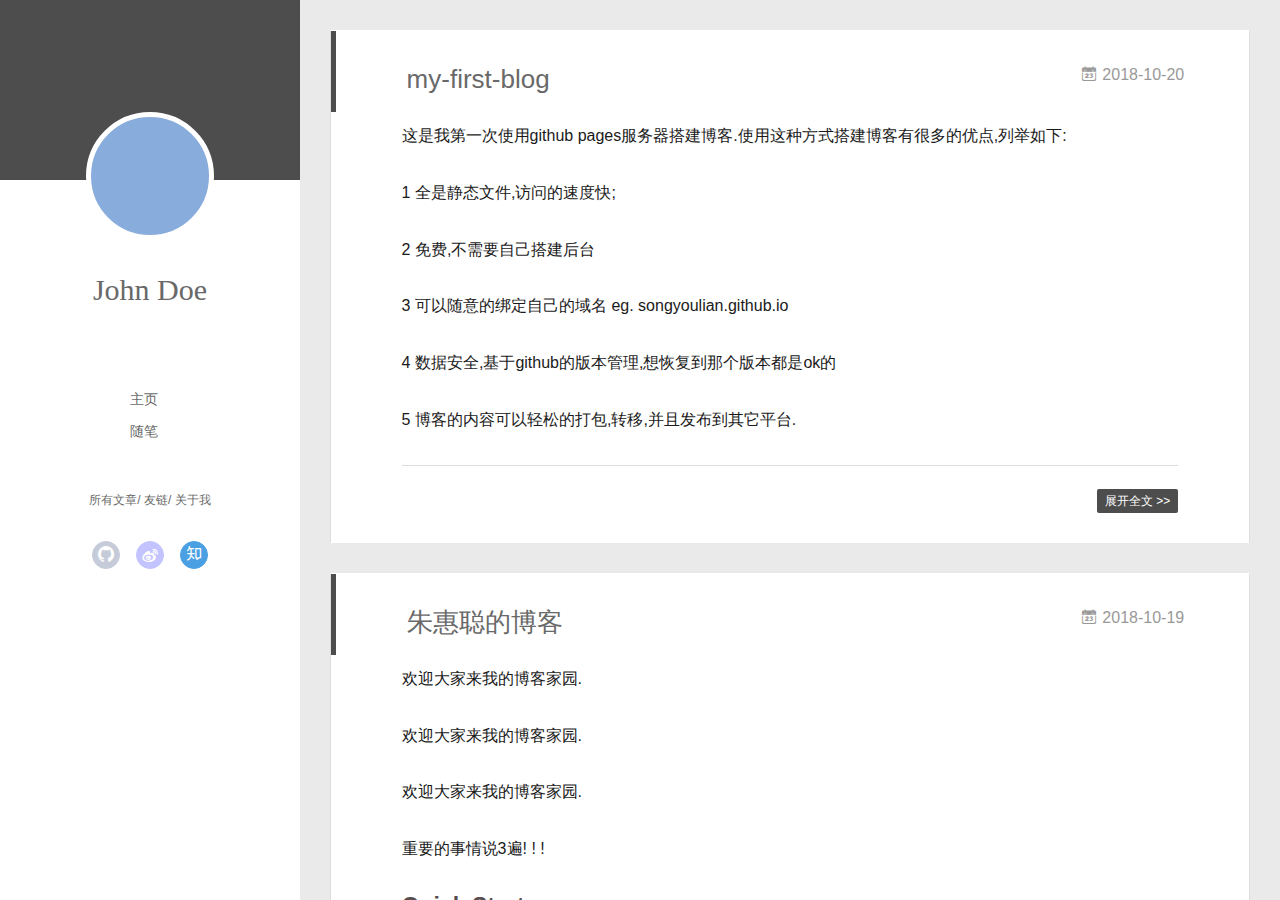
==== index.html @ 23d7aff6 "Site updated: 2018-10-20 14:45:21" ====
<!DOCTYPE html>
<html>
<head><meta name="generator" content="Hexo 3.8.0">
  <meta charset="utf-8">
  
  <meta name="renderer" content="webkit">
  <meta http-equiv="X-UA-Compatible" content="IE=edge">
  <link rel="dns-prefetch" href="http://yoursite.com">
  <title>Hexo</title>
  <meta name="viewport" content="width=device-width, initial-scale=1, maximum-scale=1">
  <meta property="og:type" content="website">
<meta property="og:title" content="Hexo">
<meta property="og:url" content="http://yoursite.com/index.html">
<meta property="og:site_name" content="Hexo">
<meta property="og:locale" content="default">
<meta name="twitter:card" content="summary">
<meta name="twitter:title" content="Hexo">
  
    <link rel="alternative" href="/atom.xml" title="Hexo" type="application/atom+xml">
  
  
    <link rel="icon" href="/favicon.png">
  
  <link rel="stylesheet" type="text/css" href="/./main.0cf68a.css">
  <style type="text/css">
  
    #container.show {
      background: linear-gradient(200deg,#a0cfe4,#e8c37e);
    }
  </style>
  

  

</head>
</html>
<body>
  <div id="container" q-class="show:isCtnShow">
    <canvas id="anm-canvas" class="anm-canvas"></canvas>
    <div class="left-col" q-class="show:isShow">
      
<div class="overlay" style="background: #4d4d4d"></div>
<div class="intrude-less">
	<header id="header" class="inner">
		<a href="/" class="profilepic">
			<img src="" class="js-avatar">
		</a>
		<hgroup>
		  <h1 class="header-author"><a href="/">John Doe</a></h1>
		</hgroup>
		

		<nav class="header-menu">
			<ul>
			
				<li><a href="/">主页</a></li>
	        
				<li><a href="/tags/随笔/">随笔</a></li>
	        
			</ul>
		</nav>
		<nav class="header-smart-menu">
    		
    			
    			<a q-on="click: openSlider(e, 'innerArchive')" href="javascript:void(0)">所有文章</a>
    			
            
    			
    			<a q-on="click: openSlider(e, 'friends')" href="javascript:void(0)">友链</a>
    			
            
    			
    			<a q-on="click: openSlider(e, 'aboutme')" href="javascript:void(0)">关于我</a>
    			
            
		</nav>
		<nav class="header-nav">
			<div class="social">
				
					<a class="github" target="_blank" href="https://github.com/songyoulian" title="github"><i class="icon-github"></i></a>
		        
					<a class="weibo" target="_blank" href="https://weibo.com/" title="weibo"><i class="icon-weibo"></i></a>
		        
					<a class="zhihu" target="_blank" href="https://www.zhihu.com/" title="zhihu"><i class="icon-zhihu"></i></a>
		        
			</div>
		</nav>
	</header>		
</div>

    </div>
    <div class="mid-col" q-class="show:isShow,hide:isShow|isFalse">
      
<nav id="mobile-nav">
  	<div class="overlay js-overlay" style="background: #4d4d4d"></div>
	<div class="btnctn js-mobile-btnctn">
  		<div class="slider-trigger list" q-on="click: openSlider(e)"><i class="icon icon-sort"></i></div>
	</div>
	<div class="intrude-less">
		<header id="header" class="inner">
			<div class="profilepic">
				<img src="" class="js-avatar">
			</div>
			<hgroup>
			  <h1 class="header-author js-header-author">John Doe</h1>
			</hgroup>
			
			
			
				
			
				
			
			
			
			<nav class="header-nav">
				<div class="social">
					
						<a class="github" target="_blank" href="https://github.com/songyoulian" title="github"><i class="icon-github"></i></a>
			        
						<a class="weibo" target="_blank" href="https://weibo.com/" title="weibo"><i class="icon-weibo"></i></a>
			        
						<a class="zhihu" target="_blank" href="https://www.zhihu.com/" title="zhihu"><i class="icon-zhihu"></i></a>
			        
				</div>
			</nav>

			<nav class="header-menu js-header-menu">
				<ul style="width: 50%">
				
				
					<li style="width: 50%"><a href="/">主页</a></li>
		        
					<li style="width: 50%"><a href="/tags/随笔/">随笔</a></li>
		        
				</ul>
			</nav>
		</header>				
	</div>
	<div class="mobile-mask" style="display:none" q-show="isShow"></div>
</nav>

      <div id="wrapper" class="body-wrap">
        <div class="menu-l">
          <div class="canvas-wrap">
            <canvas data-colors="#eaeaea" data-sectionHeight="100" data-contentId="js-content" id="myCanvas1" class="anm-canvas"></canvas>
          </div>
          <div id="js-content" class="content-ll">
            
  
    <article id="post-my-first-blog" class="article article-type-post  article-index" itemscope="" itemprop="blogPost">
  <div class="article-inner">
    
      <header class="article-header">
        
  
    <h1 itemprop="name">
      <a class="article-title" href="/2018/10/20/my-first-blog/">my-first-blog</a>
    </h1>
  

        
        <a href="/2018/10/20/my-first-blog/" class="archive-article-date">
  	<time datetime="2018-10-20T02:22:52.000Z" itemprop="datePublished"><i class="icon-calendar icon"></i>2018-10-20</time>
</a>
        
      </header>
    
    <div class="article-entry" itemprop="articleBody">
      
        <p>这是我第一次使用github pages服务器搭建博客.使用这种方式搭建博客有很多的优点,列举如下:</p>
<p>1 全是静态文件,访问的速度快;    </p>
<p> 2 免费,不需要自己搭建后台     </p>
<p>3 可以随意的绑定自己的域名 eg. songyoulian.github.io     </p>
<p>4 数据安全,基于github的版本管理,想恢复到那个版本都是ok的    </p>
<p>5 博客的内容可以轻松的打包,转移,并且发布到其它平台. </p>

      

      
    </div>
    <div class="article-info article-info-index">
      
      
      

      
        <p class="article-more-link">
          <a class="article-more-a" href="/2018/10/20/my-first-blog/">展开全文 >></a>
        </p>
      

      
      <div class="clearfix"></div>
    </div>
  </div>
</article>

<aside class="wrap-side-operation">
    <div class="mod-side-operation">
        
        <div class="jump-container" id="js-jump-container" style="display:none;">
            <a href="javascript:void(0)" class="mod-side-operation__jump-to-top">
                <i class="icon-font icon-back"></i>
            </a>
            <div id="js-jump-plan-container" class="jump-plan-container" style="top: -11px;">
                <i class="icon-font icon-plane jump-plane"></i>
            </div>
        </div>
        
        
    </div>
</aside>




  
    <article id="post-hello-world" class="article article-type-post  article-index" itemscope="" itemprop="blogPost">
  <div class="article-inner">
    
      <header class="article-header">
        
  
    <h1 itemprop="name">
      <a class="article-title" href="/2018/10/19/hello-world/">朱惠聪的博客</a>
    </h1>
  

        
        <a href="/2018/10/19/hello-world/" class="archive-article-date">
  	<time datetime="2018-10-19T08:00:57.107Z" itemprop="datePublished"><i class="icon-calendar icon"></i>2018-10-19</time>
</a>
        
      </header>
    
    <div class="article-entry" itemprop="articleBody">
      
        <p>欢迎大家来我的博客家园.</p>
<p>欢迎大家来我的博客家园.</p>
<p>欢迎大家来我的博客家园.</p>
<p>重要的事情说3遍!  !  !</p>
<h2 id="Quick-Start"><a href="#Quick-Start" class="headerlink" title="Quick Start"></a>Quick Start</h2><h3 id="Create-a-new-post"><a href="#Create-a-new-post" class="headerlink" title="Create a new post"></a>Create a new post</h3><figure class="highlight bash"><table><tr><td class="gutter"><pre><span class="line">1</span><br></pre></td><td class="code"><pre><span class="line">$ hexo new <span class="string">"My New Post"</span></span><br></pre></td></tr></table></figure>
<p>More info: <a href="https://hexo.io/docs/writing.html" target="_blank" rel="noopener">Writing</a></p>
<h3 id="Run-server"><a href="#Run-server" class="headerlink" title="Run server"></a>Run server</h3><figure class="highlight bash"><table><tr><td class="gutter"><pre><span class="line">1</span><br></pre></td><td class="code"><pre><span class="line">$ hexo server</span><br></pre></td></tr></table></figure>
<p>More info: <a href="https://hexo.io/docs/server.html" target="_blank" rel="noopener">Server</a></p>
<h3 id="Generate-static-files"><a href="#Generate-static-files" class="headerlink" title="Generate static files"></a>Generate static files</h3><figure class="highlight bash"><table><tr><td class="gutter"><pre><span class="line">1</span><br></pre></td><td class="code"><pre><span class="line">$ hexo generate</span><br></pre></td></tr></table></figure>
<p>More info: <a href="https://hexo.io/docs/generating.html" target="_blank" rel="noopener">Generating</a></p>
<h3 id="Deploy-to-remote-sites"><a href="#Deploy-to-remote-sites" class="headerlink" title="Deploy to remote sites"></a>Deploy to remote sites</h3><figure class="highlight bash"><table><tr><td class="gutter"><pre><span class="line">1</span><br></pre></td><td class="code"><pre><span class="line">$ hexo deploy</span><br></pre></td></tr></table></figure>
<p>More info: <a href="https://hexo.io/docs/deployment.html" target="_blank" rel="noopener">Deployment</a></p>

      

      
    </div>
    <div class="article-info article-info-index">
      
      
      

      
        <p class="article-more-link">
          <a class="article-more-a" href="/2018/10/19/hello-world/">展开全文 >></a>
        </p>
      

      
      <div class="clearfix"></div>
    </div>
  </div>
</article>

<aside class="wrap-side-operation">
    <div class="mod-side-operation">
        
        <div class="jump-container" id="js-jump-container" style="display:none;">
            <a href="javascript:void(0)" class="mod-side-operation__jump-to-top">
                <i class="icon-font icon-back"></i>
            </a>
            <div id="js-jump-plan-container" class="jump-plan-container" style="top: -11px;">
                <i class="icon-font icon-plane jump-plane"></i>
            </div>
        </div>
        
        
    </div>
</aside>




  
  


          </div>
        </div>
      </div>
      <footer id="footer">
  <div class="outer">
    <div id="footer-info">
    	<div class="footer-left">
    		&copy; 2018 John Doe
    	</div>
      	<div class="footer-right">
      		<a href="http://hexo.io/" target="_blank">Hexo</a>  Theme <a href="https://github.com/litten/hexo-theme-yilia" target="_blank">Yilia</a> by Litten
      	</div>
    </div>
  </div>
</footer>
    </div>
    <script>
	var yiliaConfig = {
		mathjax: false,
		isHome: true,
		isPost: false,
		isArchive: false,
		isTag: false,
		isCategory: false,
		open_in_new: false,
		toc_hide_index: true,
		root: "/",
		innerArchive: true,
		showTags: false
	}
</script>

<script>!function(t){function n(e){if(r[e])return r[e].exports;var i=r[e]={exports:{},id:e,loaded:!1};return t[e].call(i.exports,i,i.exports,n),i.loaded=!0,i.exports}var r={};n.m=t,n.c=r,n.p="./",n(0)}([function(t,n,r){r(195),t.exports=r(191)},function(t,n,r){var e=r(3),i=r(52),o=r(27),u=r(28),c=r(53),f="prototype",a=function(t,n,r){var s,l,h,v,p=t&a.F,d=t&a.G,y=t&a.S,g=t&a.P,b=t&a.B,m=d?e:y?e[n]||(e[n]={}):(e[n]||{})[f],x=d?i:i[n]||(i[n]={}),w=x[f]||(x[f]={});d&&(r=n);for(s in r)l=!p&&m&&void 0!==m[s],h=(l?m:r)[s],v=b&&l?c(h,e):g&&"function"==typeof h?c(Function.call,h):h,m&&u(m,s,h,t&a.U),x[s]!=h&&o(x,s,v),g&&w[s]!=h&&(w[s]=h)};e.core=i,a.F=1,a.G=2,a.S=4,a.P=8,a.B=16,a.W=32,a.U=64,a.R=128,t.exports=a},function(t,n,r){var e=r(6);t.exports=function(t){if(!e(t))throw TypeError(t+" is not an object!");return t}},function(t,n){var r=t.exports="undefined"!=typeof window&&window.Math==Math?window:"undefined"!=typeof self&&self.Math==Math?self:Function("return this")();"number"==typeof __g&&(__g=r)},function(t,n){t.exports=function(t){try{return!!t()}catch(t){return!0}}},function(t,n){var r=t.exports="undefined"!=typeof window&&window.Math==Math?window:"undefined"!=typeof self&&self.Math==Math?self:Function("return this")();"number"==typeof __g&&(__g=r)},function(t,n){t.exports=function(t){return"object"==typeof t?null!==t:"function"==typeof t}},function(t,n,r){var e=r(126)("wks"),i=r(76),o=r(3).Symbol,u="function"==typeof o;(t.exports=function(t){return e[t]||(e[t]=u&&o[t]||(u?o:i)("Symbol."+t))}).store=e},function(t,n){var r={}.hasOwnProperty;t.exports=function(t,n){return r.call(t,n)}},function(t,n,r){var e=r(94),i=r(33);t.exports=function(t){return e(i(t))}},function(t,n,r){t.exports=!r(4)(function(){return 7!=Object.defineProperty({},"a",{get:function(){return 7}}).a})},function(t,n,r){var e=r(2),i=r(167),o=r(50),u=Object.defineProperty;n.f=r(10)?Object.defineProperty:function(t,n,r){if(e(t),n=o(n,!0),e(r),i)try{return u(t,n,r)}catch(t){}if("get"in r||"set"in r)throw TypeError("Accessors not supported!");return"value"in r&&(t[n]=r.value),t}},function(t,n,r){t.exports=!r(18)(function(){return 7!=Object.defineProperty({},"a",{get:function(){return 7}}).a})},function(t,n,r){var e=r(14),i=r(22);t.exports=r(12)?function(t,n,r){return e.f(t,n,i(1,r))}:function(t,n,r){return t[n]=r,t}},function(t,n,r){var e=r(20),i=r(58),o=r(42),u=Object.defineProperty;n.f=r(12)?Object.defineProperty:function(t,n,r){if(e(t),n=o(n,!0),e(r),i)try{return u(t,n,r)}catch(t){}if("get"in r||"set"in r)throw TypeError("Accessors not supported!");return"value"in r&&(t[n]=r.value),t}},function(t,n,r){var e=r(40)("wks"),i=r(23),o=r(5).Symbol,u="function"==typeof o;(t.exports=function(t){return e[t]||(e[t]=u&&o[t]||(u?o:i)("Symbol."+t))}).store=e},function(t,n,r){var e=r(67),i=Math.min;t.exports=function(t){return t>0?i(e(t),9007199254740991):0}},function(t,n,r){var e=r(46);t.exports=function(t){return Object(e(t))}},function(t,n){t.exports=function(t){try{return!!t()}catch(t){return!0}}},function(t,n,r){var e=r(63),i=r(34);t.exports=Object.keys||function(t){return e(t,i)}},function(t,n,r){var e=r(21);t.exports=function(t){if(!e(t))throw TypeError(t+" is not an object!");return t}},function(t,n){t.exports=function(t){return"object"==typeof t?null!==t:"function"==typeof t}},function(t,n){t.exports=function(t,n){return{enumerable:!(1&t),configurable:!(2&t),writable:!(4&t),value:n}}},function(t,n){var r=0,e=Math.random();t.exports=function(t){return"Symbol(".concat(void 0===t?"":t,")_",(++r+e).toString(36))}},function(t,n){var r={}.hasOwnProperty;t.exports=function(t,n){return r.call(t,n)}},function(t,n){var r=t.exports={version:"2.4.0"};"number"==typeof __e&&(__e=r)},function(t,n){t.exports=function(t){if("function"!=typeof t)throw TypeError(t+" is not a function!");return t}},function(t,n,r){var e=r(11),i=r(66);t.exports=r(10)?function(t,n,r){return e.f(t,n,i(1,r))}:function(t,n,r){return t[n]=r,t}},function(t,n,r){var e=r(3),i=r(27),o=r(24),u=r(76)("src"),c="toString",f=Function[c],a=(""+f).split(c);r(52).inspectSource=function(t){return f.call(t)},(t.exports=function(t,n,r,c){var f="function"==typeof r;f&&(o(r,"name")||i(r,"name",n)),t[n]!==r&&(f&&(o(r,u)||i(r,u,t[n]?""+t[n]:a.join(String(n)))),t===e?t[n]=r:c?t[n]?t[n]=r:i(t,n,r):(delete t[n],i(t,n,r)))})(Function.prototype,c,function(){return"function"==typeof this&&this[u]||f.call(this)})},function(t,n,r){var e=r(1),i=r(4),o=r(46),u=function(t,n,r,e){var i=String(o(t)),u="<"+n;return""!==r&&(u+=" "+r+'="'+String(e).replace(/"/g,"&quot;")+'"'),u+">"+i+"</"+n+">"};t.exports=function(t,n){var r={};r[t]=n(u),e(e.P+e.F*i(function(){var n=""[t]('"');return n!==n.toLowerCase()||n.split('"').length>3}),"String",r)}},function(t,n,r){var e=r(115),i=r(46);t.exports=function(t){return e(i(t))}},function(t,n,r){var e=r(116),i=r(66),o=r(30),u=r(50),c=r(24),f=r(167),a=Object.getOwnPropertyDescriptor;n.f=r(10)?a:function(t,n){if(t=o(t),n=u(n,!0),f)try{return a(t,n)}catch(t){}if(c(t,n))return i(!e.f.call(t,n),t[n])}},function(t,n,r){var e=r(24),i=r(17),o=r(145)("IE_PROTO"),u=Object.prototype;t.exports=Object.getPrototypeOf||function(t){return t=i(t),e(t,o)?t[o]:"function"==typeof t.constructor&&t instanceof t.constructor?t.constructor.prototype:t instanceof Object?u:null}},function(t,n){t.exports=function(t){if(void 0==t)throw TypeError("Can't call method on  "+t);return t}},function(t,n){t.exports="constructor,hasOwnProperty,isPrototypeOf,propertyIsEnumerable,toLocaleString,toString,valueOf".split(",")},function(t,n){t.exports={}},function(t,n){t.exports=!0},function(t,n){n.f={}.propertyIsEnumerable},function(t,n,r){var e=r(14).f,i=r(8),o=r(15)("toStringTag");t.exports=function(t,n,r){t&&!i(t=r?t:t.prototype,o)&&e(t,o,{configurable:!0,value:n})}},function(t,n,r){var e=r(40)("keys"),i=r(23);t.exports=function(t){return e[t]||(e[t]=i(t))}},function(t,n,r){var e=r(5),i="__core-js_shared__",o=e[i]||(e[i]={});t.exports=function(t){return o[t]||(o[t]={})}},function(t,n){var r=Math.ceil,e=Math.floor;t.exports=function(t){return isNaN(t=+t)?0:(t>0?e:r)(t)}},function(t,n,r){var e=r(21);t.exports=function(t,n){if(!e(t))return t;var r,i;if(n&&"function"==typeof(r=t.toString)&&!e(i=r.call(t)))return i;if("function"==typeof(r=t.valueOf)&&!e(i=r.call(t)))return i;if(!n&&"function"==typeof(r=t.toString)&&!e(i=r.call(t)))return i;throw TypeError("Can't convert object to primitive value")}},function(t,n,r){var e=r(5),i=r(25),o=r(36),u=r(44),c=r(14).f;t.exports=function(t){var n=i.Symbol||(i.Symbol=o?{}:e.Symbol||{});"_"==t.charAt(0)||t in n||c(n,t,{value:u.f(t)})}},function(t,n,r){n.f=r(15)},function(t,n){var r={}.toString;t.exports=function(t){return r.call(t).slice(8,-1)}},function(t,n){t.exports=function(t){if(void 0==t)throw TypeError("Can't call method on  "+t);return t}},function(t,n,r){var e=r(4);t.exports=function(t,n){return!!t&&e(function(){n?t.call(null,function(){},1):t.call(null)})}},function(t,n,r){var e=r(53),i=r(115),o=r(17),u=r(16),c=r(203);t.exports=function(t,n){var r=1==t,f=2==t,a=3==t,s=4==t,l=6==t,h=5==t||l,v=n||c;return function(n,c,p){for(var d,y,g=o(n),b=i(g),m=e(c,p,3),x=u(b.length),w=0,S=r?v(n,x):f?v(n,0):void 0;x>w;w++)if((h||w in b)&&(d=b[w],y=m(d,w,g),t))if(r)S[w]=y;else if(y)switch(t){case 3:return!0;case 5:return d;case 6:return w;case 2:S.push(d)}else if(s)return!1;return l?-1:a||s?s:S}}},function(t,n,r){var e=r(1),i=r(52),o=r(4);t.exports=function(t,n){var r=(i.Object||{})[t]||Object[t],u={};u[t]=n(r),e(e.S+e.F*o(function(){r(1)}),"Object",u)}},function(t,n,r){var e=r(6);t.exports=function(t,n){if(!e(t))return t;var r,i;if(n&&"function"==typeof(r=t.toString)&&!e(i=r.call(t)))return i;if("function"==typeof(r=t.valueOf)&&!e(i=r.call(t)))return i;if(!n&&"function"==typeof(r=t.toString)&&!e(i=r.call(t)))return i;throw TypeError("Can't convert object to primitive value")}},function(t,n,r){var e=r(5),i=r(25),o=r(91),u=r(13),c="prototype",f=function(t,n,r){var a,s,l,h=t&f.F,v=t&f.G,p=t&f.S,d=t&f.P,y=t&f.B,g=t&f.W,b=v?i:i[n]||(i[n]={}),m=b[c],x=v?e:p?e[n]:(e[n]||{})[c];v&&(r=n);for(a in r)(s=!h&&x&&void 0!==x[a])&&a in b||(l=s?x[a]:r[a],b[a]=v&&"function"!=typeof x[a]?r[a]:y&&s?o(l,e):g&&x[a]==l?function(t){var n=function(n,r,e){if(this instanceof t){switch(arguments.length){case 0:return new t;case 1:return new t(n);case 2:return new t(n,r)}return new t(n,r,e)}return t.apply(this,arguments)};return n[c]=t[c],n}(l):d&&"function"==typeof l?o(Function.call,l):l,d&&((b.virtual||(b.virtual={}))[a]=l,t&f.R&&m&&!m[a]&&u(m,a,l)))};f.F=1,f.G=2,f.S=4,f.P=8,f.B=16,f.W=32,f.U=64,f.R=128,t.exports=f},function(t,n){var r=t.exports={version:"2.4.0"};"number"==typeof __e&&(__e=r)},function(t,n,r){var e=r(26);t.exports=function(t,n,r){if(e(t),void 0===n)return t;switch(r){case 1:return function(r){return t.call(n,r)};case 2:return function(r,e){return t.call(n,r,e)};case 3:return function(r,e,i){return t.call(n,r,e,i)}}return function(){return t.apply(n,arguments)}}},function(t,n,r){var e=r(183),i=r(1),o=r(126)("metadata"),u=o.store||(o.store=new(r(186))),c=function(t,n,r){var i=u.get(t);if(!i){if(!r)return;u.set(t,i=new e)}var o=i.get(n);if(!o){if(!r)return;i.set(n,o=new e)}return o},f=function(t,n,r){var e=c(n,r,!1);return void 0!==e&&e.has(t)},a=function(t,n,r){var e=c(n,r,!1);return void 0===e?void 0:e.get(t)},s=function(t,n,r,e){c(r,e,!0).set(t,n)},l=function(t,n){var r=c(t,n,!1),e=[];return r&&r.forEach(function(t,n){e.push(n)}),e},h=function(t){return void 0===t||"symbol"==typeof t?t:String(t)},v=function(t){i(i.S,"Reflect",t)};t.exports={store:u,map:c,has:f,get:a,set:s,keys:l,key:h,exp:v}},function(t,n,r){"use strict";if(r(10)){var e=r(69),i=r(3),o=r(4),u=r(1),c=r(127),f=r(152),a=r(53),s=r(68),l=r(66),h=r(27),v=r(73),p=r(67),d=r(16),y=r(75),g=r(50),b=r(24),m=r(180),x=r(114),w=r(6),S=r(17),_=r(137),O=r(70),E=r(32),P=r(71).f,j=r(154),F=r(76),M=r(7),A=r(48),N=r(117),T=r(146),I=r(155),k=r(80),L=r(123),R=r(74),C=r(130),D=r(160),U=r(11),W=r(31),G=U.f,B=W.f,V=i.RangeError,z=i.TypeError,q=i.Uint8Array,K="ArrayBuffer",J="Shared"+K,Y="BYTES_PER_ELEMENT",H="prototype",$=Array[H],X=f.ArrayBuffer,Q=f.DataView,Z=A(0),tt=A(2),nt=A(3),rt=A(4),et=A(5),it=A(6),ot=N(!0),ut=N(!1),ct=I.values,ft=I.keys,at=I.entries,st=$.lastIndexOf,lt=$.reduce,ht=$.reduceRight,vt=$.join,pt=$.sort,dt=$.slice,yt=$.toString,gt=$.toLocaleString,bt=M("iterator"),mt=M("toStringTag"),xt=F("typed_constructor"),wt=F("def_constructor"),St=c.CONSTR,_t=c.TYPED,Ot=c.VIEW,Et="Wrong length!",Pt=A(1,function(t,n){return Tt(T(t,t[wt]),n)}),jt=o(function(){return 1===new q(new Uint16Array([1]).buffer)[0]}),Ft=!!q&&!!q[H].set&&o(function(){new q(1).set({})}),Mt=function(t,n){if(void 0===t)throw z(Et);var r=+t,e=d(t);if(n&&!m(r,e))throw V(Et);return e},At=function(t,n){var r=p(t);if(r<0||r%n)throw V("Wrong offset!");return r},Nt=function(t){if(w(t)&&_t in t)return t;throw z(t+" is not a typed array!")},Tt=function(t,n){if(!(w(t)&&xt in t))throw z("It is not a typed array constructor!");return new t(n)},It=function(t,n){return kt(T(t,t[wt]),n)},kt=function(t,n){for(var r=0,e=n.length,i=Tt(t,e);e>r;)i[r]=n[r++];return i},Lt=function(t,n,r){G(t,n,{get:function(){return this._d[r]}})},Rt=function(t){var n,r,e,i,o,u,c=S(t),f=arguments.length,s=f>1?arguments[1]:void 0,l=void 0!==s,h=j(c);if(void 0!=h&&!_(h)){for(u=h.call(c),e=[],n=0;!(o=u.next()).done;n++)e.push(o.value);c=e}for(l&&f>2&&(s=a(s,arguments[2],2)),n=0,r=d(c.length),i=Tt(this,r);r>n;n++)i[n]=l?s(c[n],n):c[n];return i},Ct=function(){for(var t=0,n=arguments.length,r=Tt(this,n);n>t;)r[t]=arguments[t++];return r},Dt=!!q&&o(function(){gt.call(new q(1))}),Ut=function(){return gt.apply(Dt?dt.call(Nt(this)):Nt(this),arguments)},Wt={copyWithin:function(t,n){return D.call(Nt(this),t,n,arguments.length>2?arguments[2]:void 0)},every:function(t){return rt(Nt(this),t,arguments.length>1?arguments[1]:void 0)},fill:function(t){return C.apply(Nt(this),arguments)},filter:function(t){return It(this,tt(Nt(this),t,arguments.length>1?arguments[1]:void 0))},find:function(t){return et(Nt(this),t,arguments.length>1?arguments[1]:void 0)},findIndex:function(t){return it(Nt(this),t,arguments.length>1?arguments[1]:void 0)},forEach:function(t){Z(Nt(this),t,arguments.length>1?arguments[1]:void 0)},indexOf:function(t){return ut(Nt(this),t,arguments.length>1?arguments[1]:void 0)},includes:function(t){return ot(Nt(this),t,arguments.length>1?arguments[1]:void 0)},join:function(t){return vt.apply(Nt(this),arguments)},lastIndexOf:function(t){return st.apply(Nt(this),arguments)},map:function(t){return Pt(Nt(this),t,arguments.length>1?arguments[1]:void 0)},reduce:function(t){return lt.apply(Nt(this),arguments)},reduceRight:function(t){return ht.apply(Nt(this),arguments)},reverse:function(){for(var t,n=this,r=Nt(n).length,e=Math.floor(r/2),i=0;i<e;)t=n[i],n[i++]=n[--r],n[r]=t;return n},some:function(t){return nt(Nt(this),t,arguments.length>1?arguments[1]:void 0)},sort:function(t){return pt.call(Nt(this),t)},subarray:function(t,n){var r=Nt(this),e=r.length,i=y(t,e);return new(T(r,r[wt]))(r.buffer,r.byteOffset+i*r.BYTES_PER_ELEMENT,d((void 0===n?e:y(n,e))-i))}},Gt=function(t,n){return It(this,dt.call(Nt(this),t,n))},Bt=function(t){Nt(this);var n=At(arguments[1],1),r=this.length,e=S(t),i=d(e.length),o=0;if(i+n>r)throw V(Et);for(;o<i;)this[n+o]=e[o++]},Vt={entries:function(){return at.call(Nt(this))},keys:function(){return ft.call(Nt(this))},values:function(){return ct.call(Nt(this))}},zt=function(t,n){return w(t)&&t[_t]&&"symbol"!=typeof n&&n in t&&String(+n)==String(n)},qt=function(t,n){return zt(t,n=g(n,!0))?l(2,t[n]):B(t,n)},Kt=function(t,n,r){return!(zt(t,n=g(n,!0))&&w(r)&&b(r,"value"))||b(r,"get")||b(r,"set")||r.configurable||b(r,"writable")&&!r.writable||b(r,"enumerable")&&!r.enumerable?G(t,n,r):(t[n]=r.value,t)};St||(W.f=qt,U.f=Kt),u(u.S+u.F*!St,"Object",{getOwnPropertyDescriptor:qt,defineProperty:Kt}),o(function(){yt.call({})})&&(yt=gt=function(){return vt.call(this)});var Jt=v({},Wt);v(Jt,Vt),h(Jt,bt,Vt.values),v(Jt,{slice:Gt,set:Bt,constructor:function(){},toString:yt,toLocaleString:Ut}),Lt(Jt,"buffer","b"),Lt(Jt,"byteOffset","o"),Lt(Jt,"byteLength","l"),Lt(Jt,"length","e"),G(Jt,mt,{get:function(){return this[_t]}}),t.exports=function(t,n,r,f){f=!!f;var a=t+(f?"Clamped":"")+"Array",l="Uint8Array"!=a,v="get"+t,p="set"+t,y=i[a],g=y||{},b=y&&E(y),m=!y||!c.ABV,S={},_=y&&y[H],j=function(t,r){var e=t._d;return e.v[v](r*n+e.o,jt)},F=function(t,r,e){var i=t._d;f&&(e=(e=Math.round(e))<0?0:e>255?255:255&e),i.v[p](r*n+i.o,e,jt)},M=function(t,n){G(t,n,{get:function(){return j(this,n)},set:function(t){return F(this,n,t)},enumerable:!0})};m?(y=r(function(t,r,e,i){s(t,y,a,"_d");var o,u,c,f,l=0,v=0;if(w(r)){if(!(r instanceof X||(f=x(r))==K||f==J))return _t in r?kt(y,r):Rt.call(y,r);o=r,v=At(e,n);var p=r.byteLength;if(void 0===i){if(p%n)throw V(Et);if((u=p-v)<0)throw V(Et)}else if((u=d(i)*n)+v>p)throw V(Et);c=u/n}else c=Mt(r,!0),u=c*n,o=new X(u);for(h(t,"_d",{b:o,o:v,l:u,e:c,v:new Q(o)});l<c;)M(t,l++)}),_=y[H]=O(Jt),h(_,"constructor",y)):L(function(t){new y(null),new y(t)},!0)||(y=r(function(t,r,e,i){s(t,y,a);var o;return w(r)?r instanceof X||(o=x(r))==K||o==J?void 0!==i?new g(r,At(e,n),i):void 0!==e?new g(r,At(e,n)):new g(r):_t in r?kt(y,r):Rt.call(y,r):new g(Mt(r,l))}),Z(b!==Function.prototype?P(g).concat(P(b)):P(g),function(t){t in y||h(y,t,g[t])}),y[H]=_,e||(_.constructor=y));var A=_[bt],N=!!A&&("values"==A.name||void 0==A.name),T=Vt.values;h(y,xt,!0),h(_,_t,a),h(_,Ot,!0),h(_,wt,y),(f?new y(1)[mt]==a:mt in _)||G(_,mt,{get:function(){return a}}),S[a]=y,u(u.G+u.W+u.F*(y!=g),S),u(u.S,a,{BYTES_PER_ELEMENT:n,from:Rt,of:Ct}),Y in _||h(_,Y,n),u(u.P,a,Wt),R(a),u(u.P+u.F*Ft,a,{set:Bt}),u(u.P+u.F*!N,a,Vt),u(u.P+u.F*(_.toString!=yt),a,{toString:yt}),u(u.P+u.F*o(function(){new y(1).slice()}),a,{slice:Gt}),u(u.P+u.F*(o(function(){return[1,2].toLocaleString()!=new y([1,2]).toLocaleString()})||!o(function(){_.toLocaleString.call([1,2])})),a,{toLocaleString:Ut}),k[a]=N?A:T,e||N||h(_,bt,T)}}else t.exports=function(){}},function(t,n){var r={}.toString;t.exports=function(t){return r.call(t).slice(8,-1)}},function(t,n,r){var e=r(21),i=r(5).document,o=e(i)&&e(i.createElement);t.exports=function(t){return o?i.createElement(t):{}}},function(t,n,r){t.exports=!r(12)&&!r(18)(function(){return 7!=Object.defineProperty(r(57)("div"),"a",{get:function(){return 7}}).a})},function(t,n,r){"use strict";var e=r(36),i=r(51),o=r(64),u=r(13),c=r(8),f=r(35),a=r(96),s=r(38),l=r(103),h=r(15)("iterator"),v=!([].keys&&"next"in[].keys()),p="keys",d="values",y=function(){return this};t.exports=function(t,n,r,g,b,m,x){a(r,n,g);var w,S,_,O=function(t){if(!v&&t in F)return F[t];switch(t){case p:case d:return function(){return new r(this,t)}}return function(){return new r(this,t)}},E=n+" Iterator",P=b==d,j=!1,F=t.prototype,M=F[h]||F["@@iterator"]||b&&F[b],A=M||O(b),N=b?P?O("entries"):A:void 0,T="Array"==n?F.entries||M:M;if(T&&(_=l(T.call(new t)))!==Object.prototype&&(s(_,E,!0),e||c(_,h)||u(_,h,y)),P&&M&&M.name!==d&&(j=!0,A=function(){return M.call(this)}),e&&!x||!v&&!j&&F[h]||u(F,h,A),f[n]=A,f[E]=y,b)if(w={values:P?A:O(d),keys:m?A:O(p),entries:N},x)for(S in w)S in F||o(F,S,w[S]);else i(i.P+i.F*(v||j),n,w);return w}},function(t,n,r){var e=r(20),i=r(100),o=r(34),u=r(39)("IE_PROTO"),c=function(){},f="prototype",a=function(){var t,n=r(57)("iframe"),e=o.length;for(n.style.display="none",r(93).appendChild(n),n.src="javascript:",t=n.contentWindow.document,t.open(),t.write("<script>document.F=Object<\/script>"),t.close(),a=t.F;e--;)delete a[f][o[e]];return a()};t.exports=Object.create||function(t,n){var r;return null!==t?(c[f]=e(t),r=new c,c[f]=null,r[u]=t):r=a(),void 0===n?r:i(r,n)}},function(t,n,r){var e=r(63),i=r(34).concat("length","prototype");n.f=Object.getOwnPropertyNames||function(t){return e(t,i)}},function(t,n){n.f=Object.getOwnPropertySymbols},function(t,n,r){var e=r(8),i=r(9),o=r(90)(!1),u=r(39)("IE_PROTO");t.exports=function(t,n){var r,c=i(t),f=0,a=[];for(r in c)r!=u&&e(c,r)&&a.push(r);for(;n.length>f;)e(c,r=n[f++])&&(~o(a,r)||a.push(r));return a}},function(t,n,r){t.exports=r(13)},function(t,n,r){var e=r(76)("meta"),i=r(6),o=r(24),u=r(11).f,c=0,f=Object.isExtensible||function(){return!0},a=!r(4)(function(){return f(Object.preventExtensions({}))}),s=function(t){u(t,e,{value:{i:"O"+ ++c,w:{}}})},l=function(t,n){if(!i(t))return"symbol"==typeof t?t:("string"==typeof t?"S":"P")+t;if(!o(t,e)){if(!f(t))return"F";if(!n)return"E";s(t)}return t[e].i},h=function(t,n){if(!o(t,e)){if(!f(t))return!0;if(!n)return!1;s(t)}return t[e].w},v=function(t){return a&&p.NEED&&f(t)&&!o(t,e)&&s(t),t},p=t.exports={KEY:e,NEED:!1,fastKey:l,getWeak:h,onFreeze:v}},function(t,n){t.exports=function(t,n){return{enumerable:!(1&t),configurable:!(2&t),writable:!(4&t),value:n}}},function(t,n){var r=Math.ceil,e=Math.floor;t.exports=function(t){return isNaN(t=+t)?0:(t>0?e:r)(t)}},function(t,n){t.exports=function(t,n,r,e){if(!(t instanceof n)||void 0!==e&&e in t)throw TypeError(r+": incorrect invocation!");return t}},function(t,n){t.exports=!1},function(t,n,r){var e=r(2),i=r(173),o=r(133),u=r(145)("IE_PROTO"),c=function(){},f="prototype",a=function(){var t,n=r(132)("iframe"),e=o.length;for(n.style.display="none",r(135).appendChild(n),n.src="javascript:",t=n.contentWindow.document,t.open(),t.write("<script>document.F=Object<\/script>"),t.close(),a=t.F;e--;)delete a[f][o[e]];return a()};t.exports=Object.create||function(t,n){var r;return null!==t?(c[f]=e(t),r=new c,c[f]=null,r[u]=t):r=a(),void 0===n?r:i(r,n)}},function(t,n,r){var e=r(175),i=r(133).concat("length","prototype");n.f=Object.getOwnPropertyNames||function(t){return e(t,i)}},function(t,n,r){var e=r(175),i=r(133);t.exports=Object.keys||function(t){return e(t,i)}},function(t,n,r){var e=r(28);t.exports=function(t,n,r){for(var i in n)e(t,i,n[i],r);return t}},function(t,n,r){"use strict";var e=r(3),i=r(11),o=r(10),u=r(7)("species");t.exports=function(t){var n=e[t];o&&n&&!n[u]&&i.f(n,u,{configurable:!0,get:function(){return this}})}},function(t,n,r){var e=r(67),i=Math.max,o=Math.min;t.exports=function(t,n){return t=e(t),t<0?i(t+n,0):o(t,n)}},function(t,n){var r=0,e=Math.random();t.exports=function(t){return"Symbol(".concat(void 0===t?"":t,")_",(++r+e).toString(36))}},function(t,n,r){var e=r(33);t.exports=function(t){return Object(e(t))}},function(t,n,r){var e=r(7)("unscopables"),i=Array.prototype;void 0==i[e]&&r(27)(i,e,{}),t.exports=function(t){i[e][t]=!0}},function(t,n,r){var e=r(53),i=r(169),o=r(137),u=r(2),c=r(16),f=r(154),a={},s={},n=t.exports=function(t,n,r,l,h){var v,p,d,y,g=h?function(){return t}:f(t),b=e(r,l,n?2:1),m=0;if("function"!=typeof g)throw TypeError(t+" is not iterable!");if(o(g)){for(v=c(t.length);v>m;m++)if((y=n?b(u(p=t[m])[0],p[1]):b(t[m]))===a||y===s)return y}else for(d=g.call(t);!(p=d.next()).done;)if((y=i(d,b,p.value,n))===a||y===s)return y};n.BREAK=a,n.RETURN=s},function(t,n){t.exports={}},function(t,n,r){var e=r(11).f,i=r(24),o=r(7)("toStringTag");t.exports=function(t,n,r){t&&!i(t=r?t:t.prototype,o)&&e(t,o,{configurable:!0,value:n})}},function(t,n,r){var e=r(1),i=r(46),o=r(4),u=r(150),c="["+u+"]",f="​",a=RegExp("^"+c+c+"*"),s=RegExp(c+c+"*$"),l=function(t,n,r){var i={},c=o(function(){return!!u[t]()||f[t]()!=f}),a=i[t]=c?n(h):u[t];r&&(i[r]=a),e(e.P+e.F*c,"String",i)},h=l.trim=function(t,n){return t=String(i(t)),1&n&&(t=t.replace(a,"")),2&n&&(t=t.replace(s,"")),t};t.exports=l},function(t,n,r){t.exports={default:r(86),__esModule:!0}},function(t,n,r){t.exports={default:r(87),__esModule:!0}},function(t,n,r){"use strict";function e(t){return t&&t.__esModule?t:{default:t}}n.__esModule=!0;var i=r(84),o=e(i),u=r(83),c=e(u),f="function"==typeof c.default&&"symbol"==typeof o.default?function(t){return typeof t}:function(t){return t&&"function"==typeof c.default&&t.constructor===c.default&&t!==c.default.prototype?"symbol":typeof t};n.default="function"==typeof c.default&&"symbol"===f(o.default)?function(t){return void 0===t?"undefined":f(t)}:function(t){return t&&"function"==typeof c.default&&t.constructor===c.default&&t!==c.default.prototype?"symbol":void 0===t?"undefined":f(t)}},function(t,n,r){r(110),r(108),r(111),r(112),t.exports=r(25).Symbol},function(t,n,r){r(109),r(113),t.exports=r(44).f("iterator")},function(t,n){t.exports=function(t){if("function"!=typeof t)throw TypeError(t+" is not a function!");return t}},function(t,n){t.exports=function(){}},function(t,n,r){var e=r(9),i=r(106),o=r(105);t.exports=function(t){return function(n,r,u){var c,f=e(n),a=i(f.length),s=o(u,a);if(t&&r!=r){for(;a>s;)if((c=f[s++])!=c)return!0}else for(;a>s;s++)if((t||s in f)&&f[s]===r)return t||s||0;return!t&&-1}}},function(t,n,r){var e=r(88);t.exports=function(t,n,r){if(e(t),void 0===n)return t;switch(r){case 1:return function(r){return t.call(n,r)};case 2:return function(r,e){return t.call(n,r,e)};case 3:return function(r,e,i){return t.call(n,r,e,i)}}return function(){return t.apply(n,arguments)}}},function(t,n,r){var e=r(19),i=r(62),o=r(37);t.exports=function(t){var n=e(t),r=i.f;if(r)for(var u,c=r(t),f=o.f,a=0;c.length>a;)f.call(t,u=c[a++])&&n.push(u);return n}},function(t,n,r){t.exports=r(5).document&&document.documentElement},function(t,n,r){var e=r(56);t.exports=Object("z").propertyIsEnumerable(0)?Object:function(t){return"String"==e(t)?t.split(""):Object(t)}},function(t,n,r){var e=r(56);t.exports=Array.isArray||function(t){return"Array"==e(t)}},function(t,n,r){"use strict";var e=r(60),i=r(22),o=r(38),u={};r(13)(u,r(15)("iterator"),function(){return this}),t.exports=function(t,n,r){t.prototype=e(u,{next:i(1,r)}),o(t,n+" Iterator")}},function(t,n){t.exports=function(t,n){return{value:n,done:!!t}}},function(t,n,r){var e=r(19),i=r(9);t.exports=function(t,n){for(var r,o=i(t),u=e(o),c=u.length,f=0;c>f;)if(o[r=u[f++]]===n)return r}},function(t,n,r){var e=r(23)("meta"),i=r(21),o=r(8),u=r(14).f,c=0,f=Object.isExtensible||function(){return!0},a=!r(18)(function(){return f(Object.preventExtensions({}))}),s=function(t){u(t,e,{value:{i:"O"+ ++c,w:{}}})},l=function(t,n){if(!i(t))return"symbol"==typeof t?t:("string"==typeof t?"S":"P")+t;if(!o(t,e)){if(!f(t))return"F";if(!n)return"E";s(t)}return t[e].i},h=function(t,n){if(!o(t,e)){if(!f(t))return!0;if(!n)return!1;s(t)}return t[e].w},v=function(t){return a&&p.NEED&&f(t)&&!o(t,e)&&s(t),t},p=t.exports={KEY:e,NEED:!1,fastKey:l,getWeak:h,onFreeze:v}},function(t,n,r){var e=r(14),i=r(20),o=r(19);t.exports=r(12)?Object.defineProperties:function(t,n){i(t);for(var r,u=o(n),c=u.length,f=0;c>f;)e.f(t,r=u[f++],n[r]);return t}},function(t,n,r){var e=r(37),i=r(22),o=r(9),u=r(42),c=r(8),f=r(58),a=Object.getOwnPropertyDescriptor;n.f=r(12)?a:function(t,n){if(t=o(t),n=u(n,!0),f)try{return a(t,n)}catch(t){}if(c(t,n))return i(!e.f.call(t,n),t[n])}},function(t,n,r){var e=r(9),i=r(61).f,o={}.toString,u="object"==typeof window&&window&&Object.getOwnPropertyNames?Object.getOwnPropertyNames(window):[],c=function(t){try{return i(t)}catch(t){return u.slice()}};t.exports.f=function(t){return u&&"[object Window]"==o.call(t)?c(t):i(e(t))}},function(t,n,r){var e=r(8),i=r(77),o=r(39)("IE_PROTO"),u=Object.prototype;t.exports=Object.getPrototypeOf||function(t){return t=i(t),e(t,o)?t[o]:"function"==typeof t.constructor&&t instanceof t.constructor?t.constructor.prototype:t instanceof Object?u:null}},function(t,n,r){var e=r(41),i=r(33);t.exports=function(t){return function(n,r){var o,u,c=String(i(n)),f=e(r),a=c.length;return f<0||f>=a?t?"":void 0:(o=c.charCodeAt(f),o<55296||o>56319||f+1===a||(u=c.charCodeAt(f+1))<56320||u>57343?t?c.charAt(f):o:t?c.slice(f,f+2):u-56320+(o-55296<<10)+65536)}}},function(t,n,r){var e=r(41),i=Math.max,o=Math.min;t.exports=function(t,n){return t=e(t),t<0?i(t+n,0):o(t,n)}},function(t,n,r){var e=r(41),i=Math.min;t.exports=function(t){return t>0?i(e(t),9007199254740991):0}},function(t,n,r){"use strict";var e=r(89),i=r(97),o=r(35),u=r(9);t.exports=r(59)(Array,"Array",function(t,n){this._t=u(t),this._i=0,this._k=n},function(){var t=this._t,n=this._k,r=this._i++;return!t||r>=t.length?(this._t=void 0,i(1)):"keys"==n?i(0,r):"values"==n?i(0,t[r]):i(0,[r,t[r]])},"values"),o.Arguments=o.Array,e("keys"),e("values"),e("entries")},function(t,n){},function(t,n,r){"use strict";var e=r(104)(!0);r(59)(String,"String",function(t){this._t=String(t),this._i=0},function(){var t,n=this._t,r=this._i;return r>=n.length?{value:void 0,done:!0}:(t=e(n,r),this._i+=t.length,{value:t,done:!1})})},function(t,n,r){"use strict";var e=r(5),i=r(8),o=r(12),u=r(51),c=r(64),f=r(99).KEY,a=r(18),s=r(40),l=r(38),h=r(23),v=r(15),p=r(44),d=r(43),y=r(98),g=r(92),b=r(95),m=r(20),x=r(9),w=r(42),S=r(22),_=r(60),O=r(102),E=r(101),P=r(14),j=r(19),F=E.f,M=P.f,A=O.f,N=e.Symbol,T=e.JSON,I=T&&T.stringify,k="prototype",L=v("_hidden"),R=v("toPrimitive"),C={}.propertyIsEnumerable,D=s("symbol-registry"),U=s("symbols"),W=s("op-symbols"),G=Object[k],B="function"==typeof N,V=e.QObject,z=!V||!V[k]||!V[k].findChild,q=o&&a(function(){return 7!=_(M({},"a",{get:function(){return M(this,"a",{value:7}).a}})).a})?function(t,n,r){var e=F(G,n);e&&delete G[n],M(t,n,r),e&&t!==G&&M(G,n,e)}:M,K=function(t){var n=U[t]=_(N[k]);return n._k=t,n},J=B&&"symbol"==typeof N.iterator?function(t){return"symbol"==typeof t}:function(t){return t instanceof N},Y=function(t,n,r){return t===G&&Y(W,n,r),m(t),n=w(n,!0),m(r),i(U,n)?(r.enumerable?(i(t,L)&&t[L][n]&&(t[L][n]=!1),r=_(r,{enumerable:S(0,!1)})):(i(t,L)||M(t,L,S(1,{})),t[L][n]=!0),q(t,n,r)):M(t,n,r)},H=function(t,n){m(t);for(var r,e=g(n=x(n)),i=0,o=e.length;o>i;)Y(t,r=e[i++],n[r]);return t},$=function(t,n){return void 0===n?_(t):H(_(t),n)},X=function(t){var n=C.call(this,t=w(t,!0));return!(this===G&&i(U,t)&&!i(W,t))&&(!(n||!i(this,t)||!i(U,t)||i(this,L)&&this[L][t])||n)},Q=function(t,n){if(t=x(t),n=w(n,!0),t!==G||!i(U,n)||i(W,n)){var r=F(t,n);return!r||!i(U,n)||i(t,L)&&t[L][n]||(r.enumerable=!0),r}},Z=function(t){for(var n,r=A(x(t)),e=[],o=0;r.length>o;)i(U,n=r[o++])||n==L||n==f||e.push(n);return e},tt=function(t){for(var n,r=t===G,e=A(r?W:x(t)),o=[],u=0;e.length>u;)!i(U,n=e[u++])||r&&!i(G,n)||o.push(U[n]);return o};B||(N=function(){if(this instanceof N)throw TypeError("Symbol is not a constructor!");var t=h(arguments.length>0?arguments[0]:void 0),n=function(r){this===G&&n.call(W,r),i(this,L)&&i(this[L],t)&&(this[L][t]=!1),q(this,t,S(1,r))};return o&&z&&q(G,t,{configurable:!0,set:n}),K(t)},c(N[k],"toString",function(){return this._k}),E.f=Q,P.f=Y,r(61).f=O.f=Z,r(37).f=X,r(62).f=tt,o&&!r(36)&&c(G,"propertyIsEnumerable",X,!0),p.f=function(t){return K(v(t))}),u(u.G+u.W+u.F*!B,{Symbol:N});for(var nt="hasInstance,isConcatSpreadable,iterator,match,replace,search,species,split,toPrimitive,toStringTag,unscopables".split(","),rt=0;nt.length>rt;)v(nt[rt++]);for(var nt=j(v.store),rt=0;nt.length>rt;)d(nt[rt++]);u(u.S+u.F*!B,"Symbol",{for:function(t){return i(D,t+="")?D[t]:D[t]=N(t)},keyFor:function(t){if(J(t))return y(D,t);throw TypeError(t+" is not a symbol!")},useSetter:function(){z=!0},useSimple:function(){z=!1}}),u(u.S+u.F*!B,"Object",{create:$,defineProperty:Y,defineProperties:H,getOwnPropertyDescriptor:Q,getOwnPropertyNames:Z,getOwnPropertySymbols:tt}),T&&u(u.S+u.F*(!B||a(function(){var t=N();return"[null]"!=I([t])||"{}"!=I({a:t})||"{}"!=I(Object(t))})),"JSON",{stringify:function(t){if(void 0!==t&&!J(t)){for(var n,r,e=[t],i=1;arguments.length>i;)e.push(arguments[i++]);return n=e[1],"function"==typeof n&&(r=n),!r&&b(n)||(n=function(t,n){if(r&&(n=r.call(this,t,n)),!J(n))return n}),e[1]=n,I.apply(T,e)}}}),N[k][R]||r(13)(N[k],R,N[k].valueOf),l(N,"Symbol"),l(Math,"Math",!0),l(e.JSON,"JSON",!0)},function(t,n,r){r(43)("asyncIterator")},function(t,n,r){r(43)("observable")},function(t,n,r){r(107);for(var e=r(5),i=r(13),o=r(35),u=r(15)("toStringTag"),c=["NodeList","DOMTokenList","MediaList","StyleSheetList","CSSRuleList"],f=0;f<5;f++){var a=c[f],s=e[a],l=s&&s.prototype;l&&!l[u]&&i(l,u,a),o[a]=o.Array}},function(t,n,r){var e=r(45),i=r(7)("toStringTag"),o="Arguments"==e(function(){return arguments}()),u=function(t,n){try{return t[n]}catch(t){}};t.exports=function(t){var n,r,c;return void 0===t?"Undefined":null===t?"Null":"string"==typeof(r=u(n=Object(t),i))?r:o?e(n):"Object"==(c=e(n))&&"function"==typeof n.callee?"Arguments":c}},function(t,n,r){var e=r(45);t.exports=Object("z").propertyIsEnumerable(0)?Object:function(t){return"String"==e(t)?t.split(""):Object(t)}},function(t,n){n.f={}.propertyIsEnumerable},function(t,n,r){var e=r(30),i=r(16),o=r(75);t.exports=function(t){return function(n,r,u){var c,f=e(n),a=i(f.length),s=o(u,a);if(t&&r!=r){for(;a>s;)if((c=f[s++])!=c)return!0}else for(;a>s;s++)if((t||s in f)&&f[s]===r)return t||s||0;return!t&&-1}}},function(t,n,r){"use strict";var e=r(3),i=r(1),o=r(28),u=r(73),c=r(65),f=r(79),a=r(68),s=r(6),l=r(4),h=r(123),v=r(81),p=r(136);t.exports=function(t,n,r,d,y,g){var b=e[t],m=b,x=y?"set":"add",w=m&&m.prototype,S={},_=function(t){var n=w[t];o(w,t,"delete"==t?function(t){return!(g&&!s(t))&&n.call(this,0===t?0:t)}:"has"==t?function(t){return!(g&&!s(t))&&n.call(this,0===t?0:t)}:"get"==t?function(t){return g&&!s(t)?void 0:n.call(this,0===t?0:t)}:"add"==t?function(t){return n.call(this,0===t?0:t),this}:function(t,r){return n.call(this,0===t?0:t,r),this})};if("function"==typeof m&&(g||w.forEach&&!l(function(){(new m).entries().next()}))){var O=new m,E=O[x](g?{}:-0,1)!=O,P=l(function(){O.has(1)}),j=h(function(t){new m(t)}),F=!g&&l(function(){for(var t=new m,n=5;n--;)t[x](n,n);return!t.has(-0)});j||(m=n(function(n,r){a(n,m,t);var e=p(new b,n,m);return void 0!=r&&f(r,y,e[x],e),e}),m.prototype=w,w.constructor=m),(P||F)&&(_("delete"),_("has"),y&&_("get")),(F||E)&&_(x),g&&w.clear&&delete w.clear}else m=d.getConstructor(n,t,y,x),u(m.prototype,r),c.NEED=!0;return v(m,t),S[t]=m,i(i.G+i.W+i.F*(m!=b),S),g||d.setStrong(m,t,y),m}},function(t,n,r){"use strict";var e=r(27),i=r(28),o=r(4),u=r(46),c=r(7);t.exports=function(t,n,r){var f=c(t),a=r(u,f,""[t]),s=a[0],l=a[1];o(function(){var n={};return n[f]=function(){return 7},7!=""[t](n)})&&(i(String.prototype,t,s),e(RegExp.prototype,f,2==n?function(t,n){return l.call(t,this,n)}:function(t){return l.call(t,this)}))}
},function(t,n,r){"use strict";var e=r(2);t.exports=function(){var t=e(this),n="";return t.global&&(n+="g"),t.ignoreCase&&(n+="i"),t.multiline&&(n+="m"),t.unicode&&(n+="u"),t.sticky&&(n+="y"),n}},function(t,n){t.exports=function(t,n,r){var e=void 0===r;switch(n.length){case 0:return e?t():t.call(r);case 1:return e?t(n[0]):t.call(r,n[0]);case 2:return e?t(n[0],n[1]):t.call(r,n[0],n[1]);case 3:return e?t(n[0],n[1],n[2]):t.call(r,n[0],n[1],n[2]);case 4:return e?t(n[0],n[1],n[2],n[3]):t.call(r,n[0],n[1],n[2],n[3])}return t.apply(r,n)}},function(t,n,r){var e=r(6),i=r(45),o=r(7)("match");t.exports=function(t){var n;return e(t)&&(void 0!==(n=t[o])?!!n:"RegExp"==i(t))}},function(t,n,r){var e=r(7)("iterator"),i=!1;try{var o=[7][e]();o.return=function(){i=!0},Array.from(o,function(){throw 2})}catch(t){}t.exports=function(t,n){if(!n&&!i)return!1;var r=!1;try{var o=[7],u=o[e]();u.next=function(){return{done:r=!0}},o[e]=function(){return u},t(o)}catch(t){}return r}},function(t,n,r){t.exports=r(69)||!r(4)(function(){var t=Math.random();__defineSetter__.call(null,t,function(){}),delete r(3)[t]})},function(t,n){n.f=Object.getOwnPropertySymbols},function(t,n,r){var e=r(3),i="__core-js_shared__",o=e[i]||(e[i]={});t.exports=function(t){return o[t]||(o[t]={})}},function(t,n,r){for(var e,i=r(3),o=r(27),u=r(76),c=u("typed_array"),f=u("view"),a=!(!i.ArrayBuffer||!i.DataView),s=a,l=0,h="Int8Array,Uint8Array,Uint8ClampedArray,Int16Array,Uint16Array,Int32Array,Uint32Array,Float32Array,Float64Array".split(",");l<9;)(e=i[h[l++]])?(o(e.prototype,c,!0),o(e.prototype,f,!0)):s=!1;t.exports={ABV:a,CONSTR:s,TYPED:c,VIEW:f}},function(t,n){"use strict";var r={versions:function(){var t=window.navigator.userAgent;return{trident:t.indexOf("Trident")>-1,presto:t.indexOf("Presto")>-1,webKit:t.indexOf("AppleWebKit")>-1,gecko:t.indexOf("Gecko")>-1&&-1==t.indexOf("KHTML"),mobile:!!t.match(/AppleWebKit.*Mobile.*/),ios:!!t.match(/\(i[^;]+;( U;)? CPU.+Mac OS X/),android:t.indexOf("Android")>-1||t.indexOf("Linux")>-1,iPhone:t.indexOf("iPhone")>-1||t.indexOf("Mac")>-1,iPad:t.indexOf("iPad")>-1,webApp:-1==t.indexOf("Safari"),weixin:-1==t.indexOf("MicroMessenger")}}()};t.exports=r},function(t,n,r){"use strict";var e=r(85),i=function(t){return t&&t.__esModule?t:{default:t}}(e),o=function(){function t(t,n,e){return n||e?String.fromCharCode(n||e):r[t]||t}function n(t){return e[t]}var r={"&quot;":'"',"&lt;":"<","&gt;":">","&amp;":"&","&nbsp;":" "},e={};for(var u in r)e[r[u]]=u;return r["&apos;"]="'",e["'"]="&#39;",{encode:function(t){return t?(""+t).replace(/['<> "&]/g,n).replace(/\r?\n/g,"<br/>").replace(/\s/g,"&nbsp;"):""},decode:function(n){return n?(""+n).replace(/<br\s*\/?>/gi,"\n").replace(/&quot;|&lt;|&gt;|&amp;|&nbsp;|&apos;|&#(\d+);|&#(\d+)/g,t).replace(/\u00a0/g," "):""},encodeBase16:function(t){if(!t)return t;t+="";for(var n=[],r=0,e=t.length;e>r;r++)n.push(t.charCodeAt(r).toString(16).toUpperCase());return n.join("")},encodeBase16forJSON:function(t){if(!t)return t;t=t.replace(/[\u4E00-\u9FBF]/gi,function(t){return escape(t).replace("%u","\\u")});for(var n=[],r=0,e=t.length;e>r;r++)n.push(t.charCodeAt(r).toString(16).toUpperCase());return n.join("")},decodeBase16:function(t){if(!t)return t;t+="";for(var n=[],r=0,e=t.length;e>r;r+=2)n.push(String.fromCharCode("0x"+t.slice(r,r+2)));return n.join("")},encodeObject:function(t){if(t instanceof Array)for(var n=0,r=t.length;r>n;n++)t[n]=o.encodeObject(t[n]);else if("object"==(void 0===t?"undefined":(0,i.default)(t)))for(var e in t)t[e]=o.encodeObject(t[e]);else if("string"==typeof t)return o.encode(t);return t},loadScript:function(t){var n=document.createElement("script");document.getElementsByTagName("body")[0].appendChild(n),n.setAttribute("src",t)},addLoadEvent:function(t){var n=window.onload;"function"!=typeof window.onload?window.onload=t:window.onload=function(){n(),t()}}}}();t.exports=o},function(t,n,r){"use strict";var e=r(17),i=r(75),o=r(16);t.exports=function(t){for(var n=e(this),r=o(n.length),u=arguments.length,c=i(u>1?arguments[1]:void 0,r),f=u>2?arguments[2]:void 0,a=void 0===f?r:i(f,r);a>c;)n[c++]=t;return n}},function(t,n,r){"use strict";var e=r(11),i=r(66);t.exports=function(t,n,r){n in t?e.f(t,n,i(0,r)):t[n]=r}},function(t,n,r){var e=r(6),i=r(3).document,o=e(i)&&e(i.createElement);t.exports=function(t){return o?i.createElement(t):{}}},function(t,n){t.exports="constructor,hasOwnProperty,isPrototypeOf,propertyIsEnumerable,toLocaleString,toString,valueOf".split(",")},function(t,n,r){var e=r(7)("match");t.exports=function(t){var n=/./;try{"/./"[t](n)}catch(r){try{return n[e]=!1,!"/./"[t](n)}catch(t){}}return!0}},function(t,n,r){t.exports=r(3).document&&document.documentElement},function(t,n,r){var e=r(6),i=r(144).set;t.exports=function(t,n,r){var o,u=n.constructor;return u!==r&&"function"==typeof u&&(o=u.prototype)!==r.prototype&&e(o)&&i&&i(t,o),t}},function(t,n,r){var e=r(80),i=r(7)("iterator"),o=Array.prototype;t.exports=function(t){return void 0!==t&&(e.Array===t||o[i]===t)}},function(t,n,r){var e=r(45);t.exports=Array.isArray||function(t){return"Array"==e(t)}},function(t,n,r){"use strict";var e=r(70),i=r(66),o=r(81),u={};r(27)(u,r(7)("iterator"),function(){return this}),t.exports=function(t,n,r){t.prototype=e(u,{next:i(1,r)}),o(t,n+" Iterator")}},function(t,n,r){"use strict";var e=r(69),i=r(1),o=r(28),u=r(27),c=r(24),f=r(80),a=r(139),s=r(81),l=r(32),h=r(7)("iterator"),v=!([].keys&&"next"in[].keys()),p="keys",d="values",y=function(){return this};t.exports=function(t,n,r,g,b,m,x){a(r,n,g);var w,S,_,O=function(t){if(!v&&t in F)return F[t];switch(t){case p:case d:return function(){return new r(this,t)}}return function(){return new r(this,t)}},E=n+" Iterator",P=b==d,j=!1,F=t.prototype,M=F[h]||F["@@iterator"]||b&&F[b],A=M||O(b),N=b?P?O("entries"):A:void 0,T="Array"==n?F.entries||M:M;if(T&&(_=l(T.call(new t)))!==Object.prototype&&(s(_,E,!0),e||c(_,h)||u(_,h,y)),P&&M&&M.name!==d&&(j=!0,A=function(){return M.call(this)}),e&&!x||!v&&!j&&F[h]||u(F,h,A),f[n]=A,f[E]=y,b)if(w={values:P?A:O(d),keys:m?A:O(p),entries:N},x)for(S in w)S in F||o(F,S,w[S]);else i(i.P+i.F*(v||j),n,w);return w}},function(t,n){var r=Math.expm1;t.exports=!r||r(10)>22025.465794806718||r(10)<22025.465794806718||-2e-17!=r(-2e-17)?function(t){return 0==(t=+t)?t:t>-1e-6&&t<1e-6?t+t*t/2:Math.exp(t)-1}:r},function(t,n){t.exports=Math.sign||function(t){return 0==(t=+t)||t!=t?t:t<0?-1:1}},function(t,n,r){var e=r(3),i=r(151).set,o=e.MutationObserver||e.WebKitMutationObserver,u=e.process,c=e.Promise,f="process"==r(45)(u);t.exports=function(){var t,n,r,a=function(){var e,i;for(f&&(e=u.domain)&&e.exit();t;){i=t.fn,t=t.next;try{i()}catch(e){throw t?r():n=void 0,e}}n=void 0,e&&e.enter()};if(f)r=function(){u.nextTick(a)};else if(o){var s=!0,l=document.createTextNode("");new o(a).observe(l,{characterData:!0}),r=function(){l.data=s=!s}}else if(c&&c.resolve){var h=c.resolve();r=function(){h.then(a)}}else r=function(){i.call(e,a)};return function(e){var i={fn:e,next:void 0};n&&(n.next=i),t||(t=i,r()),n=i}}},function(t,n,r){var e=r(6),i=r(2),o=function(t,n){if(i(t),!e(n)&&null!==n)throw TypeError(n+": can't set as prototype!")};t.exports={set:Object.setPrototypeOf||("__proto__"in{}?function(t,n,e){try{e=r(53)(Function.call,r(31).f(Object.prototype,"__proto__").set,2),e(t,[]),n=!(t instanceof Array)}catch(t){n=!0}return function(t,r){return o(t,r),n?t.__proto__=r:e(t,r),t}}({},!1):void 0),check:o}},function(t,n,r){var e=r(126)("keys"),i=r(76);t.exports=function(t){return e[t]||(e[t]=i(t))}},function(t,n,r){var e=r(2),i=r(26),o=r(7)("species");t.exports=function(t,n){var r,u=e(t).constructor;return void 0===u||void 0==(r=e(u)[o])?n:i(r)}},function(t,n,r){var e=r(67),i=r(46);t.exports=function(t){return function(n,r){var o,u,c=String(i(n)),f=e(r),a=c.length;return f<0||f>=a?t?"":void 0:(o=c.charCodeAt(f),o<55296||o>56319||f+1===a||(u=c.charCodeAt(f+1))<56320||u>57343?t?c.charAt(f):o:t?c.slice(f,f+2):u-56320+(o-55296<<10)+65536)}}},function(t,n,r){var e=r(122),i=r(46);t.exports=function(t,n,r){if(e(n))throw TypeError("String#"+r+" doesn't accept regex!");return String(i(t))}},function(t,n,r){"use strict";var e=r(67),i=r(46);t.exports=function(t){var n=String(i(this)),r="",o=e(t);if(o<0||o==1/0)throw RangeError("Count can't be negative");for(;o>0;(o>>>=1)&&(n+=n))1&o&&(r+=n);return r}},function(t,n){t.exports="\t\n\v\f\r   ᠎             　\u2028\u2029\ufeff"},function(t,n,r){var e,i,o,u=r(53),c=r(121),f=r(135),a=r(132),s=r(3),l=s.process,h=s.setImmediate,v=s.clearImmediate,p=s.MessageChannel,d=0,y={},g="onreadystatechange",b=function(){var t=+this;if(y.hasOwnProperty(t)){var n=y[t];delete y[t],n()}},m=function(t){b.call(t.data)};h&&v||(h=function(t){for(var n=[],r=1;arguments.length>r;)n.push(arguments[r++]);return y[++d]=function(){c("function"==typeof t?t:Function(t),n)},e(d),d},v=function(t){delete y[t]},"process"==r(45)(l)?e=function(t){l.nextTick(u(b,t,1))}:p?(i=new p,o=i.port2,i.port1.onmessage=m,e=u(o.postMessage,o,1)):s.addEventListener&&"function"==typeof postMessage&&!s.importScripts?(e=function(t){s.postMessage(t+"","*")},s.addEventListener("message",m,!1)):e=g in a("script")?function(t){f.appendChild(a("script"))[g]=function(){f.removeChild(this),b.call(t)}}:function(t){setTimeout(u(b,t,1),0)}),t.exports={set:h,clear:v}},function(t,n,r){"use strict";var e=r(3),i=r(10),o=r(69),u=r(127),c=r(27),f=r(73),a=r(4),s=r(68),l=r(67),h=r(16),v=r(71).f,p=r(11).f,d=r(130),y=r(81),g="ArrayBuffer",b="DataView",m="prototype",x="Wrong length!",w="Wrong index!",S=e[g],_=e[b],O=e.Math,E=e.RangeError,P=e.Infinity,j=S,F=O.abs,M=O.pow,A=O.floor,N=O.log,T=O.LN2,I="buffer",k="byteLength",L="byteOffset",R=i?"_b":I,C=i?"_l":k,D=i?"_o":L,U=function(t,n,r){var e,i,o,u=Array(r),c=8*r-n-1,f=(1<<c)-1,a=f>>1,s=23===n?M(2,-24)-M(2,-77):0,l=0,h=t<0||0===t&&1/t<0?1:0;for(t=F(t),t!=t||t===P?(i=t!=t?1:0,e=f):(e=A(N(t)/T),t*(o=M(2,-e))<1&&(e--,o*=2),t+=e+a>=1?s/o:s*M(2,1-a),t*o>=2&&(e++,o/=2),e+a>=f?(i=0,e=f):e+a>=1?(i=(t*o-1)*M(2,n),e+=a):(i=t*M(2,a-1)*M(2,n),e=0));n>=8;u[l++]=255&i,i/=256,n-=8);for(e=e<<n|i,c+=n;c>0;u[l++]=255&e,e/=256,c-=8);return u[--l]|=128*h,u},W=function(t,n,r){var e,i=8*r-n-1,o=(1<<i)-1,u=o>>1,c=i-7,f=r-1,a=t[f--],s=127&a;for(a>>=7;c>0;s=256*s+t[f],f--,c-=8);for(e=s&(1<<-c)-1,s>>=-c,c+=n;c>0;e=256*e+t[f],f--,c-=8);if(0===s)s=1-u;else{if(s===o)return e?NaN:a?-P:P;e+=M(2,n),s-=u}return(a?-1:1)*e*M(2,s-n)},G=function(t){return t[3]<<24|t[2]<<16|t[1]<<8|t[0]},B=function(t){return[255&t]},V=function(t){return[255&t,t>>8&255]},z=function(t){return[255&t,t>>8&255,t>>16&255,t>>24&255]},q=function(t){return U(t,52,8)},K=function(t){return U(t,23,4)},J=function(t,n,r){p(t[m],n,{get:function(){return this[r]}})},Y=function(t,n,r,e){var i=+r,o=l(i);if(i!=o||o<0||o+n>t[C])throw E(w);var u=t[R]._b,c=o+t[D],f=u.slice(c,c+n);return e?f:f.reverse()},H=function(t,n,r,e,i,o){var u=+r,c=l(u);if(u!=c||c<0||c+n>t[C])throw E(w);for(var f=t[R]._b,a=c+t[D],s=e(+i),h=0;h<n;h++)f[a+h]=s[o?h:n-h-1]},$=function(t,n){s(t,S,g);var r=+n,e=h(r);if(r!=e)throw E(x);return e};if(u.ABV){if(!a(function(){new S})||!a(function(){new S(.5)})){S=function(t){return new j($(this,t))};for(var X,Q=S[m]=j[m],Z=v(j),tt=0;Z.length>tt;)(X=Z[tt++])in S||c(S,X,j[X]);o||(Q.constructor=S)}var nt=new _(new S(2)),rt=_[m].setInt8;nt.setInt8(0,2147483648),nt.setInt8(1,2147483649),!nt.getInt8(0)&&nt.getInt8(1)||f(_[m],{setInt8:function(t,n){rt.call(this,t,n<<24>>24)},setUint8:function(t,n){rt.call(this,t,n<<24>>24)}},!0)}else S=function(t){var n=$(this,t);this._b=d.call(Array(n),0),this[C]=n},_=function(t,n,r){s(this,_,b),s(t,S,b);var e=t[C],i=l(n);if(i<0||i>e)throw E("Wrong offset!");if(r=void 0===r?e-i:h(r),i+r>e)throw E(x);this[R]=t,this[D]=i,this[C]=r},i&&(J(S,k,"_l"),J(_,I,"_b"),J(_,k,"_l"),J(_,L,"_o")),f(_[m],{getInt8:function(t){return Y(this,1,t)[0]<<24>>24},getUint8:function(t){return Y(this,1,t)[0]},getInt16:function(t){var n=Y(this,2,t,arguments[1]);return(n[1]<<8|n[0])<<16>>16},getUint16:function(t){var n=Y(this,2,t,arguments[1]);return n[1]<<8|n[0]},getInt32:function(t){return G(Y(this,4,t,arguments[1]))},getUint32:function(t){return G(Y(this,4,t,arguments[1]))>>>0},getFloat32:function(t){return W(Y(this,4,t,arguments[1]),23,4)},getFloat64:function(t){return W(Y(this,8,t,arguments[1]),52,8)},setInt8:function(t,n){H(this,1,t,B,n)},setUint8:function(t,n){H(this,1,t,B,n)},setInt16:function(t,n){H(this,2,t,V,n,arguments[2])},setUint16:function(t,n){H(this,2,t,V,n,arguments[2])},setInt32:function(t,n){H(this,4,t,z,n,arguments[2])},setUint32:function(t,n){H(this,4,t,z,n,arguments[2])},setFloat32:function(t,n){H(this,4,t,K,n,arguments[2])},setFloat64:function(t,n){H(this,8,t,q,n,arguments[2])}});y(S,g),y(_,b),c(_[m],u.VIEW,!0),n[g]=S,n[b]=_},function(t,n,r){var e=r(3),i=r(52),o=r(69),u=r(182),c=r(11).f;t.exports=function(t){var n=i.Symbol||(i.Symbol=o?{}:e.Symbol||{});"_"==t.charAt(0)||t in n||c(n,t,{value:u.f(t)})}},function(t,n,r){var e=r(114),i=r(7)("iterator"),o=r(80);t.exports=r(52).getIteratorMethod=function(t){if(void 0!=t)return t[i]||t["@@iterator"]||o[e(t)]}},function(t,n,r){"use strict";var e=r(78),i=r(170),o=r(80),u=r(30);t.exports=r(140)(Array,"Array",function(t,n){this._t=u(t),this._i=0,this._k=n},function(){var t=this._t,n=this._k,r=this._i++;return!t||r>=t.length?(this._t=void 0,i(1)):"keys"==n?i(0,r):"values"==n?i(0,t[r]):i(0,[r,t[r]])},"values"),o.Arguments=o.Array,e("keys"),e("values"),e("entries")},function(t,n){function r(t,n){t.classList?t.classList.add(n):t.className+=" "+n}t.exports=r},function(t,n){function r(t,n){if(t.classList)t.classList.remove(n);else{var r=new RegExp("(^|\\b)"+n.split(" ").join("|")+"(\\b|$)","gi");t.className=t.className.replace(r," ")}}t.exports=r},function(t,n){function r(){throw new Error("setTimeout has not been defined")}function e(){throw new Error("clearTimeout has not been defined")}function i(t){if(s===setTimeout)return setTimeout(t,0);if((s===r||!s)&&setTimeout)return s=setTimeout,setTimeout(t,0);try{return s(t,0)}catch(n){try{return s.call(null,t,0)}catch(n){return s.call(this,t,0)}}}function o(t){if(l===clearTimeout)return clearTimeout(t);if((l===e||!l)&&clearTimeout)return l=clearTimeout,clearTimeout(t);try{return l(t)}catch(n){try{return l.call(null,t)}catch(n){return l.call(this,t)}}}function u(){d&&v&&(d=!1,v.length?p=v.concat(p):y=-1,p.length&&c())}function c(){if(!d){var t=i(u);d=!0;for(var n=p.length;n;){for(v=p,p=[];++y<n;)v&&v[y].run();y=-1,n=p.length}v=null,d=!1,o(t)}}function f(t,n){this.fun=t,this.array=n}function a(){}var s,l,h=t.exports={};!function(){try{s="function"==typeof setTimeout?setTimeout:r}catch(t){s=r}try{l="function"==typeof clearTimeout?clearTimeout:e}catch(t){l=e}}();var v,p=[],d=!1,y=-1;h.nextTick=function(t){var n=new Array(arguments.length-1);if(arguments.length>1)for(var r=1;r<arguments.length;r++)n[r-1]=arguments[r];p.push(new f(t,n)),1!==p.length||d||i(c)},f.prototype.run=function(){this.fun.apply(null,this.array)},h.title="browser",h.browser=!0,h.env={},h.argv=[],h.version="",h.versions={},h.on=a,h.addListener=a,h.once=a,h.off=a,h.removeListener=a,h.removeAllListeners=a,h.emit=a,h.prependListener=a,h.prependOnceListener=a,h.listeners=function(t){return[]},h.binding=function(t){throw new Error("process.binding is not supported")},h.cwd=function(){return"/"},h.chdir=function(t){throw new Error("process.chdir is not supported")},h.umask=function(){return 0}},function(t,n,r){var e=r(45);t.exports=function(t,n){if("number"!=typeof t&&"Number"!=e(t))throw TypeError(n);return+t}},function(t,n,r){"use strict";var e=r(17),i=r(75),o=r(16);t.exports=[].copyWithin||function(t,n){var r=e(this),u=o(r.length),c=i(t,u),f=i(n,u),a=arguments.length>2?arguments[2]:void 0,s=Math.min((void 0===a?u:i(a,u))-f,u-c),l=1;for(f<c&&c<f+s&&(l=-1,f+=s-1,c+=s-1);s-- >0;)f in r?r[c]=r[f]:delete r[c],c+=l,f+=l;return r}},function(t,n,r){var e=r(79);t.exports=function(t,n){var r=[];return e(t,!1,r.push,r,n),r}},function(t,n,r){var e=r(26),i=r(17),o=r(115),u=r(16);t.exports=function(t,n,r,c,f){e(n);var a=i(t),s=o(a),l=u(a.length),h=f?l-1:0,v=f?-1:1;if(r<2)for(;;){if(h in s){c=s[h],h+=v;break}if(h+=v,f?h<0:l<=h)throw TypeError("Reduce of empty array with no initial value")}for(;f?h>=0:l>h;h+=v)h in s&&(c=n(c,s[h],h,a));return c}},function(t,n,r){"use strict";var e=r(26),i=r(6),o=r(121),u=[].slice,c={},f=function(t,n,r){if(!(n in c)){for(var e=[],i=0;i<n;i++)e[i]="a["+i+"]";c[n]=Function("F,a","return new F("+e.join(",")+")")}return c[n](t,r)};t.exports=Function.bind||function(t){var n=e(this),r=u.call(arguments,1),c=function(){var e=r.concat(u.call(arguments));return this instanceof c?f(n,e.length,e):o(n,e,t)};return i(n.prototype)&&(c.prototype=n.prototype),c}},function(t,n,r){"use strict";var e=r(11).f,i=r(70),o=r(73),u=r(53),c=r(68),f=r(46),a=r(79),s=r(140),l=r(170),h=r(74),v=r(10),p=r(65).fastKey,d=v?"_s":"size",y=function(t,n){var r,e=p(n);if("F"!==e)return t._i[e];for(r=t._f;r;r=r.n)if(r.k==n)return r};t.exports={getConstructor:function(t,n,r,s){var l=t(function(t,e){c(t,l,n,"_i"),t._i=i(null),t._f=void 0,t._l=void 0,t[d]=0,void 0!=e&&a(e,r,t[s],t)});return o(l.prototype,{clear:function(){for(var t=this,n=t._i,r=t._f;r;r=r.n)r.r=!0,r.p&&(r.p=r.p.n=void 0),delete n[r.i];t._f=t._l=void 0,t[d]=0},delete:function(t){var n=this,r=y(n,t);if(r){var e=r.n,i=r.p;delete n._i[r.i],r.r=!0,i&&(i.n=e),e&&(e.p=i),n._f==r&&(n._f=e),n._l==r&&(n._l=i),n[d]--}return!!r},forEach:function(t){c(this,l,"forEach");for(var n,r=u(t,arguments.length>1?arguments[1]:void 0,3);n=n?n.n:this._f;)for(r(n.v,n.k,this);n&&n.r;)n=n.p},has:function(t){return!!y(this,t)}}),v&&e(l.prototype,"size",{get:function(){return f(this[d])}}),l},def:function(t,n,r){var e,i,o=y(t,n);return o?o.v=r:(t._l=o={i:i=p(n,!0),k:n,v:r,p:e=t._l,n:void 0,r:!1},t._f||(t._f=o),e&&(e.n=o),t[d]++,"F"!==i&&(t._i[i]=o)),t},getEntry:y,setStrong:function(t,n,r){s(t,n,function(t,n){this._t=t,this._k=n,this._l=void 0},function(){for(var t=this,n=t._k,r=t._l;r&&r.r;)r=r.p;return t._t&&(t._l=r=r?r.n:t._t._f)?"keys"==n?l(0,r.k):"values"==n?l(0,r.v):l(0,[r.k,r.v]):(t._t=void 0,l(1))},r?"entries":"values",!r,!0),h(n)}}},function(t,n,r){var e=r(114),i=r(161);t.exports=function(t){return function(){if(e(this)!=t)throw TypeError(t+"#toJSON isn't generic");return i(this)}}},function(t,n,r){"use strict";var e=r(73),i=r(65).getWeak,o=r(2),u=r(6),c=r(68),f=r(79),a=r(48),s=r(24),l=a(5),h=a(6),v=0,p=function(t){return t._l||(t._l=new d)},d=function(){this.a=[]},y=function(t,n){return l(t.a,function(t){return t[0]===n})};d.prototype={get:function(t){var n=y(this,t);if(n)return n[1]},has:function(t){return!!y(this,t)},set:function(t,n){var r=y(this,t);r?r[1]=n:this.a.push([t,n])},delete:function(t){var n=h(this.a,function(n){return n[0]===t});return~n&&this.a.splice(n,1),!!~n}},t.exports={getConstructor:function(t,n,r,o){var a=t(function(t,e){c(t,a,n,"_i"),t._i=v++,t._l=void 0,void 0!=e&&f(e,r,t[o],t)});return e(a.prototype,{delete:function(t){if(!u(t))return!1;var n=i(t);return!0===n?p(this).delete(t):n&&s(n,this._i)&&delete n[this._i]},has:function(t){if(!u(t))return!1;var n=i(t);return!0===n?p(this).has(t):n&&s(n,this._i)}}),a},def:function(t,n,r){var e=i(o(n),!0);return!0===e?p(t).set(n,r):e[t._i]=r,t},ufstore:p}},function(t,n,r){t.exports=!r(10)&&!r(4)(function(){return 7!=Object.defineProperty(r(132)("div"),"a",{get:function(){return 7}}).a})},function(t,n,r){var e=r(6),i=Math.floor;t.exports=function(t){return!e(t)&&isFinite(t)&&i(t)===t}},function(t,n,r){var e=r(2);t.exports=function(t,n,r,i){try{return i?n(e(r)[0],r[1]):n(r)}catch(n){var o=t.return;throw void 0!==o&&e(o.call(t)),n}}},function(t,n){t.exports=function(t,n){return{value:n,done:!!t}}},function(t,n){t.exports=Math.log1p||function(t){return(t=+t)>-1e-8&&t<1e-8?t-t*t/2:Math.log(1+t)}},function(t,n,r){"use strict";var e=r(72),i=r(125),o=r(116),u=r(17),c=r(115),f=Object.assign;t.exports=!f||r(4)(function(){var t={},n={},r=Symbol(),e="abcdefghijklmnopqrst";return t[r]=7,e.split("").forEach(function(t){n[t]=t}),7!=f({},t)[r]||Object.keys(f({},n)).join("")!=e})?function(t,n){for(var r=u(t),f=arguments.length,a=1,s=i.f,l=o.f;f>a;)for(var h,v=c(arguments[a++]),p=s?e(v).concat(s(v)):e(v),d=p.length,y=0;d>y;)l.call(v,h=p[y++])&&(r[h]=v[h]);return r}:f},function(t,n,r){var e=r(11),i=r(2),o=r(72);t.exports=r(10)?Object.defineProperties:function(t,n){i(t);for(var r,u=o(n),c=u.length,f=0;c>f;)e.f(t,r=u[f++],n[r]);return t}},function(t,n,r){var e=r(30),i=r(71).f,o={}.toString,u="object"==typeof window&&window&&Object.getOwnPropertyNames?Object.getOwnPropertyNames(window):[],c=function(t){try{return i(t)}catch(t){return u.slice()}};t.exports.f=function(t){return u&&"[object Window]"==o.call(t)?c(t):i(e(t))}},function(t,n,r){var e=r(24),i=r(30),o=r(117)(!1),u=r(145)("IE_PROTO");t.exports=function(t,n){var r,c=i(t),f=0,a=[];for(r in c)r!=u&&e(c,r)&&a.push(r);for(;n.length>f;)e(c,r=n[f++])&&(~o(a,r)||a.push(r));return a}},function(t,n,r){var e=r(72),i=r(30),o=r(116).f;t.exports=function(t){return function(n){for(var r,u=i(n),c=e(u),f=c.length,a=0,s=[];f>a;)o.call(u,r=c[a++])&&s.push(t?[r,u[r]]:u[r]);return s}}},function(t,n,r){var e=r(71),i=r(125),o=r(2),u=r(3).Reflect;t.exports=u&&u.ownKeys||function(t){var n=e.f(o(t)),r=i.f;return r?n.concat(r(t)):n}},function(t,n,r){var e=r(3).parseFloat,i=r(82).trim;t.exports=1/e(r(150)+"-0")!=-1/0?function(t){var n=i(String(t),3),r=e(n);return 0===r&&"-"==n.charAt(0)?-0:r}:e},function(t,n,r){var e=r(3).parseInt,i=r(82).trim,o=r(150),u=/^[\-+]?0[xX]/;t.exports=8!==e(o+"08")||22!==e(o+"0x16")?function(t,n){var r=i(String(t),3);return e(r,n>>>0||(u.test(r)?16:10))}:e},function(t,n){t.exports=Object.is||function(t,n){return t===n?0!==t||1/t==1/n:t!=t&&n!=n}},function(t,n,r){var e=r(16),i=r(149),o=r(46);t.exports=function(t,n,r,u){var c=String(o(t)),f=c.length,a=void 0===r?" ":String(r),s=e(n);if(s<=f||""==a)return c;var l=s-f,h=i.call(a,Math.ceil(l/a.length));return h.length>l&&(h=h.slice(0,l)),u?h+c:c+h}},function(t,n,r){n.f=r(7)},function(t,n,r){"use strict";var e=r(164);t.exports=r(118)("Map",function(t){return function(){return t(this,arguments.length>0?arguments[0]:void 0)}},{get:function(t){var n=e.getEntry(this,t);return n&&n.v},set:function(t,n){return e.def(this,0===t?0:t,n)}},e,!0)},function(t,n,r){r(10)&&"g"!=/./g.flags&&r(11).f(RegExp.prototype,"flags",{configurable:!0,get:r(120)})},function(t,n,r){"use strict";var e=r(164);t.exports=r(118)("Set",function(t){return function(){return t(this,arguments.length>0?arguments[0]:void 0)}},{add:function(t){return e.def(this,t=0===t?0:t,t)}},e)},function(t,n,r){"use strict";var e,i=r(48)(0),o=r(28),u=r(65),c=r(172),f=r(166),a=r(6),s=u.getWeak,l=Object.isExtensible,h=f.ufstore,v={},p=function(t){return function(){return t(this,arguments.length>0?arguments[0]:void 0)}},d={get:function(t){if(a(t)){var n=s(t);return!0===n?h(this).get(t):n?n[this._i]:void 0}},set:function(t,n){return f.def(this,t,n)}},y=t.exports=r(118)("WeakMap",p,d,f,!0,!0);7!=(new y).set((Object.freeze||Object)(v),7).get(v)&&(e=f.getConstructor(p),c(e.prototype,d),u.NEED=!0,i(["delete","has","get","set"],function(t){var n=y.prototype,r=n[t];o(n,t,function(n,i){if(a(n)&&!l(n)){this._f||(this._f=new e);var o=this._f[t](n,i);return"set"==t?this:o}return r.call(this,n,i)})}))},,,,function(t,n){"use strict";function r(){var t=document.querySelector("#page-nav");if(t&&!document.querySelector("#page-nav .extend.prev")&&(t.innerHTML='<a class="extend prev disabled" rel="prev">&laquo; Prev</a>'+t.innerHTML),t&&!document.querySelector("#page-nav .extend.next")&&(t.innerHTML=t.innerHTML+'<a class="extend next disabled" rel="next">Next &raquo;</a>'),yiliaConfig&&yiliaConfig.open_in_new){document.querySelectorAll(".article-entry a:not(.article-more-a)").forEach(function(t){var n=t.getAttribute("target");n&&""!==n||t.setAttribute("target","_blank")})}if(yiliaConfig&&yiliaConfig.toc_hide_index){document.querySelectorAll(".toc-number").forEach(function(t){t.style.display="none"})}var n=document.querySelector("#js-aboutme");n&&0!==n.length&&(n.innerHTML=n.innerText)}t.exports={init:r}},function(t,n,r){"use strict";function e(t){return t&&t.__esModule?t:{default:t}}function i(t,n){var r=/\/|index.html/g;return t.replace(r,"")===n.replace(r,"")}function o(){for(var t=document.querySelectorAll(".js-header-menu li a"),n=window.location.pathname,r=0,e=t.length;r<e;r++){var o=t[r];i(n,o.getAttribute("href"))&&(0,h.default)(o,"active")}}function u(t){for(var n=t.offsetLeft,r=t.offsetParent;null!==r;)n+=r.offsetLeft,r=r.offsetParent;return n}function c(t){for(var n=t.offsetTop,r=t.offsetParent;null!==r;)n+=r.offsetTop,r=r.offsetParent;return n}function f(t,n,r,e,i){var o=u(t),f=c(t)-n;if(f-r<=i){var a=t.$newDom;a||(a=t.cloneNode(!0),(0,d.default)(t,a),t.$newDom=a,a.style.position="fixed",a.style.top=(r||f)+"px",a.style.left=o+"px",a.style.zIndex=e||2,a.style.width="100%",a.style.color="#fff"),a.style.visibility="visible",t.style.visibility="hidden"}else{t.style.visibility="visible";var s=t.$newDom;s&&(s.style.visibility="hidden")}}function a(){var t=document.querySelector(".js-overlay"),n=document.querySelector(".js-header-menu");f(t,document.body.scrollTop,-63,2,0),f(n,document.body.scrollTop,1,3,0)}function s(){document.querySelector("#container").addEventListener("scroll",function(t){a()}),window.addEventListener("scroll",function(t){a()}),a()}var l=r(156),h=e(l),v=r(157),p=(e(v),r(382)),d=e(p),y=r(128),g=e(y),b=r(190),m=e(b),x=r(129);(function(){g.default.versions.mobile&&window.screen.width<800&&(o(),s())})(),(0,x.addLoadEvent)(function(){m.default.init()}),t.exports={}},,,,function(t,n,r){(function(t){"use strict";function n(t,n,r){t[n]||Object[e](t,n,{writable:!0,configurable:!0,value:r})}if(r(381),r(391),r(198),t._babelPolyfill)throw new Error("only one instance of babel-polyfill is allowed");t._babelPolyfill=!0;var e="defineProperty";n(String.prototype,"padLeft","".padStart),n(String.prototype,"padRight","".padEnd),"pop,reverse,shift,keys,values,entries,indexOf,every,some,forEach,map,filter,find,findIndex,includes,join,slice,concat,push,splice,unshift,sort,lastIndexOf,reduce,reduceRight,copyWithin,fill".split(",").forEach(function(t){[][t]&&n(Array,t,Function.call.bind([][t]))})}).call(n,function(){return this}())},,,function(t,n,r){r(210),t.exports=r(52).RegExp.escape},,,,function(t,n,r){var e=r(6),i=r(138),o=r(7)("species");t.exports=function(t){var n;return i(t)&&(n=t.constructor,"function"!=typeof n||n!==Array&&!i(n.prototype)||(n=void 0),e(n)&&null===(n=n[o])&&(n=void 0)),void 0===n?Array:n}},function(t,n,r){var e=r(202);t.exports=function(t,n){return new(e(t))(n)}},function(t,n,r){"use strict";var e=r(2),i=r(50),o="number";t.exports=function(t){if("string"!==t&&t!==o&&"default"!==t)throw TypeError("Incorrect hint");return i(e(this),t!=o)}},function(t,n,r){var e=r(72),i=r(125),o=r(116);t.exports=function(t){var n=e(t),r=i.f;if(r)for(var u,c=r(t),f=o.f,a=0;c.length>a;)f.call(t,u=c[a++])&&n.push(u);return n}},function(t,n,r){var e=r(72),i=r(30);t.exports=function(t,n){for(var r,o=i(t),u=e(o),c=u.length,f=0;c>f;)if(o[r=u[f++]]===n)return r}},function(t,n,r){"use strict";var e=r(208),i=r(121),o=r(26);t.exports=function(){for(var t=o(this),n=arguments.length,r=Array(n),u=0,c=e._,f=!1;n>u;)(r[u]=arguments[u++])===c&&(f=!0);return function(){var e,o=this,u=arguments.length,a=0,s=0;if(!f&&!u)return i(t,r,o);if(e=r.slice(),f)for(;n>a;a++)e[a]===c&&(e[a]=arguments[s++]);for(;u>s;)e.push(arguments[s++]);return i(t,e,o)}}},function(t,n,r){t.exports=r(3)},function(t,n){t.exports=function(t,n){var r=n===Object(n)?function(t){return n[t]}:n;return function(n){return String(n).replace(t,r)}}},function(t,n,r){var e=r(1),i=r(209)(/[\\^$*+?.()|[\]{}]/g,"\\$&");e(e.S,"RegExp",{escape:function(t){return i(t)}})},function(t,n,r){var e=r(1);e(e.P,"Array",{copyWithin:r(160)}),r(78)("copyWithin")},function(t,n,r){"use strict";var e=r(1),i=r(48)(4);e(e.P+e.F*!r(47)([].every,!0),"Array",{every:function(t){return i(this,t,arguments[1])}})},function(t,n,r){var e=r(1);e(e.P,"Array",{fill:r(130)}),r(78)("fill")},function(t,n,r){"use strict";var e=r(1),i=r(48)(2);e(e.P+e.F*!r(47)([].filter,!0),"Array",{filter:function(t){return i(this,t,arguments[1])}})},function(t,n,r){"use strict";var e=r(1),i=r(48)(6),o="findIndex",u=!0;o in[]&&Array(1)[o](function(){u=!1}),e(e.P+e.F*u,"Array",{findIndex:function(t){return i(this,t,arguments.length>1?arguments[1]:void 0)}}),r(78)(o)},function(t,n,r){"use strict";var e=r(1),i=r(48)(5),o="find",u=!0;o in[]&&Array(1)[o](function(){u=!1}),e(e.P+e.F*u,"Array",{find:function(t){return i(this,t,arguments.length>1?arguments[1]:void 0)}}),r(78)(o)},function(t,n,r){"use strict";var e=r(1),i=r(48)(0),o=r(47)([].forEach,!0);e(e.P+e.F*!o,"Array",{forEach:function(t){return i(this,t,arguments[1])}})},function(t,n,r){"use strict";var e=r(53),i=r(1),o=r(17),u=r(169),c=r(137),f=r(16),a=r(131),s=r(154);i(i.S+i.F*!r(123)(function(t){Array.from(t)}),"Array",{from:function(t){var n,r,i,l,h=o(t),v="function"==typeof this?this:Array,p=arguments.length,d=p>1?arguments[1]:void 0,y=void 0!==d,g=0,b=s(h);if(y&&(d=e(d,p>2?arguments[2]:void 0,2)),void 0==b||v==Array&&c(b))for(n=f(h.length),r=new v(n);n>g;g++)a(r,g,y?d(h[g],g):h[g]);else for(l=b.call(h),r=new v;!(i=l.next()).done;g++)a(r,g,y?u(l,d,[i.value,g],!0):i.value);return r.length=g,r}})},function(t,n,r){"use strict";var e=r(1),i=r(117)(!1),o=[].indexOf,u=!!o&&1/[1].indexOf(1,-0)<0;e(e.P+e.F*(u||!r(47)(o)),"Array",{indexOf:function(t){return u?o.apply(this,arguments)||0:i(this,t,arguments[1])}})},function(t,n,r){var e=r(1);e(e.S,"Array",{isArray:r(138)})},function(t,n,r){"use strict";var e=r(1),i=r(30),o=[].join;e(e.P+e.F*(r(115)!=Object||!r(47)(o)),"Array",{join:function(t){return o.call(i(this),void 0===t?",":t)}})},function(t,n,r){"use strict";var e=r(1),i=r(30),o=r(67),u=r(16),c=[].lastIndexOf,f=!!c&&1/[1].lastIndexOf(1,-0)<0;e(e.P+e.F*(f||!r(47)(c)),"Array",{lastIndexOf:function(t){if(f)return c.apply(this,arguments)||0;var n=i(this),r=u(n.length),e=r-1;for(arguments.length>1&&(e=Math.min(e,o(arguments[1]))),e<0&&(e=r+e);e>=0;e--)if(e in n&&n[e]===t)return e||0;return-1}})},function(t,n,r){"use strict";var e=r(1),i=r(48)(1);e(e.P+e.F*!r(47)([].map,!0),"Array",{map:function(t){return i(this,t,arguments[1])}})},function(t,n,r){"use strict";var e=r(1),i=r(131);e(e.S+e.F*r(4)(function(){function t(){}return!(Array.of.call(t)instanceof t)}),"Array",{of:function(){for(var t=0,n=arguments.length,r=new("function"==typeof this?this:Array)(n);n>t;)i(r,t,arguments[t++]);return r.length=n,r}})},function(t,n,r){"use strict";var e=r(1),i=r(162);e(e.P+e.F*!r(47)([].reduceRight,!0),"Array",{reduceRight:function(t){return i(this,t,arguments.length,arguments[1],!0)}})},function(t,n,r){"use strict";var e=r(1),i=r(162);e(e.P+e.F*!r(47)([].reduce,!0),"Array",{reduce:function(t){return i(this,t,arguments.length,arguments[1],!1)}})},function(t,n,r){"use strict";var e=r(1),i=r(135),o=r(45),u=r(75),c=r(16),f=[].slice;e(e.P+e.F*r(4)(function(){i&&f.call(i)}),"Array",{slice:function(t,n){var r=c(this.length),e=o(this);if(n=void 0===n?r:n,"Array"==e)return f.call(this,t,n);for(var i=u(t,r),a=u(n,r),s=c(a-i),l=Array(s),h=0;h<s;h++)l[h]="String"==e?this.charAt(i+h):this[i+h];return l}})},function(t,n,r){"use strict";var e=r(1),i=r(48)(3);e(e.P+e.F*!r(47)([].some,!0),"Array",{some:function(t){return i(this,t,arguments[1])}})},function(t,n,r){"use strict";var e=r(1),i=r(26),o=r(17),u=r(4),c=[].sort,f=[1,2,3];e(e.P+e.F*(u(function(){f.sort(void 0)})||!u(function(){f.sort(null)})||!r(47)(c)),"Array",{sort:function(t){return void 0===t?c.call(o(this)):c.call(o(this),i(t))}})},function(t,n,r){r(74)("Array")},function(t,n,r){var e=r(1);e(e.S,"Date",{now:function(){return(new Date).getTime()}})},function(t,n,r){"use strict";var e=r(1),i=r(4),o=Date.prototype.getTime,u=function(t){return t>9?t:"0"+t};e(e.P+e.F*(i(function(){return"0385-07-25T07:06:39.999Z"!=new Date(-5e13-1).toISOString()})||!i(function(){new Date(NaN).toISOString()})),"Date",{toISOString:function(){
if(!isFinite(o.call(this)))throw RangeError("Invalid time value");var t=this,n=t.getUTCFullYear(),r=t.getUTCMilliseconds(),e=n<0?"-":n>9999?"+":"";return e+("00000"+Math.abs(n)).slice(e?-6:-4)+"-"+u(t.getUTCMonth()+1)+"-"+u(t.getUTCDate())+"T"+u(t.getUTCHours())+":"+u(t.getUTCMinutes())+":"+u(t.getUTCSeconds())+"."+(r>99?r:"0"+u(r))+"Z"}})},function(t,n,r){"use strict";var e=r(1),i=r(17),o=r(50);e(e.P+e.F*r(4)(function(){return null!==new Date(NaN).toJSON()||1!==Date.prototype.toJSON.call({toISOString:function(){return 1}})}),"Date",{toJSON:function(t){var n=i(this),r=o(n);return"number"!=typeof r||isFinite(r)?n.toISOString():null}})},function(t,n,r){var e=r(7)("toPrimitive"),i=Date.prototype;e in i||r(27)(i,e,r(204))},function(t,n,r){var e=Date.prototype,i="Invalid Date",o="toString",u=e[o],c=e.getTime;new Date(NaN)+""!=i&&r(28)(e,o,function(){var t=c.call(this);return t===t?u.call(this):i})},function(t,n,r){var e=r(1);e(e.P,"Function",{bind:r(163)})},function(t,n,r){"use strict";var e=r(6),i=r(32),o=r(7)("hasInstance"),u=Function.prototype;o in u||r(11).f(u,o,{value:function(t){if("function"!=typeof this||!e(t))return!1;if(!e(this.prototype))return t instanceof this;for(;t=i(t);)if(this.prototype===t)return!0;return!1}})},function(t,n,r){var e=r(11).f,i=r(66),o=r(24),u=Function.prototype,c="name",f=Object.isExtensible||function(){return!0};c in u||r(10)&&e(u,c,{configurable:!0,get:function(){try{var t=this,n=(""+t).match(/^\s*function ([^ (]*)/)[1];return o(t,c)||!f(t)||e(t,c,i(5,n)),n}catch(t){return""}}})},function(t,n,r){var e=r(1),i=r(171),o=Math.sqrt,u=Math.acosh;e(e.S+e.F*!(u&&710==Math.floor(u(Number.MAX_VALUE))&&u(1/0)==1/0),"Math",{acosh:function(t){return(t=+t)<1?NaN:t>94906265.62425156?Math.log(t)+Math.LN2:i(t-1+o(t-1)*o(t+1))}})},function(t,n,r){function e(t){return isFinite(t=+t)&&0!=t?t<0?-e(-t):Math.log(t+Math.sqrt(t*t+1)):t}var i=r(1),o=Math.asinh;i(i.S+i.F*!(o&&1/o(0)>0),"Math",{asinh:e})},function(t,n,r){var e=r(1),i=Math.atanh;e(e.S+e.F*!(i&&1/i(-0)<0),"Math",{atanh:function(t){return 0==(t=+t)?t:Math.log((1+t)/(1-t))/2}})},function(t,n,r){var e=r(1),i=r(142);e(e.S,"Math",{cbrt:function(t){return i(t=+t)*Math.pow(Math.abs(t),1/3)}})},function(t,n,r){var e=r(1);e(e.S,"Math",{clz32:function(t){return(t>>>=0)?31-Math.floor(Math.log(t+.5)*Math.LOG2E):32}})},function(t,n,r){var e=r(1),i=Math.exp;e(e.S,"Math",{cosh:function(t){return(i(t=+t)+i(-t))/2}})},function(t,n,r){var e=r(1),i=r(141);e(e.S+e.F*(i!=Math.expm1),"Math",{expm1:i})},function(t,n,r){var e=r(1),i=r(142),o=Math.pow,u=o(2,-52),c=o(2,-23),f=o(2,127)*(2-c),a=o(2,-126),s=function(t){return t+1/u-1/u};e(e.S,"Math",{fround:function(t){var n,r,e=Math.abs(t),o=i(t);return e<a?o*s(e/a/c)*a*c:(n=(1+c/u)*e,r=n-(n-e),r>f||r!=r?o*(1/0):o*r)}})},function(t,n,r){var e=r(1),i=Math.abs;e(e.S,"Math",{hypot:function(t,n){for(var r,e,o=0,u=0,c=arguments.length,f=0;u<c;)r=i(arguments[u++]),f<r?(e=f/r,o=o*e*e+1,f=r):r>0?(e=r/f,o+=e*e):o+=r;return f===1/0?1/0:f*Math.sqrt(o)}})},function(t,n,r){var e=r(1),i=Math.imul;e(e.S+e.F*r(4)(function(){return-5!=i(4294967295,5)||2!=i.length}),"Math",{imul:function(t,n){var r=65535,e=+t,i=+n,o=r&e,u=r&i;return 0|o*u+((r&e>>>16)*u+o*(r&i>>>16)<<16>>>0)}})},function(t,n,r){var e=r(1);e(e.S,"Math",{log10:function(t){return Math.log(t)/Math.LN10}})},function(t,n,r){var e=r(1);e(e.S,"Math",{log1p:r(171)})},function(t,n,r){var e=r(1);e(e.S,"Math",{log2:function(t){return Math.log(t)/Math.LN2}})},function(t,n,r){var e=r(1);e(e.S,"Math",{sign:r(142)})},function(t,n,r){var e=r(1),i=r(141),o=Math.exp;e(e.S+e.F*r(4)(function(){return-2e-17!=!Math.sinh(-2e-17)}),"Math",{sinh:function(t){return Math.abs(t=+t)<1?(i(t)-i(-t))/2:(o(t-1)-o(-t-1))*(Math.E/2)}})},function(t,n,r){var e=r(1),i=r(141),o=Math.exp;e(e.S,"Math",{tanh:function(t){var n=i(t=+t),r=i(-t);return n==1/0?1:r==1/0?-1:(n-r)/(o(t)+o(-t))}})},function(t,n,r){var e=r(1);e(e.S,"Math",{trunc:function(t){return(t>0?Math.floor:Math.ceil)(t)}})},function(t,n,r){"use strict";var e=r(3),i=r(24),o=r(45),u=r(136),c=r(50),f=r(4),a=r(71).f,s=r(31).f,l=r(11).f,h=r(82).trim,v="Number",p=e[v],d=p,y=p.prototype,g=o(r(70)(y))==v,b="trim"in String.prototype,m=function(t){var n=c(t,!1);if("string"==typeof n&&n.length>2){n=b?n.trim():h(n,3);var r,e,i,o=n.charCodeAt(0);if(43===o||45===o){if(88===(r=n.charCodeAt(2))||120===r)return NaN}else if(48===o){switch(n.charCodeAt(1)){case 66:case 98:e=2,i=49;break;case 79:case 111:e=8,i=55;break;default:return+n}for(var u,f=n.slice(2),a=0,s=f.length;a<s;a++)if((u=f.charCodeAt(a))<48||u>i)return NaN;return parseInt(f,e)}}return+n};if(!p(" 0o1")||!p("0b1")||p("+0x1")){p=function(t){var n=arguments.length<1?0:t,r=this;return r instanceof p&&(g?f(function(){y.valueOf.call(r)}):o(r)!=v)?u(new d(m(n)),r,p):m(n)};for(var x,w=r(10)?a(d):"MAX_VALUE,MIN_VALUE,NaN,NEGATIVE_INFINITY,POSITIVE_INFINITY,EPSILON,isFinite,isInteger,isNaN,isSafeInteger,MAX_SAFE_INTEGER,MIN_SAFE_INTEGER,parseFloat,parseInt,isInteger".split(","),S=0;w.length>S;S++)i(d,x=w[S])&&!i(p,x)&&l(p,x,s(d,x));p.prototype=y,y.constructor=p,r(28)(e,v,p)}},function(t,n,r){var e=r(1);e(e.S,"Number",{EPSILON:Math.pow(2,-52)})},function(t,n,r){var e=r(1),i=r(3).isFinite;e(e.S,"Number",{isFinite:function(t){return"number"==typeof t&&i(t)}})},function(t,n,r){var e=r(1);e(e.S,"Number",{isInteger:r(168)})},function(t,n,r){var e=r(1);e(e.S,"Number",{isNaN:function(t){return t!=t}})},function(t,n,r){var e=r(1),i=r(168),o=Math.abs;e(e.S,"Number",{isSafeInteger:function(t){return i(t)&&o(t)<=9007199254740991}})},function(t,n,r){var e=r(1);e(e.S,"Number",{MAX_SAFE_INTEGER:9007199254740991})},function(t,n,r){var e=r(1);e(e.S,"Number",{MIN_SAFE_INTEGER:-9007199254740991})},function(t,n,r){var e=r(1),i=r(178);e(e.S+e.F*(Number.parseFloat!=i),"Number",{parseFloat:i})},function(t,n,r){var e=r(1),i=r(179);e(e.S+e.F*(Number.parseInt!=i),"Number",{parseInt:i})},function(t,n,r){"use strict";var e=r(1),i=r(67),o=r(159),u=r(149),c=1..toFixed,f=Math.floor,a=[0,0,0,0,0,0],s="Number.toFixed: incorrect invocation!",l="0",h=function(t,n){for(var r=-1,e=n;++r<6;)e+=t*a[r],a[r]=e%1e7,e=f(e/1e7)},v=function(t){for(var n=6,r=0;--n>=0;)r+=a[n],a[n]=f(r/t),r=r%t*1e7},p=function(){for(var t=6,n="";--t>=0;)if(""!==n||0===t||0!==a[t]){var r=String(a[t]);n=""===n?r:n+u.call(l,7-r.length)+r}return n},d=function(t,n,r){return 0===n?r:n%2==1?d(t,n-1,r*t):d(t*t,n/2,r)},y=function(t){for(var n=0,r=t;r>=4096;)n+=12,r/=4096;for(;r>=2;)n+=1,r/=2;return n};e(e.P+e.F*(!!c&&("0.000"!==8e-5.toFixed(3)||"1"!==.9.toFixed(0)||"1.25"!==1.255.toFixed(2)||"1000000000000000128"!==(0xde0b6b3a7640080).toFixed(0))||!r(4)(function(){c.call({})})),"Number",{toFixed:function(t){var n,r,e,c,f=o(this,s),a=i(t),g="",b=l;if(a<0||a>20)throw RangeError(s);if(f!=f)return"NaN";if(f<=-1e21||f>=1e21)return String(f);if(f<0&&(g="-",f=-f),f>1e-21)if(n=y(f*d(2,69,1))-69,r=n<0?f*d(2,-n,1):f/d(2,n,1),r*=4503599627370496,(n=52-n)>0){for(h(0,r),e=a;e>=7;)h(1e7,0),e-=7;for(h(d(10,e,1),0),e=n-1;e>=23;)v(1<<23),e-=23;v(1<<e),h(1,1),v(2),b=p()}else h(0,r),h(1<<-n,0),b=p()+u.call(l,a);return a>0?(c=b.length,b=g+(c<=a?"0."+u.call(l,a-c)+b:b.slice(0,c-a)+"."+b.slice(c-a))):b=g+b,b}})},function(t,n,r){"use strict";var e=r(1),i=r(4),o=r(159),u=1..toPrecision;e(e.P+e.F*(i(function(){return"1"!==u.call(1,void 0)})||!i(function(){u.call({})})),"Number",{toPrecision:function(t){var n=o(this,"Number#toPrecision: incorrect invocation!");return void 0===t?u.call(n):u.call(n,t)}})},function(t,n,r){var e=r(1);e(e.S+e.F,"Object",{assign:r(172)})},function(t,n,r){var e=r(1);e(e.S,"Object",{create:r(70)})},function(t,n,r){var e=r(1);e(e.S+e.F*!r(10),"Object",{defineProperties:r(173)})},function(t,n,r){var e=r(1);e(e.S+e.F*!r(10),"Object",{defineProperty:r(11).f})},function(t,n,r){var e=r(6),i=r(65).onFreeze;r(49)("freeze",function(t){return function(n){return t&&e(n)?t(i(n)):n}})},function(t,n,r){var e=r(30),i=r(31).f;r(49)("getOwnPropertyDescriptor",function(){return function(t,n){return i(e(t),n)}})},function(t,n,r){r(49)("getOwnPropertyNames",function(){return r(174).f})},function(t,n,r){var e=r(17),i=r(32);r(49)("getPrototypeOf",function(){return function(t){return i(e(t))}})},function(t,n,r){var e=r(6);r(49)("isExtensible",function(t){return function(n){return!!e(n)&&(!t||t(n))}})},function(t,n,r){var e=r(6);r(49)("isFrozen",function(t){return function(n){return!e(n)||!!t&&t(n)}})},function(t,n,r){var e=r(6);r(49)("isSealed",function(t){return function(n){return!e(n)||!!t&&t(n)}})},function(t,n,r){var e=r(1);e(e.S,"Object",{is:r(180)})},function(t,n,r){var e=r(17),i=r(72);r(49)("keys",function(){return function(t){return i(e(t))}})},function(t,n,r){var e=r(6),i=r(65).onFreeze;r(49)("preventExtensions",function(t){return function(n){return t&&e(n)?t(i(n)):n}})},function(t,n,r){var e=r(6),i=r(65).onFreeze;r(49)("seal",function(t){return function(n){return t&&e(n)?t(i(n)):n}})},function(t,n,r){var e=r(1);e(e.S,"Object",{setPrototypeOf:r(144).set})},function(t,n,r){"use strict";var e=r(114),i={};i[r(7)("toStringTag")]="z",i+""!="[object z]"&&r(28)(Object.prototype,"toString",function(){return"[object "+e(this)+"]"},!0)},function(t,n,r){var e=r(1),i=r(178);e(e.G+e.F*(parseFloat!=i),{parseFloat:i})},function(t,n,r){var e=r(1),i=r(179);e(e.G+e.F*(parseInt!=i),{parseInt:i})},function(t,n,r){"use strict";var e,i,o,u=r(69),c=r(3),f=r(53),a=r(114),s=r(1),l=r(6),h=r(26),v=r(68),p=r(79),d=r(146),y=r(151).set,g=r(143)(),b="Promise",m=c.TypeError,x=c.process,w=c[b],x=c.process,S="process"==a(x),_=function(){},O=!!function(){try{var t=w.resolve(1),n=(t.constructor={})[r(7)("species")]=function(t){t(_,_)};return(S||"function"==typeof PromiseRejectionEvent)&&t.then(_)instanceof n}catch(t){}}(),E=function(t,n){return t===n||t===w&&n===o},P=function(t){var n;return!(!l(t)||"function"!=typeof(n=t.then))&&n},j=function(t){return E(w,t)?new F(t):new i(t)},F=i=function(t){var n,r;this.promise=new t(function(t,e){if(void 0!==n||void 0!==r)throw m("Bad Promise constructor");n=t,r=e}),this.resolve=h(n),this.reject=h(r)},M=function(t){try{t()}catch(t){return{error:t}}},A=function(t,n){if(!t._n){t._n=!0;var r=t._c;g(function(){for(var e=t._v,i=1==t._s,o=0;r.length>o;)!function(n){var r,o,u=i?n.ok:n.fail,c=n.resolve,f=n.reject,a=n.domain;try{u?(i||(2==t._h&&I(t),t._h=1),!0===u?r=e:(a&&a.enter(),r=u(e),a&&a.exit()),r===n.promise?f(m("Promise-chain cycle")):(o=P(r))?o.call(r,c,f):c(r)):f(e)}catch(t){f(t)}}(r[o++]);t._c=[],t._n=!1,n&&!t._h&&N(t)})}},N=function(t){y.call(c,function(){var n,r,e,i=t._v;if(T(t)&&(n=M(function(){S?x.emit("unhandledRejection",i,t):(r=c.onunhandledrejection)?r({promise:t,reason:i}):(e=c.console)&&e.error&&e.error("Unhandled promise rejection",i)}),t._h=S||T(t)?2:1),t._a=void 0,n)throw n.error})},T=function(t){if(1==t._h)return!1;for(var n,r=t._a||t._c,e=0;r.length>e;)if(n=r[e++],n.fail||!T(n.promise))return!1;return!0},I=function(t){y.call(c,function(){var n;S?x.emit("rejectionHandled",t):(n=c.onrejectionhandled)&&n({promise:t,reason:t._v})})},k=function(t){var n=this;n._d||(n._d=!0,n=n._w||n,n._v=t,n._s=2,n._a||(n._a=n._c.slice()),A(n,!0))},L=function(t){var n,r=this;if(!r._d){r._d=!0,r=r._w||r;try{if(r===t)throw m("Promise can't be resolved itself");(n=P(t))?g(function(){var e={_w:r,_d:!1};try{n.call(t,f(L,e,1),f(k,e,1))}catch(t){k.call(e,t)}}):(r._v=t,r._s=1,A(r,!1))}catch(t){k.call({_w:r,_d:!1},t)}}};O||(w=function(t){v(this,w,b,"_h"),h(t),e.call(this);try{t(f(L,this,1),f(k,this,1))}catch(t){k.call(this,t)}},e=function(t){this._c=[],this._a=void 0,this._s=0,this._d=!1,this._v=void 0,this._h=0,this._n=!1},e.prototype=r(73)(w.prototype,{then:function(t,n){var r=j(d(this,w));return r.ok="function"!=typeof t||t,r.fail="function"==typeof n&&n,r.domain=S?x.domain:void 0,this._c.push(r),this._a&&this._a.push(r),this._s&&A(this,!1),r.promise},catch:function(t){return this.then(void 0,t)}}),F=function(){var t=new e;this.promise=t,this.resolve=f(L,t,1),this.reject=f(k,t,1)}),s(s.G+s.W+s.F*!O,{Promise:w}),r(81)(w,b),r(74)(b),o=r(52)[b],s(s.S+s.F*!O,b,{reject:function(t){var n=j(this);return(0,n.reject)(t),n.promise}}),s(s.S+s.F*(u||!O),b,{resolve:function(t){if(t instanceof w&&E(t.constructor,this))return t;var n=j(this);return(0,n.resolve)(t),n.promise}}),s(s.S+s.F*!(O&&r(123)(function(t){w.all(t).catch(_)})),b,{all:function(t){var n=this,r=j(n),e=r.resolve,i=r.reject,o=M(function(){var r=[],o=0,u=1;p(t,!1,function(t){var c=o++,f=!1;r.push(void 0),u++,n.resolve(t).then(function(t){f||(f=!0,r[c]=t,--u||e(r))},i)}),--u||e(r)});return o&&i(o.error),r.promise},race:function(t){var n=this,r=j(n),e=r.reject,i=M(function(){p(t,!1,function(t){n.resolve(t).then(r.resolve,e)})});return i&&e(i.error),r.promise}})},function(t,n,r){var e=r(1),i=r(26),o=r(2),u=(r(3).Reflect||{}).apply,c=Function.apply;e(e.S+e.F*!r(4)(function(){u(function(){})}),"Reflect",{apply:function(t,n,r){var e=i(t),f=o(r);return u?u(e,n,f):c.call(e,n,f)}})},function(t,n,r){var e=r(1),i=r(70),o=r(26),u=r(2),c=r(6),f=r(4),a=r(163),s=(r(3).Reflect||{}).construct,l=f(function(){function t(){}return!(s(function(){},[],t)instanceof t)}),h=!f(function(){s(function(){})});e(e.S+e.F*(l||h),"Reflect",{construct:function(t,n){o(t),u(n);var r=arguments.length<3?t:o(arguments[2]);if(h&&!l)return s(t,n,r);if(t==r){switch(n.length){case 0:return new t;case 1:return new t(n[0]);case 2:return new t(n[0],n[1]);case 3:return new t(n[0],n[1],n[2]);case 4:return new t(n[0],n[1],n[2],n[3])}var e=[null];return e.push.apply(e,n),new(a.apply(t,e))}var f=r.prototype,v=i(c(f)?f:Object.prototype),p=Function.apply.call(t,v,n);return c(p)?p:v}})},function(t,n,r){var e=r(11),i=r(1),o=r(2),u=r(50);i(i.S+i.F*r(4)(function(){Reflect.defineProperty(e.f({},1,{value:1}),1,{value:2})}),"Reflect",{defineProperty:function(t,n,r){o(t),n=u(n,!0),o(r);try{return e.f(t,n,r),!0}catch(t){return!1}}})},function(t,n,r){var e=r(1),i=r(31).f,o=r(2);e(e.S,"Reflect",{deleteProperty:function(t,n){var r=i(o(t),n);return!(r&&!r.configurable)&&delete t[n]}})},function(t,n,r){"use strict";var e=r(1),i=r(2),o=function(t){this._t=i(t),this._i=0;var n,r=this._k=[];for(n in t)r.push(n)};r(139)(o,"Object",function(){var t,n=this,r=n._k;do{if(n._i>=r.length)return{value:void 0,done:!0}}while(!((t=r[n._i++])in n._t));return{value:t,done:!1}}),e(e.S,"Reflect",{enumerate:function(t){return new o(t)}})},function(t,n,r){var e=r(31),i=r(1),o=r(2);i(i.S,"Reflect",{getOwnPropertyDescriptor:function(t,n){return e.f(o(t),n)}})},function(t,n,r){var e=r(1),i=r(32),o=r(2);e(e.S,"Reflect",{getPrototypeOf:function(t){return i(o(t))}})},function(t,n,r){function e(t,n){var r,c,s=arguments.length<3?t:arguments[2];return a(t)===s?t[n]:(r=i.f(t,n))?u(r,"value")?r.value:void 0!==r.get?r.get.call(s):void 0:f(c=o(t))?e(c,n,s):void 0}var i=r(31),o=r(32),u=r(24),c=r(1),f=r(6),a=r(2);c(c.S,"Reflect",{get:e})},function(t,n,r){var e=r(1);e(e.S,"Reflect",{has:function(t,n){return n in t}})},function(t,n,r){var e=r(1),i=r(2),o=Object.isExtensible;e(e.S,"Reflect",{isExtensible:function(t){return i(t),!o||o(t)}})},function(t,n,r){var e=r(1);e(e.S,"Reflect",{ownKeys:r(177)})},function(t,n,r){var e=r(1),i=r(2),o=Object.preventExtensions;e(e.S,"Reflect",{preventExtensions:function(t){i(t);try{return o&&o(t),!0}catch(t){return!1}}})},function(t,n,r){var e=r(1),i=r(144);i&&e(e.S,"Reflect",{setPrototypeOf:function(t,n){i.check(t,n);try{return i.set(t,n),!0}catch(t){return!1}}})},function(t,n,r){function e(t,n,r){var f,h,v=arguments.length<4?t:arguments[3],p=o.f(s(t),n);if(!p){if(l(h=u(t)))return e(h,n,r,v);p=a(0)}return c(p,"value")?!(!1===p.writable||!l(v)||(f=o.f(v,n)||a(0),f.value=r,i.f(v,n,f),0)):void 0!==p.set&&(p.set.call(v,r),!0)}var i=r(11),o=r(31),u=r(32),c=r(24),f=r(1),a=r(66),s=r(2),l=r(6);f(f.S,"Reflect",{set:e})},function(t,n,r){var e=r(3),i=r(136),o=r(11).f,u=r(71).f,c=r(122),f=r(120),a=e.RegExp,s=a,l=a.prototype,h=/a/g,v=/a/g,p=new a(h)!==h;if(r(10)&&(!p||r(4)(function(){return v[r(7)("match")]=!1,a(h)!=h||a(v)==v||"/a/i"!=a(h,"i")}))){a=function(t,n){var r=this instanceof a,e=c(t),o=void 0===n;return!r&&e&&t.constructor===a&&o?t:i(p?new s(e&&!o?t.source:t,n):s((e=t instanceof a)?t.source:t,e&&o?f.call(t):n),r?this:l,a)};for(var d=u(s),y=0;d.length>y;)!function(t){t in a||o(a,t,{configurable:!0,get:function(){return s[t]},set:function(n){s[t]=n}})}(d[y++]);l.constructor=a,a.prototype=l,r(28)(e,"RegExp",a)}r(74)("RegExp")},function(t,n,r){r(119)("match",1,function(t,n,r){return[function(r){"use strict";var e=t(this),i=void 0==r?void 0:r[n];return void 0!==i?i.call(r,e):new RegExp(r)[n](String(e))},r]})},function(t,n,r){r(119)("replace",2,function(t,n,r){return[function(e,i){"use strict";var o=t(this),u=void 0==e?void 0:e[n];return void 0!==u?u.call(e,o,i):r.call(String(o),e,i)},r]})},function(t,n,r){r(119)("search",1,function(t,n,r){return[function(r){"use strict";var e=t(this),i=void 0==r?void 0:r[n];return void 0!==i?i.call(r,e):new RegExp(r)[n](String(e))},r]})},function(t,n,r){r(119)("split",2,function(t,n,e){"use strict";var i=r(122),o=e,u=[].push,c="split",f="length",a="lastIndex";if("c"=="abbc"[c](/(b)*/)[1]||4!="test"[c](/(?:)/,-1)[f]||2!="ab"[c](/(?:ab)*/)[f]||4!="."[c](/(.?)(.?)/)[f]||"."[c](/()()/)[f]>1||""[c](/.?/)[f]){var s=void 0===/()??/.exec("")[1];e=function(t,n){var r=String(this);if(void 0===t&&0===n)return[];if(!i(t))return o.call(r,t,n);var e,c,l,h,v,p=[],d=(t.ignoreCase?"i":"")+(t.multiline?"m":"")+(t.unicode?"u":"")+(t.sticky?"y":""),y=0,g=void 0===n?4294967295:n>>>0,b=new RegExp(t.source,d+"g");for(s||(e=new RegExp("^"+b.source+"$(?!\\s)",d));(c=b.exec(r))&&!((l=c.index+c[0][f])>y&&(p.push(r.slice(y,c.index)),!s&&c[f]>1&&c[0].replace(e,function(){for(v=1;v<arguments[f]-2;v++)void 0===arguments[v]&&(c[v]=void 0)}),c[f]>1&&c.index<r[f]&&u.apply(p,c.slice(1)),h=c[0][f],y=l,p[f]>=g));)b[a]===c.index&&b[a]++;return y===r[f]?!h&&b.test("")||p.push(""):p.push(r.slice(y)),p[f]>g?p.slice(0,g):p}}else"0"[c](void 0,0)[f]&&(e=function(t,n){return void 0===t&&0===n?[]:o.call(this,t,n)});return[function(r,i){var o=t(this),u=void 0==r?void 0:r[n];return void 0!==u?u.call(r,o,i):e.call(String(o),r,i)},e]})},function(t,n,r){"use strict";r(184);var e=r(2),i=r(120),o=r(10),u="toString",c=/./[u],f=function(t){r(28)(RegExp.prototype,u,t,!0)};r(4)(function(){return"/a/b"!=c.call({source:"a",flags:"b"})})?f(function(){var t=e(this);return"/".concat(t.source,"/","flags"in t?t.flags:!o&&t instanceof RegExp?i.call(t):void 0)}):c.name!=u&&f(function(){return c.call(this)})},function(t,n,r){"use strict";r(29)("anchor",function(t){return function(n){return t(this,"a","name",n)}})},function(t,n,r){"use strict";r(29)("big",function(t){return function(){return t(this,"big","","")}})},function(t,n,r){"use strict";r(29)("blink",function(t){return function(){return t(this,"blink","","")}})},function(t,n,r){"use strict";r(29)("bold",function(t){return function(){return t(this,"b","","")}})},function(t,n,r){"use strict";var e=r(1),i=r(147)(!1);e(e.P,"String",{codePointAt:function(t){return i(this,t)}})},function(t,n,r){"use strict";var e=r(1),i=r(16),o=r(148),u="endsWith",c=""[u];e(e.P+e.F*r(134)(u),"String",{endsWith:function(t){var n=o(this,t,u),r=arguments.length>1?arguments[1]:void 0,e=i(n.length),f=void 0===r?e:Math.min(i(r),e),a=String(t);return c?c.call(n,a,f):n.slice(f-a.length,f)===a}})},function(t,n,r){"use strict";r(29)("fixed",function(t){return function(){return t(this,"tt","","")}})},function(t,n,r){"use strict";r(29)("fontcolor",function(t){return function(n){return t(this,"font","color",n)}})},function(t,n,r){"use strict";r(29)("fontsize",function(t){return function(n){return t(this,"font","size",n)}})},function(t,n,r){var e=r(1),i=r(75),o=String.fromCharCode,u=String.fromCodePoint;e(e.S+e.F*(!!u&&1!=u.length),"String",{fromCodePoint:function(t){for(var n,r=[],e=arguments.length,u=0;e>u;){if(n=+arguments[u++],i(n,1114111)!==n)throw RangeError(n+" is not a valid code point");r.push(n<65536?o(n):o(55296+((n-=65536)>>10),n%1024+56320))}return r.join("")}})},function(t,n,r){"use strict";var e=r(1),i=r(148),o="includes";e(e.P+e.F*r(134)(o),"String",{includes:function(t){return!!~i(this,t,o).indexOf(t,arguments.length>1?arguments[1]:void 0)}})},function(t,n,r){"use strict";r(29)("italics",function(t){return function(){return t(this,"i","","")}})},function(t,n,r){"use strict";var e=r(147)(!0);r(140)(String,"String",function(t){this._t=String(t),this._i=0},function(){var t,n=this._t,r=this._i;return r>=n.length?{value:void 0,done:!0}:(t=e(n,r),this._i+=t.length,{value:t,done:!1})})},function(t,n,r){"use strict";r(29)("link",function(t){return function(n){return t(this,"a","href",n)}})},function(t,n,r){var e=r(1),i=r(30),o=r(16);e(e.S,"String",{raw:function(t){for(var n=i(t.raw),r=o(n.length),e=arguments.length,u=[],c=0;r>c;)u.push(String(n[c++])),c<e&&u.push(String(arguments[c]));return u.join("")}})},function(t,n,r){var e=r(1);e(e.P,"String",{repeat:r(149)})},function(t,n,r){"use strict";r(29)("small",function(t){return function(){return t(this,"small","","")}})},function(t,n,r){"use strict";var e=r(1),i=r(16),o=r(148),u="startsWith",c=""[u];e(e.P+e.F*r(134)(u),"String",{startsWith:function(t){var n=o(this,t,u),r=i(Math.min(arguments.length>1?arguments[1]:void 0,n.length)),e=String(t);return c?c.call(n,e,r):n.slice(r,r+e.length)===e}})},function(t,n,r){"use strict";r(29)("strike",function(t){return function(){return t(this,"strike","","")}})},function(t,n,r){"use strict";r(29)("sub",function(t){return function(){return t(this,"sub","","")}})},function(t,n,r){"use strict";r(29)("sup",function(t){return function(){return t(this,"sup","","")}})},function(t,n,r){"use strict";r(82)("trim",function(t){return function(){return t(this,3)}})},function(t,n,r){"use strict";var e=r(3),i=r(24),o=r(10),u=r(1),c=r(28),f=r(65).KEY,a=r(4),s=r(126),l=r(81),h=r(76),v=r(7),p=r(182),d=r(153),y=r(206),g=r(205),b=r(138),m=r(2),x=r(30),w=r(50),S=r(66),_=r(70),O=r(174),E=r(31),P=r(11),j=r(72),F=E.f,M=P.f,A=O.f,N=e.Symbol,T=e.JSON,I=T&&T.stringify,k="prototype",L=v("_hidden"),R=v("toPrimitive"),C={}.propertyIsEnumerable,D=s("symbol-registry"),U=s("symbols"),W=s("op-symbols"),G=Object[k],B="function"==typeof N,V=e.QObject,z=!V||!V[k]||!V[k].findChild,q=o&&a(function(){return 7!=_(M({},"a",{get:function(){return M(this,"a",{value:7}).a}})).a})?function(t,n,r){var e=F(G,n);e&&delete G[n],M(t,n,r),e&&t!==G&&M(G,n,e)}:M,K=function(t){var n=U[t]=_(N[k]);return n._k=t,n},J=B&&"symbol"==typeof N.iterator?function(t){return"symbol"==typeof t}:function(t){return t instanceof N},Y=function(t,n,r){return t===G&&Y(W,n,r),m(t),n=w(n,!0),m(r),i(U,n)?(r.enumerable?(i(t,L)&&t[L][n]&&(t[L][n]=!1),r=_(r,{enumerable:S(0,!1)})):(i(t,L)||M(t,L,S(1,{})),t[L][n]=!0),q(t,n,r)):M(t,n,r)},H=function(t,n){m(t);for(var r,e=g(n=x(n)),i=0,o=e.length;o>i;)Y(t,r=e[i++],n[r]);return t},$=function(t,n){return void 0===n?_(t):H(_(t),n)},X=function(t){var n=C.call(this,t=w(t,!0));return!(this===G&&i(U,t)&&!i(W,t))&&(!(n||!i(this,t)||!i(U,t)||i(this,L)&&this[L][t])||n)},Q=function(t,n){if(t=x(t),n=w(n,!0),t!==G||!i(U,n)||i(W,n)){var r=F(t,n);return!r||!i(U,n)||i(t,L)&&t[L][n]||(r.enumerable=!0),r}},Z=function(t){for(var n,r=A(x(t)),e=[],o=0;r.length>o;)i(U,n=r[o++])||n==L||n==f||e.push(n);return e},tt=function(t){for(var n,r=t===G,e=A(r?W:x(t)),o=[],u=0;e.length>u;)!i(U,n=e[u++])||r&&!i(G,n)||o.push(U[n]);return o};B||(N=function(){if(this instanceof N)throw TypeError("Symbol is not a constructor!");var t=h(arguments.length>0?arguments[0]:void 0),n=function(r){this===G&&n.call(W,r),i(this,L)&&i(this[L],t)&&(this[L][t]=!1),q(this,t,S(1,r))};return o&&z&&q(G,t,{configurable:!0,set:n}),K(t)},c(N[k],"toString",function(){return this._k}),E.f=Q,P.f=Y,r(71).f=O.f=Z,r(116).f=X,r(125).f=tt,o&&!r(69)&&c(G,"propertyIsEnumerable",X,!0),p.f=function(t){return K(v(t))}),u(u.G+u.W+u.F*!B,{Symbol:N});for(var nt="hasInstance,isConcatSpreadable,iterator,match,replace,search,species,split,toPrimitive,toStringTag,unscopables".split(","),rt=0;nt.length>rt;)v(nt[rt++]);for(var nt=j(v.store),rt=0;nt.length>rt;)d(nt[rt++]);u(u.S+u.F*!B,"Symbol",{for:function(t){return i(D,t+="")?D[t]:D[t]=N(t)},keyFor:function(t){if(J(t))return y(D,t);throw TypeError(t+" is not a symbol!")},useSetter:function(){z=!0},useSimple:function(){z=!1}}),u(u.S+u.F*!B,"Object",{create:$,defineProperty:Y,defineProperties:H,getOwnPropertyDescriptor:Q,getOwnPropertyNames:Z,getOwnPropertySymbols:tt}),T&&u(u.S+u.F*(!B||a(function(){var t=N();return"[null]"!=I([t])||"{}"!=I({a:t})||"{}"!=I(Object(t))})),"JSON",{stringify:function(t){if(void 0!==t&&!J(t)){for(var n,r,e=[t],i=1;arguments.length>i;)e.push(arguments[i++]);return n=e[1],"function"==typeof n&&(r=n),!r&&b(n)||(n=function(t,n){if(r&&(n=r.call(this,t,n)),!J(n))return n}),e[1]=n,I.apply(T,e)}}}),N[k][R]||r(27)(N[k],R,N[k].valueOf),l(N,"Symbol"),l(Math,"Math",!0),l(e.JSON,"JSON",!0)},function(t,n,r){"use strict";var e=r(1),i=r(127),o=r(152),u=r(2),c=r(75),f=r(16),a=r(6),s=r(3).ArrayBuffer,l=r(146),h=o.ArrayBuffer,v=o.DataView,p=i.ABV&&s.isView,d=h.prototype.slice,y=i.VIEW,g="ArrayBuffer";e(e.G+e.W+e.F*(s!==h),{ArrayBuffer:h}),e(e.S+e.F*!i.CONSTR,g,{isView:function(t){return p&&p(t)||a(t)&&y in t}}),e(e.P+e.U+e.F*r(4)(function(){return!new h(2).slice(1,void 0).byteLength}),g,{slice:function(t,n){if(void 0!==d&&void 0===n)return d.call(u(this),t);for(var r=u(this).byteLength,e=c(t,r),i=c(void 0===n?r:n,r),o=new(l(this,h))(f(i-e)),a=new v(this),s=new v(o),p=0;e<i;)s.setUint8(p++,a.getUint8(e++));return o}}),r(74)(g)},function(t,n,r){var e=r(1);e(e.G+e.W+e.F*!r(127).ABV,{DataView:r(152).DataView})},function(t,n,r){r(55)("Float32",4,function(t){return function(n,r,e){return t(this,n,r,e)}})},function(t,n,r){r(55)("Float64",8,function(t){return function(n,r,e){return t(this,n,r,e)}})},function(t,n,r){r(55)("Int16",2,function(t){return function(n,r,e){return t(this,n,r,e)}})},function(t,n,r){r(55)("Int32",4,function(t){return function(n,r,e){return t(this,n,r,e)}})},function(t,n,r){r(55)("Int8",1,function(t){return function(n,r,e){return t(this,n,r,e)}})},function(t,n,r){r(55)("Uint16",2,function(t){return function(n,r,e){return t(this,n,r,e)}})},function(t,n,r){r(55)("Uint32",4,function(t){return function(n,r,e){return t(this,n,r,e)}})},function(t,n,r){r(55)("Uint8",1,function(t){return function(n,r,e){return t(this,n,r,e)}})},function(t,n,r){r(55)("Uint8",1,function(t){return function(n,r,e){return t(this,n,r,e)}},!0)},function(t,n,r){"use strict";var e=r(166);r(118)("WeakSet",function(t){return function(){return t(this,arguments.length>0?arguments[0]:void 0)}},{add:function(t){return e.def(this,t,!0)}},e,!1,!0)},function(t,n,r){"use strict";var e=r(1),i=r(117)(!0);e(e.P,"Array",{includes:function(t){return i(this,t,arguments.length>1?arguments[1]:void 0)}}),r(78)("includes")},function(t,n,r){var e=r(1),i=r(143)(),o=r(3).process,u="process"==r(45)(o);e(e.G,{asap:function(t){var n=u&&o.domain;i(n?n.bind(t):t)}})},function(t,n,r){var e=r(1),i=r(45);e(e.S,"Error",{isError:function(t){return"Error"===i(t)}})},function(t,n,r){var e=r(1);e(e.P+e.R,"Map",{toJSON:r(165)("Map")})},function(t,n,r){var e=r(1);e(e.S,"Math",{iaddh:function(t,n,r,e){var i=t>>>0,o=n>>>0,u=r>>>0;return o+(e>>>0)+((i&u|(i|u)&~(i+u>>>0))>>>31)|0}})},function(t,n,r){var e=r(1);e(e.S,"Math",{imulh:function(t,n){var r=65535,e=+t,i=+n,o=e&r,u=i&r,c=e>>16,f=i>>16,a=(c*u>>>0)+(o*u>>>16);return c*f+(a>>16)+((o*f>>>0)+(a&r)>>16)}})},function(t,n,r){var e=r(1);e(e.S,"Math",{isubh:function(t,n,r,e){var i=t>>>0,o=n>>>0,u=r>>>0;return o-(e>>>0)-((~i&u|~(i^u)&i-u>>>0)>>>31)|0}})},function(t,n,r){var e=r(1);e(e.S,"Math",{umulh:function(t,n){var r=65535,e=+t,i=+n,o=e&r,u=i&r,c=e>>>16,f=i>>>16,a=(c*u>>>0)+(o*u>>>16);return c*f+(a>>>16)+((o*f>>>0)+(a&r)>>>16)}})},function(t,n,r){"use strict";var e=r(1),i=r(17),o=r(26),u=r(11);r(10)&&e(e.P+r(124),"Object",{__defineGetter__:function(t,n){u.f(i(this),t,{get:o(n),enumerable:!0,configurable:!0})}})},function(t,n,r){"use strict";var e=r(1),i=r(17),o=r(26),u=r(11);r(10)&&e(e.P+r(124),"Object",{__defineSetter__:function(t,n){u.f(i(this),t,{set:o(n),enumerable:!0,configurable:!0})}})},function(t,n,r){var e=r(1),i=r(176)(!0);e(e.S,"Object",{entries:function(t){return i(t)}})},function(t,n,r){var e=r(1),i=r(177),o=r(30),u=r(31),c=r(131);e(e.S,"Object",{getOwnPropertyDescriptors:function(t){for(var n,r=o(t),e=u.f,f=i(r),a={},s=0;f.length>s;)c(a,n=f[s++],e(r,n));return a}})},function(t,n,r){"use strict";var e=r(1),i=r(17),o=r(50),u=r(32),c=r(31).f;r(10)&&e(e.P+r(124),"Object",{__lookupGetter__:function(t){var n,r=i(this),e=o(t,!0);do{if(n=c(r,e))return n.get}while(r=u(r))}})},function(t,n,r){"use strict";var e=r(1),i=r(17),o=r(50),u=r(32),c=r(31).f;r(10)&&e(e.P+r(124),"Object",{__lookupSetter__:function(t){var n,r=i(this),e=o(t,!0);do{if(n=c(r,e))return n.set}while(r=u(r))}})},function(t,n,r){var e=r(1),i=r(176)(!1);e(e.S,"Object",{values:function(t){return i(t)}})},function(t,n,r){"use strict";var e=r(1),i=r(3),o=r(52),u=r(143)(),c=r(7)("observable"),f=r(26),a=r(2),s=r(68),l=r(73),h=r(27),v=r(79),p=v.RETURN,d=function(t){return null==t?void 0:f(t)},y=function(t){var n=t._c;n&&(t._c=void 0,n())},g=function(t){return void 0===t._o},b=function(t){g(t)||(t._o=void 0,y(t))},m=function(t,n){a(t),this._c=void 0,this._o=t,t=new x(this);try{var r=n(t),e=r;null!=r&&("function"==typeof r.unsubscribe?r=function(){e.unsubscribe()}:f(r),this._c=r)}catch(n){return void t.error(n)}g(this)&&y(this)};m.prototype=l({},{unsubscribe:function(){b(this)}});var x=function(t){this._s=t};x.prototype=l({},{next:function(t){var n=this._s;if(!g(n)){var r=n._o;try{var e=d(r.next);if(e)return e.call(r,t)}catch(t){try{b(n)}finally{throw t}}}},error:function(t){var n=this._s;if(g(n))throw t;var r=n._o;n._o=void 0;try{var e=d(r.error);if(!e)throw t;t=e.call(r,t)}catch(t){try{y(n)}finally{throw t}}return y(n),t},complete:function(t){var n=this._s;if(!g(n)){var r=n._o;n._o=void 0;try{var e=d(r.complete);t=e?e.call(r,t):void 0}catch(t){try{y(n)}finally{throw t}}return y(n),t}}});var w=function(t){s(this,w,"Observable","_f")._f=f(t)};l(w.prototype,{subscribe:function(t){return new m(t,this._f)},forEach:function(t){var n=this;return new(o.Promise||i.Promise)(function(r,e){f(t);var i=n.subscribe({next:function(n){try{return t(n)}catch(t){e(t),i.unsubscribe()}},error:e,complete:r})})}}),l(w,{from:function(t){var n="function"==typeof this?this:w,r=d(a(t)[c]);if(r){var e=a(r.call(t));return e.constructor===n?e:new n(function(t){return e.subscribe(t)})}return new n(function(n){var r=!1;return u(function(){if(!r){try{if(v(t,!1,function(t){if(n.next(t),r)return p})===p)return}catch(t){if(r)throw t;return void n.error(t)}n.complete()}}),function(){r=!0}})},of:function(){for(var t=0,n=arguments.length,r=Array(n);t<n;)r[t]=arguments[t++];return new("function"==typeof this?this:w)(function(t){var n=!1;return u(function(){if(!n){for(var e=0;e<r.length;++e)if(t.next(r[e]),n)return;t.complete()}}),function(){n=!0}})}}),h(w.prototype,c,function(){return this}),e(e.G,{Observable:w}),r(74)("Observable")},function(t,n,r){var e=r(54),i=r(2),o=e.key,u=e.set;e.exp({defineMetadata:function(t,n,r,e){u(t,n,i(r),o(e))}})},function(t,n,r){var e=r(54),i=r(2),o=e.key,u=e.map,c=e.store;e.exp({deleteMetadata:function(t,n){var r=arguments.length<3?void 0:o(arguments[2]),e=u(i(n),r,!1);if(void 0===e||!e.delete(t))return!1;if(e.size)return!0;var f=c.get(n);return f.delete(r),!!f.size||c.delete(n)}})},function(t,n,r){var e=r(185),i=r(161),o=r(54),u=r(2),c=r(32),f=o.keys,a=o.key,s=function(t,n){var r=f(t,n),o=c(t);if(null===o)return r;var u=s(o,n);return u.length?r.length?i(new e(r.concat(u))):u:r};o.exp({getMetadataKeys:function(t){return s(u(t),arguments.length<2?void 0:a(arguments[1]))}})},function(t,n,r){var e=r(54),i=r(2),o=r(32),u=e.has,c=e.get,f=e.key,a=function(t,n,r){if(u(t,n,r))return c(t,n,r);var e=o(n);return null!==e?a(t,e,r):void 0};e.exp({getMetadata:function(t,n){return a(t,i(n),arguments.length<3?void 0:f(arguments[2]))}})},function(t,n,r){var e=r(54),i=r(2),o=e.keys,u=e.key;e.exp({getOwnMetadataKeys:function(t){
return o(i(t),arguments.length<2?void 0:u(arguments[1]))}})},function(t,n,r){var e=r(54),i=r(2),o=e.get,u=e.key;e.exp({getOwnMetadata:function(t,n){return o(t,i(n),arguments.length<3?void 0:u(arguments[2]))}})},function(t,n,r){var e=r(54),i=r(2),o=r(32),u=e.has,c=e.key,f=function(t,n,r){if(u(t,n,r))return!0;var e=o(n);return null!==e&&f(t,e,r)};e.exp({hasMetadata:function(t,n){return f(t,i(n),arguments.length<3?void 0:c(arguments[2]))}})},function(t,n,r){var e=r(54),i=r(2),o=e.has,u=e.key;e.exp({hasOwnMetadata:function(t,n){return o(t,i(n),arguments.length<3?void 0:u(arguments[2]))}})},function(t,n,r){var e=r(54),i=r(2),o=r(26),u=e.key,c=e.set;e.exp({metadata:function(t,n){return function(r,e){c(t,n,(void 0!==e?i:o)(r),u(e))}}})},function(t,n,r){var e=r(1);e(e.P+e.R,"Set",{toJSON:r(165)("Set")})},function(t,n,r){"use strict";var e=r(1),i=r(147)(!0);e(e.P,"String",{at:function(t){return i(this,t)}})},function(t,n,r){"use strict";var e=r(1),i=r(46),o=r(16),u=r(122),c=r(120),f=RegExp.prototype,a=function(t,n){this._r=t,this._s=n};r(139)(a,"RegExp String",function(){var t=this._r.exec(this._s);return{value:t,done:null===t}}),e(e.P,"String",{matchAll:function(t){if(i(this),!u(t))throw TypeError(t+" is not a regexp!");var n=String(this),r="flags"in f?String(t.flags):c.call(t),e=new RegExp(t.source,~r.indexOf("g")?r:"g"+r);return e.lastIndex=o(t.lastIndex),new a(e,n)}})},function(t,n,r){"use strict";var e=r(1),i=r(181);e(e.P,"String",{padEnd:function(t){return i(this,t,arguments.length>1?arguments[1]:void 0,!1)}})},function(t,n,r){"use strict";var e=r(1),i=r(181);e(e.P,"String",{padStart:function(t){return i(this,t,arguments.length>1?arguments[1]:void 0,!0)}})},function(t,n,r){"use strict";r(82)("trimLeft",function(t){return function(){return t(this,1)}},"trimStart")},function(t,n,r){"use strict";r(82)("trimRight",function(t){return function(){return t(this,2)}},"trimEnd")},function(t,n,r){r(153)("asyncIterator")},function(t,n,r){r(153)("observable")},function(t,n,r){var e=r(1);e(e.S,"System",{global:r(3)})},function(t,n,r){for(var e=r(155),i=r(28),o=r(3),u=r(27),c=r(80),f=r(7),a=f("iterator"),s=f("toStringTag"),l=c.Array,h=["NodeList","DOMTokenList","MediaList","StyleSheetList","CSSRuleList"],v=0;v<5;v++){var p,d=h[v],y=o[d],g=y&&y.prototype;if(g){g[a]||u(g,a,l),g[s]||u(g,s,d),c[d]=l;for(p in e)g[p]||i(g,p,e[p],!0)}}},function(t,n,r){var e=r(1),i=r(151);e(e.G+e.B,{setImmediate:i.set,clearImmediate:i.clear})},function(t,n,r){var e=r(3),i=r(1),o=r(121),u=r(207),c=e.navigator,f=!!c&&/MSIE .\./.test(c.userAgent),a=function(t){return f?function(n,r){return t(o(u,[].slice.call(arguments,2),"function"==typeof n?n:Function(n)),r)}:t};i(i.G+i.B+i.F*f,{setTimeout:a(e.setTimeout),setInterval:a(e.setInterval)})},function(t,n,r){r(330),r(269),r(271),r(270),r(273),r(275),r(280),r(274),r(272),r(282),r(281),r(277),r(278),r(276),r(268),r(279),r(283),r(284),r(236),r(238),r(237),r(286),r(285),r(256),r(266),r(267),r(257),r(258),r(259),r(260),r(261),r(262),r(263),r(264),r(265),r(239),r(240),r(241),r(242),r(243),r(244),r(245),r(246),r(247),r(248),r(249),r(250),r(251),r(252),r(253),r(254),r(255),r(317),r(322),r(329),r(320),r(312),r(313),r(318),r(323),r(325),r(308),r(309),r(310),r(311),r(314),r(315),r(316),r(319),r(321),r(324),r(326),r(327),r(328),r(231),r(233),r(232),r(235),r(234),r(220),r(218),r(224),r(221),r(227),r(229),r(217),r(223),r(214),r(228),r(212),r(226),r(225),r(219),r(222),r(211),r(213),r(216),r(215),r(230),r(155),r(302),r(307),r(184),r(303),r(304),r(305),r(306),r(287),r(183),r(185),r(186),r(342),r(331),r(332),r(337),r(340),r(341),r(335),r(338),r(336),r(339),r(333),r(334),r(288),r(289),r(290),r(291),r(292),r(295),r(293),r(294),r(296),r(297),r(298),r(299),r(301),r(300),r(343),r(369),r(372),r(371),r(373),r(374),r(370),r(375),r(376),r(354),r(357),r(353),r(351),r(352),r(355),r(356),r(346),r(368),r(377),r(345),r(347),r(349),r(348),r(350),r(359),r(360),r(362),r(361),r(364),r(363),r(365),r(366),r(367),r(344),r(358),r(380),r(379),r(378),t.exports=r(52)},function(t,n){function r(t,n){if("string"==typeof n)return t.insertAdjacentHTML("afterend",n);var r=t.nextSibling;return r?t.parentNode.insertBefore(n,r):t.parentNode.appendChild(n)}t.exports=r},,,,,,,,,function(t,n,r){(function(n,r){!function(n){"use strict";function e(t,n,r,e){var i=n&&n.prototype instanceof o?n:o,u=Object.create(i.prototype),c=new p(e||[]);return u._invoke=s(t,r,c),u}function i(t,n,r){try{return{type:"normal",arg:t.call(n,r)}}catch(t){return{type:"throw",arg:t}}}function o(){}function u(){}function c(){}function f(t){["next","throw","return"].forEach(function(n){t[n]=function(t){return this._invoke(n,t)}})}function a(t){function n(r,e,o,u){var c=i(t[r],t,e);if("throw"!==c.type){var f=c.arg,a=f.value;return a&&"object"==typeof a&&m.call(a,"__await")?Promise.resolve(a.__await).then(function(t){n("next",t,o,u)},function(t){n("throw",t,o,u)}):Promise.resolve(a).then(function(t){f.value=t,o(f)},u)}u(c.arg)}function e(t,r){function e(){return new Promise(function(e,i){n(t,r,e,i)})}return o=o?o.then(e,e):e()}"object"==typeof r&&r.domain&&(n=r.domain.bind(n));var o;this._invoke=e}function s(t,n,r){var e=P;return function(o,u){if(e===F)throw new Error("Generator is already running");if(e===M){if("throw"===o)throw u;return y()}for(r.method=o,r.arg=u;;){var c=r.delegate;if(c){var f=l(c,r);if(f){if(f===A)continue;return f}}if("next"===r.method)r.sent=r._sent=r.arg;else if("throw"===r.method){if(e===P)throw e=M,r.arg;r.dispatchException(r.arg)}else"return"===r.method&&r.abrupt("return",r.arg);e=F;var a=i(t,n,r);if("normal"===a.type){if(e=r.done?M:j,a.arg===A)continue;return{value:a.arg,done:r.done}}"throw"===a.type&&(e=M,r.method="throw",r.arg=a.arg)}}}function l(t,n){var r=t.iterator[n.method];if(r===g){if(n.delegate=null,"throw"===n.method){if(t.iterator.return&&(n.method="return",n.arg=g,l(t,n),"throw"===n.method))return A;n.method="throw",n.arg=new TypeError("The iterator does not provide a 'throw' method")}return A}var e=i(r,t.iterator,n.arg);if("throw"===e.type)return n.method="throw",n.arg=e.arg,n.delegate=null,A;var o=e.arg;return o?o.done?(n[t.resultName]=o.value,n.next=t.nextLoc,"return"!==n.method&&(n.method="next",n.arg=g),n.delegate=null,A):o:(n.method="throw",n.arg=new TypeError("iterator result is not an object"),n.delegate=null,A)}function h(t){var n={tryLoc:t[0]};1 in t&&(n.catchLoc=t[1]),2 in t&&(n.finallyLoc=t[2],n.afterLoc=t[3]),this.tryEntries.push(n)}function v(t){var n=t.completion||{};n.type="normal",delete n.arg,t.completion=n}function p(t){this.tryEntries=[{tryLoc:"root"}],t.forEach(h,this),this.reset(!0)}function d(t){if(t){var n=t[w];if(n)return n.call(t);if("function"==typeof t.next)return t;if(!isNaN(t.length)){var r=-1,e=function n(){for(;++r<t.length;)if(m.call(t,r))return n.value=t[r],n.done=!1,n;return n.value=g,n.done=!0,n};return e.next=e}}return{next:y}}function y(){return{value:g,done:!0}}var g,b=Object.prototype,m=b.hasOwnProperty,x="function"==typeof Symbol?Symbol:{},w=x.iterator||"@@iterator",S=x.asyncIterator||"@@asyncIterator",_=x.toStringTag||"@@toStringTag",O="object"==typeof t,E=n.regeneratorRuntime;if(E)return void(O&&(t.exports=E));E=n.regeneratorRuntime=O?t.exports:{},E.wrap=e;var P="suspendedStart",j="suspendedYield",F="executing",M="completed",A={},N={};N[w]=function(){return this};var T=Object.getPrototypeOf,I=T&&T(T(d([])));I&&I!==b&&m.call(I,w)&&(N=I);var k=c.prototype=o.prototype=Object.create(N);u.prototype=k.constructor=c,c.constructor=u,c[_]=u.displayName="GeneratorFunction",E.isGeneratorFunction=function(t){var n="function"==typeof t&&t.constructor;return!!n&&(n===u||"GeneratorFunction"===(n.displayName||n.name))},E.mark=function(t){return Object.setPrototypeOf?Object.setPrototypeOf(t,c):(t.__proto__=c,_ in t||(t[_]="GeneratorFunction")),t.prototype=Object.create(k),t},E.awrap=function(t){return{__await:t}},f(a.prototype),a.prototype[S]=function(){return this},E.AsyncIterator=a,E.async=function(t,n,r,i){var o=new a(e(t,n,r,i));return E.isGeneratorFunction(n)?o:o.next().then(function(t){return t.done?t.value:o.next()})},f(k),k[_]="Generator",k.toString=function(){return"[object Generator]"},E.keys=function(t){var n=[];for(var r in t)n.push(r);return n.reverse(),function r(){for(;n.length;){var e=n.pop();if(e in t)return r.value=e,r.done=!1,r}return r.done=!0,r}},E.values=d,p.prototype={constructor:p,reset:function(t){if(this.prev=0,this.next=0,this.sent=this._sent=g,this.done=!1,this.delegate=null,this.method="next",this.arg=g,this.tryEntries.forEach(v),!t)for(var n in this)"t"===n.charAt(0)&&m.call(this,n)&&!isNaN(+n.slice(1))&&(this[n]=g)},stop:function(){this.done=!0;var t=this.tryEntries[0],n=t.completion;if("throw"===n.type)throw n.arg;return this.rval},dispatchException:function(t){function n(n,e){return o.type="throw",o.arg=t,r.next=n,e&&(r.method="next",r.arg=g),!!e}if(this.done)throw t;for(var r=this,e=this.tryEntries.length-1;e>=0;--e){var i=this.tryEntries[e],o=i.completion;if("root"===i.tryLoc)return n("end");if(i.tryLoc<=this.prev){var u=m.call(i,"catchLoc"),c=m.call(i,"finallyLoc");if(u&&c){if(this.prev<i.catchLoc)return n(i.catchLoc,!0);if(this.prev<i.finallyLoc)return n(i.finallyLoc)}else if(u){if(this.prev<i.catchLoc)return n(i.catchLoc,!0)}else{if(!c)throw new Error("try statement without catch or finally");if(this.prev<i.finallyLoc)return n(i.finallyLoc)}}}},abrupt:function(t,n){for(var r=this.tryEntries.length-1;r>=0;--r){var e=this.tryEntries[r];if(e.tryLoc<=this.prev&&m.call(e,"finallyLoc")&&this.prev<e.finallyLoc){var i=e;break}}i&&("break"===t||"continue"===t)&&i.tryLoc<=n&&n<=i.finallyLoc&&(i=null);var o=i?i.completion:{};return o.type=t,o.arg=n,i?(this.method="next",this.next=i.finallyLoc,A):this.complete(o)},complete:function(t,n){if("throw"===t.type)throw t.arg;return"break"===t.type||"continue"===t.type?this.next=t.arg:"return"===t.type?(this.rval=this.arg=t.arg,this.method="return",this.next="end"):"normal"===t.type&&n&&(this.next=n),A},finish:function(t){for(var n=this.tryEntries.length-1;n>=0;--n){var r=this.tryEntries[n];if(r.finallyLoc===t)return this.complete(r.completion,r.afterLoc),v(r),A}},catch:function(t){for(var n=this.tryEntries.length-1;n>=0;--n){var r=this.tryEntries[n];if(r.tryLoc===t){var e=r.completion;if("throw"===e.type){var i=e.arg;v(r)}return i}}throw new Error("illegal catch attempt")},delegateYield:function(t,n,r){return this.delegate={iterator:d(t),resultName:n,nextLoc:r},"next"===this.method&&(this.arg=g),A}}}("object"==typeof n?n:"object"==typeof window?window:"object"==typeof self?self:this)}).call(n,function(){return this}(),r(158))}])</script><script src="/./main.0cf68a.js"></script><script>!function(){!function(e){var t=document.createElement("script");document.getElementsByTagName("body")[0].appendChild(t),t.setAttribute("src",e)}("/slider.e37972.js")}()</script>


    
<div class="tools-col" q-class="show:isShow,hide:isShow|isFalse" q-on="click:stop(e)">
  <div class="tools-nav header-menu">
    
    
      
      
      
    
      
      
      
    
      
      
      
    
    

    <ul style="width: 70%">
    
    
      
      <li style="width: 33.333333333333336%" q-on="click: openSlider(e, 'innerArchive')"><a href="javascript:void(0)" q-class="active:innerArchive">所有文章</a></li>
      
        
      
      <li style="width: 33.333333333333336%" q-on="click: openSlider(e, 'friends')"><a href="javascript:void(0)" q-class="active:friends">友链</a></li>
      
        
      
      <li style="width: 33.333333333333336%" q-on="click: openSlider(e, 'aboutme')"><a href="javascript:void(0)" q-class="active:aboutme">关于我</a></li>
      
        
    </ul>
  </div>
  <div class="tools-wrap">
    
    	<section class="tools-section tools-section-all" q-show="innerArchive">
        <div class="search-wrap">
          <input class="search-ipt" q-model="search" type="text" placeholder="find something…">
          <i class="icon-search icon" q-show="search|isEmptyStr"></i>
          <i class="icon-close icon" q-show="search|isNotEmptyStr" q-on="click:clearChose(e)"></i>
        </div>
        <div class="widget tagcloud search-tag">
          <p class="search-tag-wording">tag:</p>
          <label class="search-switch">
            <input type="checkbox" q-on="click:toggleTag(e)" q-attr="checked:showTags">
          </label>
          <ul class="article-tag-list" q-show="showTags">
            
            <div class="clearfix"></div>
          </ul>
        </div>
        <ul class="search-ul">
          <p q-show="jsonFail" style="padding: 20px; font-size: 12px;">
            缺失模块。<br>1、请确保node版本大于6.2<br>2、在博客根目录（注意不是yilia根目录）执行以下命令：<br> npm i hexo-generator-json-content --save<br><br>
            3、在根目录_config.yml里添加配置：
<pre style="font-size: 12px;" q-show="jsonFail">
  jsonContent:
    meta: false
    pages: false
    posts:
      title: true
      date: true
      path: true
      text: false
      raw: false
      content: false
      slug: false
      updated: false
      comments: false
      link: false
      permalink: false
      excerpt: false
      categories: false
      tags: true
</pre>
          </p>
          <li class="search-li" q-repeat="items" q-show="isShow">
            <a q-attr="href:path|urlformat" class="search-title"><i class="icon-quo-left icon"></i><span q-text="title"></span></a>
            <p class="search-time">
              <i class="icon-calendar icon"></i>
              <span q-text="date|dateformat"></span>
            </p>
            <p class="search-tag">
              <i class="icon-price-tags icon"></i>
              <span q-repeat="tags" q-on="click:choseTag(e, name)" q-text="name|tagformat"></span>
            </p>
          </li>
        </ul>
    	</section>
    

    
    	<section class="tools-section tools-section-friends" q-show="friends">
  		
        <ul class="search-ul">
          
            <li class="search-li">
              <a href="/敬" target="_blank" class="search-title"><i class="icon-quo-left icon"></i>0</a>
            </li>
          
            <li class="search-li">
              <a href="/请" target="_blank" class="search-title"><i class="icon-quo-left icon"></i>1</a>
            </li>
          
            <li class="search-li">
              <a href="/期" target="_blank" class="search-title"><i class="icon-quo-left icon"></i>2</a>
            </li>
          
            <li class="search-li">
              <a href="/待" target="_blank" class="search-title"><i class="icon-quo-left icon"></i>3</a>
            </li>
          
        </ul>
  		
    	</section>
    

    
    	<section class="tools-section tools-section-me" q-show="aboutme">
  	  	
  	  		<div class="aboutme-wrap" id="js-aboutme">大家好&lt;br&gt;&lt;br&gt;我是一位Javaee开发者,请多多指教&lt;br&gt;谢谢大家</div>
  	  	
    	</section>
    
  </div>
  
</div>
    <!-- Root element of PhotoSwipe. Must have class pswp. -->
<div class="pswp" tabindex="-1" role="dialog" aria-hidden="true">

    <!-- Background of PhotoSwipe. 
         It's a separate element as animating opacity is faster than rgba(). -->
    <div class="pswp__bg"></div>

    <!-- Slides wrapper with overflow:hidden. -->
    <div class="pswp__scroll-wrap">

        <!-- Container that holds slides. 
            PhotoSwipe keeps only 3 of them in the DOM to save memory.
            Don't modify these 3 pswp__item elements, data is added later on. -->
        <div class="pswp__container">
            <div class="pswp__item"></div>
            <div class="pswp__item"></div>
            <div class="pswp__item"></div>
        </div>

        <!-- Default (PhotoSwipeUI_Default) interface on top of sliding area. Can be changed. -->
        <div class="pswp__ui pswp__ui--hidden">

            <div class="pswp__top-bar">

                <!--  Controls are self-explanatory. Order can be changed. -->

                <div class="pswp__counter"></div>

                <button class="pswp__button pswp__button--close" title="Close (Esc)"></button>

                <button class="pswp__button pswp__button--share" style="display:none" title="Share"></button>

                <button class="pswp__button pswp__button--fs" title="Toggle fullscreen"></button>

                <button class="pswp__button pswp__button--zoom" title="Zoom in/out"></button>

                <!-- Preloader demo http://codepen.io/dimsemenov/pen/yyBWoR -->
                <!-- element will get class pswp__preloader--active when preloader is running -->
                <div class="pswp__preloader">
                    <div class="pswp__preloader__icn">
                      <div class="pswp__preloader__cut">
                        <div class="pswp__preloader__donut"></div>
                      </div>
                    </div>
                </div>
            </div>

            <div class="pswp__share-modal pswp__share-modal--hidden pswp__single-tap">
                <div class="pswp__share-tooltip"></div> 
            </div>

            <button class="pswp__button pswp__button--arrow--left" title="Previous (arrow left)">
            </button>

            <button class="pswp__button pswp__button--arrow--right" title="Next (arrow right)">
            </button>

            <div class="pswp__caption">
                <div class="pswp__caption__center"></div>
            </div>

        </div>

    </div>

</div>
  </div>
</body>
</html>
---- main.0cf68a.css ----
.clearfix:after,.clearfix:before{content:"";display:table}.clearfix:after{clear:both}.left-col.show{box-shadow:0 0 6px 0 rgba(0,0,0,.75)}.mid-col,.mid-col.show .article,.tools-col,.tools-col .tools-section .search-tag.tagcloud .article-tag-list,.tools-col .tools-section .search-ul .search-tag span:hover,.tools-col .tools-section .search-ul .search-time span:hover,.tools-col .tools-section .search-ul .search-title:hover,.tools-col .tools-section .search-wrap .icon{transition:all .2s ease-in;-ms-transition:all .2s ease-in}@-webkit-keyframes leftIn{0%,60%,75%,90%,to{-webkit-animation-timing-function:cubic-bezier(.215,.61,.355,1);animation-timing-function:cubic-bezier(.215,.61,.355,1)}0%{-webkit-transform:translateZ(0);transform:translateZ(0)}60%{-webkit-transform:translate3d(358px,0,0);transform:translate3d(358px,0,0)}75%{-webkit-transform:translate3d(323px,0,0);transform:translate3d(323px,0,0)}90%{-webkit-transform:translate3d(338px,0,0);transform:translate3d(338px,0,0)}to{-webkit-transform:translate3d(333px,0,0);transform:translate3d(333px,0,0)}}@keyframes leftIn{0%,60%,75%,90%,to{-webkit-animation-timing-function:cubic-bezier(.215,.61,.355,1);animation-timing-function:cubic-bezier(.215,.61,.355,1)}0%{-webkit-transform:translateZ(0);transform:translateZ(0)}60%{-webkit-transform:translate3d(358px,0,0);transform:translate3d(358px,0,0)}75%{-webkit-transform:translate3d(323px,0,0);transform:translate3d(323px,0,0)}90%{-webkit-transform:translate3d(338px,0,0);transform:translate3d(338px,0,0)}to{-webkit-transform:translate3d(333px,0,0);transform:translate3d(333px,0,0)}}.mid-col.show{-webkit-animation-duration:.8s;animation-duration:.8s;-webkit-animation-fill-mode:both;animation-fill-mode:both;-webkit-animation-name:leftIn;animation-name:leftIn}@-webkit-keyframes leftOut{0%,60%,75%,90%,to{-webkit-animation-timing-function:cubic-bezier(.215,.61,.355,1);animation-timing-function:cubic-bezier(.215,.61,.355,1)}0%{-webkit-transform:translate3d(333px,0,0);transform:translate3d(333px,0,0)}60%{-webkit-transform:translate3d(-25px,0,0);transform:translate3d(-25px,0,0)}75%{-webkit-transform:translate3d(10px,0,0);transform:translate3d(10px,0,0)}90%{-webkit-transform:translate3d(-5px,0,0);transform:translate3d(-5px,0,0)}to{-webkit-transform:translateZ(0);transform:translateZ(0)}}@keyframes leftOut{0%,60%,75%,90%,to{-webkit-animation-timing-function:cubic-bezier(.215,.61,.355,1);animation-timing-function:cubic-bezier(.215,.61,.355,1)}0%{-webkit-transform:translate3d(333px,0,0);transform:translate3d(333px,0,0)}60%{-webkit-transform:translate3d(-25px,0,0);transform:translate3d(-25px,0,0)}75%{-webkit-transform:translate3d(10px,0,0);transform:translate3d(10px,0,0)}90%{-webkit-transform:translate3d(-5px,0,0);transform:translate3d(-5px,0,0)}to{-webkit-transform:translateZ(0);transform:translateZ(0)}}.mid-col.hide{-webkit-animation-duration:.8s;animation-duration:.8s;-webkit-animation-name:leftOut;animation-name:leftOut}@-webkit-keyframes smallLeftIn{0%,60%,75%,90%,to{-webkit-animation-timing-function:cubic-bezier(.215,.61,.355,1);animation-timing-function:cubic-bezier(.215,.61,.355,1)}0%{-webkit-transform:translateZ(0);transform:translateZ(0)}60%{-webkit-transform:translate3d(325px,0,0);transform:translate3d(325px,0,0)}75%{-webkit-transform:translate3d(290px,0,0);transform:translate3d(290px,0,0)}90%{-webkit-transform:translate3d(305px,0,0);transform:translate3d(305px,0,0)}to{-webkit-transform:translate3d(300px,0,0);transform:translate3d(300px,0,0)}}@keyframes smallLeftIn{0%,60%,75%,90%,to{-webkit-animation-timing-function:cubic-bezier(.215,.61,.355,1);animation-timing-function:cubic-bezier(.215,.61,.355,1)}0%{-webkit-transform:translateZ(0);transform:translateZ(0)}60%{-webkit-transform:translate3d(325px,0,0);transform:translate3d(325px,0,0)}75%{-webkit-transform:translate3d(290px,0,0);transform:translate3d(290px,0,0)}90%{-webkit-transform:translate3d(305px,0,0);transform:translate3d(305px,0,0)}to{-webkit-transform:translate3d(300px,0,0);transform:translate3d(300px,0,0)}}.tools-col.show{-webkit-animation-duration:.8s;animation-duration:.8s;-webkit-animation-fill-mode:both;animation-fill-mode:both;-webkit-animation-name:smallLeftIn;animation-name:smallLeftIn}@-webkit-keyframes smallleftOut{0%,60%,75%,90%,to{-webkit-animation-timing-function:cubic-bezier(.215,.61,.355,1);animation-timing-function:cubic-bezier(.215,.61,.355,1)}0%{-webkit-transform:translate3d(333px,0,0);transform:translate3d(333px,0,0)}60%{-webkit-transform:translate3d(-25px,0,0);transform:translate3d(-25px,0,0)}75%{-webkit-transform:translate3d(10px,0,0);transform:translate3d(10px,0,0)}90%{-webkit-transform:translate3d(-5px,0,0);transform:translate3d(-5px,0,0)}to{-webkit-transform:translateZ(0);transform:translateZ(0)}}@keyframes smallleftOut{0%,60%,75%,90%,to{-webkit-animation-timing-function:cubic-bezier(.215,.61,.355,1);animation-timing-function:cubic-bezier(.215,.61,.355,1)}0%{-webkit-transform:translate3d(333px,0,0);transform:translate3d(333px,0,0)}60%{-webkit-transform:translate3d(-25px,0,0);transform:translate3d(-25px,0,0)}75%{-webkit-transform:translate3d(10px,0,0);transform:translate3d(10px,0,0)}90%{-webkit-transform:translate3d(-5px,0,0);transform:translate3d(-5px,0,0)}to{-webkit-transform:translateZ(0);transform:translateZ(0)}}.tools-col.hide{-webkit-animation-duration:.8s;animation-duration:.8s;-webkit-animation-fill-mode:both;animation-fill-mode:both;-webkit-animation-name:smallleftOut;animation-name:smallleftOut}html{-ms-text-size-adjust:100%;-webkit-text-size-adjust:100%;-webkit-tap-highlight-color:transparent;height:100%}body{margin:0;font-size:14px;font-family:Helvetica Neue,Helvetica,STHeiTi,Arial,sans-serif;line-height:1.5;color:#333;background-color:#fff;min-height:100%}article,aside,details,figcaption,figure,footer,header,hgroup,main,menu,nav,section,summary{display:block}audio,canvas,progress,video{display:inline-block}audio:not([controls]){display:none;height:0}progress{vertical-align:baseline}[hidden],template{display:none}a{background:transparent;text-decoration:none;color:#08c}a:active{outline:0}abbr[title]{border-bottom:1px dotted}b,strong{font-weight:700}dfn{font-style:italic}mark{background:#ff0;color:#000}small{font-size:80%}sub,sup{font-size:75%;line-height:0;position:relative;vertical-align:baseline}sup{top:-.5em}sub{bottom:-.25em}img{border:0;vertical-align:middle;max-width:100%}svg:not(:root){overflow:hidden}pre{overflow:auto;white-space:pre;white-space:pre-wrap;word-wrap:break-word}code,kbd,pre,samp{font-family:monospace,monospace;font-size:1em}button,input,optgroup,select,textarea{color:inherit;font:inherit;margin:0;vertical-align:middle}button,input,select{overflow:visible}button,select{text-transform:none}button,html input[type=button],input[type=reset],input[type=submit]{-webkit-appearance:button;cursor:pointer}[disabled]{cursor:default}button::-moz-focus-inner,input::-moz-focus-inner{border:0;padding:0}input{line-height:normal}input[type=checkbox],input[type=radio]{box-sizing:border-box;padding:0}input[type=number]::-webkit-inner-spin-button,input[type=number]::-webkit-outer-spin-button{height:auto}input[type=search]{-webkit-appearance:textfield;box-sizing:border-box}input[type=search]::-webkit-search-cancel-button,input[type=search]::-webkit-search-decoration{-webkit-appearance:none}fieldset{border:1px solid silver;margin:0 2px;padding:.35em .625em .75em}legend{border:0;padding:0}textarea{overflow:auto;resize:vertical;vertical-align:top}optgroup{font-weight:700}button,input,select,textarea{outline:0}input,textarea{-webkit-user-modify:read-write-plaintext-only}input::-ms-clear,input::-ms-reveal{display:none}input::-moz-placeholder,textarea::-moz-placeholder{color:#999}input:-ms-input-placeholder,textarea:-ms-input-placeholder{color:#999}input::-webkit-input-placeholder,textarea::-webkit-input-placeholder{color:#999}.placeholder{color:#999}table{border-collapse:collapse;border-spacing:0}td,th{padding:0}blockquote,figure,form,h1,h2,h3,h4,h5,h6,p{margin:0}dd,dl,li,ol,ul{margin:0;padding:0}ol,ul{list-style:none outside none}h1,h2,h3{line-height:2;font-weight:400}h1{font-size:18px}h2{font-size:16px}h3{font-size:14px}i{font-style:normal}*{box-sizing:border-box}@font-face{font-family:iconfont;src:url(./fonts/iconfont.b322fa.eot);src:url(./fonts/iconfont.b322fa.eot#iefix) format("embedded-opentype"),url(./fonts/iconfont.8c627f.woff) format("woff"),url(./fonts/iconfont.16acc2.ttf) format("truetype"),url(./fonts/iconfont.45d7ee.svg#iconfont) format("svg")}[class*=" icon-"],[class^=icon-]{font-family:iconfont!important;speak:none;font-size:16px;font-style:normal;font-weight:400;font-variant:normal;text-transform:none;line-height:1;-webkit-font-smoothing:antialiased;-moz-osx-font-smoothing:grayscale}.icon-twitter:before{content:"\E600"}.icon-facebook:before{content:"\E601"}.icon-clock:before{content:"\E602"}.icon-mail:before{content:"\E609"}.icon-link:before{content:"\E6AB"}.icon-search:before{content:"\E65B"}.icon-smile:before{content:"\E64A"}.icon-roundrightfill:before{content:"\E65A"}.icon-list:before{content:"\E682"}.icon-book:before{content:"\E6FE"}.icon-home:before{content:"\E6BB"}.icon-share:before{content:"\E618"}.icon-back:before{content:"\E625"}.icon-qq:before{content:"\E62D"}.icon-weibo:before{content:"\E619"}.icon-segmentfault:before{content:"\E603"}.icon-sort:before{content:"\E700"}.icon-jianshu:before{content:"\E613"}.icon-circle-left:before{content:"\E71F"}.icon-circle-right:before{content:"\E720"}.icon-loading:before{content:"\E614"}.icon-acfun:before{content:"\E604"}.icon-close:before{content:"\E60C"}.icon-tumblr:before{content:"\E6B0"}.icon-calendar:before{content:"\E667"}.icon-rss:before{content:"\E877"}.icon-price-tags:before{content:"\E6F9"}.icon-quo-left:before{content:"\E7F5"}.icon-quo-right:before{content:"\E7F6"}.icon-back1:before{content:"\E64E"}.icon-github:before{content:"\E735"}.icon-film:before{content:"\E7B7"}.icon-weixin:before{content:"\E61F"}.icon-qzone:before{content:"\E680"}.icon-category:before{content:"\E605"}.icon-douban:before{content:"\E64C"}.icon-roundleftfill:before{content:"\E799"}.icon-tuding:before{content:"\E651"}.icon-zhihu:before{content:"\E61B"}.icon-linkedin:before{content:"\E6D4"}.icon-google:before{content:"\E635"}.icon-plane:before{content:"\E62F"}.icon-bilibili:before{content:"\E622"}.icon-psn:before{content:"\E6C7"}body,button,input,select,textarea{color:#1a1a1a;font-family:lucida grande,lucida sans unicode,lucida,helvetica,Hiragino Sans GB,Microsoft YaHei,WenQuanYi Micro Hei,sans-serif;font-size:16px;font-size:1rem;line-height:1.75}body{overflow-y:hidden;background:#eaeaea}#container,body,html{height:100%;overflow-x:hidden;overflow-y:auto}#mobile-nav{display:none}#container{position:relative;min-height:100%}#container .anm-canvas{display:none}#container.show .anm-canvas{display:block;position:fixed}.body-wrap{margin-bottom:80px}.mid-col{position:absolute;right:0;min-height:100%;background:#eaeaea;left:300px;width:auto}.mid-col.show{background:none;opacity:.9}.mid-col.show .article{background:hsla(0,0%,100%,.3)}.left-col{background:#fff;width:300px;position:fixed;opacity:1;transition:all .2s ease-in;height:100%;z-index:999}.left-col .overlay{width:100%;height:180px;position:absolute}.left-col .intrude-less{width:76%;text-align:center;margin:112px auto 0}.left-col #header{width:100%;height:300px;position:relative;border-bottom:1px solid color-border}.left-col #header a{color:#696969}.left-col #header a:hover{color:#b0a0aa}.left-col #header .header-subtitle{text-align:center;color:#999;font-size:14px;line-height:25px;overflow:hidden;text-overflow:ellipsis;display:-webkit-box;-webkit-line-clamp:2;-webkit-box-orient:vertical}.left-col #header .header-menu{font-weight:300;line-height:31px;text-transform:uppercase;float:none;min-height:150px;margin-left:-12px;text-align:center;display:-webkit-box;-webkit-box-orient:horizontal;-webkit-box-pack:center;-webkit-box-align:center}.left-col #header .header-menu li{cursor:default}.left-col #header .header-menu li a{font-size:14px;min-width:300px}.left-col #header .header-smart-menu{font-size:12px;margin-bottom:20px}.left-col #header .header-smart-menu a:after{content:"/"}.left-col #header .header-smart-menu a:last-child:after{content:""}.left-col #header .profilepic{display:block;border:5px solid #fff;border-radius:300px;width:128px;height:128px;margin:0 auto;position:relative;overflow:hidden;background:#88acdb;-webkit-transition:all .2s ease-in;display:-webkit-box;-webkit-box-orient:horizontal;-webkit-box-pack:center;-webkit-box-align:center;text-align:center}.left-col #header .profilepic img{border-radius:300px;opacity:1;-webkit-transition:all .2s ease-in}.left-col #header .profilepic img.show{width:100%;height:100%;opacity:1}.left-col #header .header-author{text-align:center;margin:.67em 0;font-family:Roboto,serif;font-size:30px;transition:.3s}::-webkit-scrollbar{width:10px;height:10px}::-webkit-scrollbar-button{width:0;height:0}::-webkit-scrollbar-button:end:decrement,::-webkit-scrollbar-button:start:increment{display:none}::-webkit-scrollbar-corner{display:block}::-webkit-scrollbar-thumb{border-radius:8px;background-color:rgba(0,0,0,.2)}::-webkit-scrollbar-thumb:hover{border-radius:8px;background-color:rgba(0,0,0,.5)}::-webkit-scrollbar-thumb,::-webkit-scrollbar-track{border-right:1px solid transparent;border-left:1px solid transparent}::-webkit-scrollbar-track:hover{background-color:rgba(0,0,0,.15)}::-webkit-scrollbar-button:start{width:10px;height:10px;background:url(./img/scrollbar_arrow.png) no-repeat 0 0}::-webkit-scrollbar-button:start:hover{background:url(./img/scrollbar_arrow.png) no-repeat -15px 0}::-webkit-scrollbar-button:start:active{background:url(./img/scrollbar_arrow.png) no-repeat -30px 0}::-webkit-scrollbar-button:end{width:10px;height:10px;background:url(./img/scrollbar_arrow.png) no-repeat 0 -18px}::-webkit-scrollbar-button:end:hover{background:url(./img/scrollbar_arrow.png) no-repeat -15px -18px}::-webkit-scrollbar-button:end:active{background:url(./img/scrollbar_arrow.png) no-repeat -30px -18px}.article-entry .highlight,.article-entry pre{background:#272822;margin:10px 0;padding:10px;overflow:auto;color:#fff;font-size:.9em;line-height:22.400000000000002px}.article-entry .gist .gist-file .gist-data .line-numbers,.article-entry .highlight .gutter pre,.article-entry .highlight .gutter pre .line{color:#666}.article-entry code,.article-entry pre{font-family:Source Code Pro,Consolas,Monaco,Menlo,monospace}.article-entry code{background:#eee;padding:0 .3em;border:none}.article-entry pre code{background:none;text-shadow:none;padding:0;color:#fff}.article-entry .highlight{border-radius:4px}.article-entry .highlight pre{border:none;margin:0;padding:0}.article-entry .highlight table{margin:0;width:auto}.article-entry .highlight td{border:none;padding:0}.article-entry .highlight figcaption{color:highlight-comment;line-height:1em;margin-bottom:1em}.article-entry .highlight figcaption:after,.article-entry .highlight figcaption:before{content:"";display:table}.article-entry .highlight figcaption:after{clear:both}.article-entry .highlight figcaption a{float:right}.article-entry .highlight .gutter pre{text-align:right;padding-right:20px}.article-entry .highlight .gutter pre .line{text-shadow:none}.article-entry .highlight .line{color:#fff;min-height:19px}.article-entry .gist{margin:0 -20px;border-style:solid;border-color:#ddd;border-width:1px 0;background:#272822;padding:15px 20px 15px 0}.article-entry .gist .gist-file{border:none;font-family:Source Code Pro,Consolas,Monaco,Menlo,monospace;margin:0}.article-entry .gist .gist-file .gist-data{background:none;border:none}.article-entry .gist .gist-file .gist-data .line-numbers{background:none;border:none;padding:0 20px 0 0}.article-entry .gist .gist-file .gist-data .line-data{padding:0!important}.article-entry .gist .gist-file .highlight{margin:0;padding:0;border:none}.article-entry .gist .gist-file .gist-meta{background:#272822;color:highlight-comment;font:.85em Helvetica Neue,Helvetica,Arial,sans-serif;text-shadow:0 0;padding:0;margin-top:1em;margin-left:20px}.article-entry .gist .gist-file .gist-meta a{color:#258fb8;font-weight:400}.article-entry .gist .gist-file .gist-meta a:hover{text-decoration:underline}pre .comment{color:#75715e}pre .class .params,pre .function .keyword,pre .keyword{color:#66d9ef}pre .css .value,pre .doctype,pre .function,pre .params,pre .tag{color:#fff}pre .at_rule,pre .at_rule .keyword,pre .css~* .tag,pre .preprocessor,pre .preprocessor .keyword,pre .title{color:#f92672}pre .attribute,pre .built_in,pre .class,pre .css~* .class,pre .function .title{color:#a6e22e}pre .string,pre .value{color:#e6db74}pre .number{color:#7163d7}pre .css~* .id,pre .id{color:#fd971f}#header .tagcloud a{color:#fff}.tagcloud a{display:inline-block;text-decoration:none;font-weight:400;font-size:10px;color:#fff;height:18px;line-height:18px;float:left;padding:0 5px 0 10px;position:relative;border-radius:0 5px 5px 0;margin:5px 9px 5px 8px;font-family:Menlo,Monaco,Andale Mono,lucida console,Courier New,monospace}.tagcloud a:hover{opacity:.8}.tagcloud a:before{content:" ";width:0;height:0;position:absolute;top:0;left:-18px;border:9px solid transparent}.tagcloud a:after{content:" ";width:4px;height:4px;background-color:#fff;border-radius:4px;box-shadow:0 0 0 1px rgba(0,0,0,.3);position:absolute;top:7px;left:2px}.tagcloud a.color1{background:#ff945c}.tagcloud a.color1:before{border-right-color:#ff945c}.tagcloud a.color2{background:#cc8167}.tagcloud a.color2:before{border-right-color:#cc8167}.tagcloud a.color3{background:#ba8f6c}.tagcloud a.color3:before{border-right-color:#ba8f6c}.tagcloud a.color4{background:#94635c}.tagcloud a.color4:before{border-right-color:#94635c}.tagcloud a.color5{background:#7b5d5f}.tagcloud a.color5:before{border-right-color:#7b5d5f}.article-tag-list .article-tag-list-item{float:left}.article-pop-out .icon-tuding{color:#999;float:left;margin-right:10px;margin-top:6px}.article-category,.article-category .article-tag-list,.article-tag,.article-tag .article-tag-list{float:left}.article-category .icon,.article-tag .icon{color:#999;float:left;margin-right:10px;margin-top:6px}.article-pop-out{float:left}.archive-article-date{color:#999;margin-right:7.6923%;float:right}.archive-article-date .icon{margin:5px 5px 5px 0}.glass{background-color:rgba(54,70,93,.9);z-index:998;transition:opacity .15s;width:100%;height:100%;display:none}.glass,.tagcloud-ctn{left:0;opacity:1;bottom:0;position:fixed;right:0;top:0}.tagcloud-ctn{z-index:90120;background-size:100% 100%}.tagcloud-ctn .tagcloud-global{position:fixed;top:50%;left:50%;margin-top:-115px;margin-left:-315px;width:630px}.tagcloud-ctn .tagcloud-global a{width:80px;height:80px;border-radius:50%;background:#f2992e;color:#fff;display:block;float:left;line-height:80px;text-align:center}.tagcloud-ctn .tagcloud-global .tab-post-types .tab-post-type:first-child .post-type-icon{background:#f2992e}.tagcloud-ctn .tagcloud-global .tab-post-types .tab-post-type:nth-child(2) .post-type-icon{background:#56bc8a}.tagcloud-ctn .tagcloud-global .tab-post-types .tab-post-type:nth-child(3) .post-type-icon{background:#4aa8d8}.tagcloud-ctn .tagcloud-global .tab-post-types .tab-post-type:nth-child(4) .post-type-icon{background:#a77dc2}.tagcloud-ctn .tagcloud-global .tab-post-types .tab-post-type:nth-child(5) .post-type-icon{background:#dd765d}#header .header-nav{width:100%;position:absolute;transition:-webkit-transform .3s ease-in;transition:transform .3s ease-in;transition:transform .3s ease-in,-webkit-transform .3s ease-in}#header .header-nav .social{margin-top:10px;text-align:center;display:-webkit-box;display:-ms-flexbox;display:flex;-ms-flex-wrap:wrap;flex-wrap:wrap;-webkit-box-pack:center;-ms-flex-pack:center;justify-content:center}#header .header-nav .social a{border-radius:50%;display:-moz-inline-stack;display:inline-block;vertical-align:middle;*vertical-align:auto;zoom:1;*display:inline;margin:0 8px 15px;transition:.3s;text-align:center;color:#fff;opacity:.7;width:28px;height:28px;line-height:26px}#header .header-nav .social a:hover{opacity:1}#header .header-nav .social a.weibo{background:#aaf;border:1px solid #aaf}#header .header-nav .social a.weibo:hover{border:1px solid #aaf}#header .header-nav .social a.segmentfault{background:#009a61;border:1px solid #009a61}#header .header-nav .social a.segmentfault:hover{border:1px solid #009a61}#header .header-nav .social a.rss{background:#ef7522;border:1px solid #ef7522}#header .header-nav .social a.rss:hover{border:1px solid #cf5d0f}#header .header-nav .social a.github{background:#afb6ca;border:1px solid #afb6ca}#header .header-nav .social a.github:hover{border:1px solid #909ab6}#header .header-nav .social a.facebook{background:#3b5998;border:1px solid #3b5998}#header .header-nav .social a.facebook:hover{border:1px solid #2d4373}#header .header-nav .social a.google{background:#c83d20;border:1px solid #c83d20}#header .header-nav .social a.google:hover{border:1px solid #9c3019}#header .header-nav .social a.twitter{background:#55cff8;border:1px solid #55cff8}#header .header-nav .social a.twitter:hover{border:1px solid #24c1f6}#header .header-nav .social a.linkedin{background:#005a87;border:1px solid #005a87}#header .header-nav .social a.linkedin:hover{border:1px solid #006b98}#header .header-nav .social a.acfun{background:#fd4c5d;border:1px solid #fd4c5d}#header .header-nav .social a.acfun:hover{border:1px solid #fd4c5d}#header .header-nav .social a.bilibili{background:#e15280;border:1px solid #e15280}#header .header-nav .social a.bilibili:hover{border:1px solid #e15280}#header .header-nav .social a.zhihu{background:#0078d8;border:1px solid #0078d8}#header .header-nav .social a.zhihu:hover{border:1px solid #0078d8}#header .header-nav .social a.douban{background:#06c611;border:1px solid #06c611}#header .header-nav .social a.douban:hover{border:1px solid #06c611}#header .header-nav .social a.mail{background:#005a87;border:1px solid #005a87}#header .header-nav .social a.mail:hover{border:1px solid #006b98}#header .header-nav .social a.jianshu{background:#ff5722;border:1px solid #ff5722}#header .header-nav .social a.jianshu:hover{border:1px solid #ff5722}#header .header-nav .social a.weixin{background:#4caf50;border:1px solid #4caf50}#header .header-nav .social a.weixin:hover{border:1px solid #4caf50}#header .header-nav .social a.qq{background:#34baad;border:1px solid #34baad}#header .header-nav .social a.qq:hover{border:1px solid #34baad}#header .header-nav .social a.psn{background:#086ef6;border:1px solid #086ef6}#header .header-nav .social a.psn:hover{border:1px solid #086ef6}#page-nav{text-align:center;margin-top:30px}#page-nav .page-number{width:20px;height:25px;background:#4d4d4d;display:inline-block;color:#fff;line-height:25px;font-size:12px;margin:0 5px 30px;border-radius:2px}#page-nav .page-number:hover{background:#5e5e5e}#page-nav .current{background:#88acdb;cursor:default}#page-nav .current:hover{background:#88acdb}#page-nav .extend{color:#4d4d4d;margin:0 27px;opacity:1}#page-nav .extend:hover{color:#5e5e5e}#page-nav:hover .extend{opacity:1}.archives-wrap{position:relative;margin:0 30px;padding-right:60px;border-bottom:1px solid #eee;background:#fff}.archives-wrap:first-child{margin-top:30px}.archives-wrap:last-child{margin-bottom:80px}.archives-wrap .archive-year-wrap{line-height:35px;width:200px;position:absolute;padding-top:15px;font-size:1.8em;z-index:1}.archives-wrap .archive-year-wrap a{color:#666;font-weight:700;padding-left:48px}.archives{position:relative}.archives .article-info{border:none}.archives .archive-article{margin-left:200px;padding:20px 0;border-bottom:1px solid #eee;border-top:1px solid #fff;position:relative}.archives .archive-article:first-child{border-top:none}.archives .archive-article:last-child{border-bottom:none}.archives .archive-article-title{font-size:16px;color:#333;transition:color .3s}.archives .archive-article-title:hover{color:#657b83}.archives .archive-article-title span{display:block;color:#a8a8a8;font-size:12px;line-height:14px;height:7px;padding-left:2px}.archives .archive-article-title span:before{display:inline-block;content:"\201C";font-family:serif;font-size:30px;float:left;margin:4px 4px 0 -12px;color:#c8c8c8}.archive-article-inner .icon-clock{margin-right:5px}.archive-article-inner .archive-article-header{position:relative;min-height:36px}.archive-article-inner .article-meta{position:relative;float:right;margin-top:-10px;color:#555;background:none;text-align:right;width:auto}.archive-article-inner .article-meta .article-date time{color:#aaa}.archive-article-inner .article-meta .archive-article-date,.archive-article-inner .article-meta .article-tag-list{margin-right:30px;display:-moz-inline-stack;display:inline-block;vertical-align:middle;zoom:1;color:#666;font-size:14px}.archive-article-inner .article-meta .archive-article-date{cursor:default;font-size:12px;margin-bottom:5px;margin-top:-10px;margin-right:0}.archive-article-inner .article-meta .article-category:before{float:left;margin-top:1px;left:15px}.archive-article-inner .article-meta .article-category .article-category-link{width:auto;max-width:83px;padding-left:10px}.archive-article-inner .article-meta .article-tag-list{margin-top:0}.archive-article-inner .article-meta .article-tag-list:before{left:15px}.archive-article-inner .article-meta .article-tag-list .article-tag-list-item{display:inline-block;width:auto;max-width:83px;padding-left:8px;font-size:12px}.tools-col{width:300px;height:100%;position:fixed;left:0;top:0;z-index:0;padding:0;opacity:0;-webkit-overflow-scrolling:touch;overflow-scrolling:touch}.tools-col.show{opacity:1}.tools-col.hide{z-index:0}.tools-col .tools-nav{display:none}.tools-col .tools-section,.tools-col .tools-wrap{height:100%;color:#e5e5e5;width:360px;overflow:hidden;overflow-y:auto}.tools-col .tools-section ::-webkit-scrollbar,.tools-col .tools-wrap ::-webkit-scrollbar{display:none}.tools-col .tools-section .search-wrap{width:310px;margin:20px 20px 10px;position:relative}.tools-col .tools-section .search-wrap .search-ipt{width:310px;color:#fff;background:none;border:none;border-bottom:2px solid #fff;font-family:Roboto,serif}.tools-col .tools-section .search-wrap .icon{position:absolute;right:0;top:7px;color:#fff;cursor:pointer}.tools-col .tools-section .search-wrap .icon:hover{-webkit-transform:scale(1.2);transform:scale(1.2)}.tools-col .tools-section .search-wrap ::-webkit-input-placeholder{color:#ededed}.tools-col .tools-section .search-tag.tagcloud{text-align:center;position:relative}.tools-col .tools-section .search-tag.tagcloud .search-tag-wording{font-size:12px;float:right;margin:4px 75px 0 0}.tools-col .tools-section .search-tag.tagcloud .search-switch{width:40px;height:25px;display:block}.tools-col .tools-section .search-tag.tagcloud .search-switch input{width:40px;height:14px;position:absolute;top:0;right:30px;z-index:2;border:0;background:0 0;-webkit-appearance:none;outline:0}.tools-col .tools-section .search-tag.tagcloud .search-switch input:before{content:"";width:40px;height:14px;border:1px solid #bdcabc;background-color:#fdfdfd;border-radius:20px;cursor:pointer;display:inline-block;position:relative;vertical-align:middle;box-sizing:content-box;box-shadow:inset 0 0 0 0 #dfdfdf;transition:border .4s,box-shadow .4s;background-clip:content-box}.tools-col .tools-section .search-tag.tagcloud .search-switch input:checked:before{border-color:#64bd63;box-shadow:inset 0 0 0 .16rem #64bd63;background-color:#64bd63;transition:border .4s,box-shadow .4s,background-color 1.2s}.tools-col .tools-section .search-tag.tagcloud .search-switch input:checked:after{left:27px;background:#fff}.tools-col .tools-section .search-tag.tagcloud .search-switch input:after{content:"";width:14px;height:14px;position:absolute;top:16px;left:2px;-webkit-transform:translateY(-50%);border-radius:100%;background-color:#91c0f1;box-shadow:0 1px 1px rgba(0,0,0,.4);transition:left .2s;cursor:pointer}.tools-col .tools-section .search-tag.tagcloud .article-tag-list{display:none;margin:15px 10px 0;padding:10px;background:hsla(0,0%,100%,.2)}.tools-col .tools-section .search-tag.tagcloud .article-tag-list.show{display:block}.tools-col .tools-section .search-tag.tagcloud .a{float:none}.tools-col .tools-section .search-ul{margin-top:10px;color:rgba(77,77,77,.75);-webkit-overflow-scrolling:touch;overflow-scrolling:touch;overflow-y:auto}.tools-col .tools-section .search-ul .search-li{padding:10px 20px;border-bottom:1px dotted #dcdcdc}.tools-col .tools-section .search-ul .search-li:hover{background:hsla(0,0%,100%,.2)}.tools-col .tools-section .search-ul .search-title{overflow:hidden;white-space:nowrap;text-overflow:ellipsis;display:block;color:#fffff8;text-shadow:1px 1px rgba(77,77,77,.25)}.tools-col .tools-section .search-ul .search-title .icon{margin-right:10px;color:#fffdd8}.tools-col .tools-section .search-ul .search-title:hover{color:#fff}.tools-col .tools-section .search-ul .search-tag,.tools-col .tools-section .search-ul .search-time{font-size:12px;color:#fffdd8;margin-right:10px}.tools-col .tools-section .search-ul .search-tag .icon,.tools-col .tools-section .search-ul .search-time .icon{margin-right:0}.tools-col .tools-section .search-ul .search-tag span,.tools-col .tools-section .search-ul .search-time span{cursor:pointer}.tools-col .tools-section .search-ul .search-tag span:hover,.tools-col .tools-section .search-ul .search-time span:hover{color:#fff}.tools-col .tools-section .search-ul .search-time{float:left}.tools-col .tools-section .search-ul .search-tag span{margin-right:5px}.tools-col .tools-section-friends{padding-top:30px}.tools-col .aboutme-wrap{display:-webkit-box;display:-ms-flexbox;display:flex;-webkit-box-align:center;-ms-flex-align:center;align-items:center;-webkit-box-pack:center;-ms-flex-pack:center;justify-content:center;width:100%;height:100%;color:#fffdd8;text-shadow:1px 1px rgba(77,77,77,.45)}.body-wrap>article{position:relative}@-webkit-keyframes cd-bounce-1{0%{opacity:0;-webkit-transform:scale(1)}60%{opacity:1;-webkit-transform:scale(1.01)}to{-webkit-transform:scale(1)}}@keyframes cd-bounce-1{0%{opacity:0;-webkit-transform:scale(1);transform:scale(1)}60%{opacity:1;-webkit-transform:scale(1.01);transform:scale(1.01)}to{-webkit-transform:scale(1);transform:scale(1)}}.article{margin:30px;position:relative;border:1px solid #ddd;border-top:1px solid #fff;border-bottom:1px solid #fff;background:#fff;transition:all .2s ease-in}.article img{max-width:100%}.article-inner h1.article-title,.article-title{color:#696969;margin-left:0;font-weight:300;line-height:35px;margin-bottom:20px;font-size:26px;transition:color .3s}.article-header{border-left:5px solid #4d4d4d;padding:30px 0 15px 25px;padding-left:7.6923%}.article-meta{width:150px;font-size:14;text-align:right;position:absolute;right:0;top:23px;text-align:center;z-index:1}.article-meta time{color:#aaa}.article-meta time .icon-clock{margin-right:8px;font-size:16px}.article-more-link{margin-top:0;text-align:left;float:right}.article-more-link a{background:#4d4d4d;color:#fff;font-size:12px;padding:5px 8px;line-height:16px;border-radius:2px;transition:background .3s}.article-more-link a:hover{background:#3c3c3c}.article-more-link a.hidden{visibility:hidden}.article-info.info-on-right{margin:10px 0 0;float:right}.article-info-index.article-info{padding-top:20px;margin:30px 7.6923% 0;min-height:72px;border-top:1px solid #ddd}.article-info-post.article-info{padding:0;border:none;margin:-30px 0 20px 7.6923%}.article-inner p{margin:0 0 1.75em}.article-inner{border-color:#d1d1d1}.article-inner h1{font-size:28px;font-size:1.75rem;line-height:1.25;margin-top:2em;margin-bottom:1em}.article-inner h2{font-size:23px;font-size:1.4375rem;line-height:1.2173913043;margin-top:2.4347826087em;margin-bottom:1.2173913043em}.article-inner h3{font-size:19px;font-size:1.1875rem;line-height:1.1052631579;margin-top:2.9473684211em;margin-bottom:1.4736842105em}.article-inner h4,.article-inner h5,.article-inner h6{font-size:16px;font-size:1rem;line-height:1.3125;margin-top:3.5em;margin-bottom:1.75em}.article-inner h4{letter-spacing:.140625em;text-transform:uppercase}.article-inner h6{font-style:italic}.article-inner h1,.article-inner h2,.article-inner h3,.article-inner h4,.article-inner h5,.article-inner h6{font-weight:900}.article-inner h1:first-child,.article-inner h2:first-child,.article-inner h3:first-child,.article-inner h4:first-child,.article-inner h5:first-child,.article-inner h6:first-child{margin-top:0}.article-inner h1:first-child{margin-bottom:10px;display:inline}.article-entry{line-height:1.8em;padding-right:7.6923%;padding-left:7.6923%}.article-entry p{margin-top:10px}.article-entry li code,.article-entry p code{padding:1px 3px;margin:0 3px;background:#ddd;border:1px solid #ccc;font-family:Menlo,Monaco,Andale Mono,lucida console,Courier New,monospace;word-wrap:break-word;font-size:14px}.article-entry blockquote{background:#ddd;border-left:5px solid #ccc;padding:15px 20px;margin-top:10px;border-left:5px solid #657b83;background:#f6f6f6}.article-entry blockquote p{margin-top:0;margin-bottom:0}.article-entry em{font-style:italic}.article-entry ul li:before{content:"";width:6px;height:6px;border:1px solid #999;border-radius:10px;background:#aaa;display:inline-block;margin-right:10px;float:left;margin-top:10px}.article-entry ol{counter-reset:item}.article-entry ol li:before{counter-increment:item;content:counter(item) ".";margin-right:10px}.article-entry ol,.article-entry ul{font-size:14px;margin:10px 0}.article-entry li ol,.article-entry li ul{margin-left:30px}.article-entry li ol li:before,.article-entry li ul li:before{content:"";background:#dedede}.article-entry h1{margin-top:30px}.article-entry h2,.article-entry h3,.article-entry h4,.article-entry h5,.article-entry h6{margin-top:20px;font-weight:700;color:#574c4c;padding-bottom:5px;border-bottom:1px solid #ddd}.article-entry video{max-width:100%}.article-entry strong{font-weight:700}.article-entry .caption{display:block;font-size:.8em;color:#aaa}.article-entry hr{height:0;margin-top:20px;margin-bottom:20px;border-left:0;border-right:0;border-top:1px solid #ddd;border-bottom:1px solid #fff}.article-entry pre{line-height:1.5;margin-top:10px;padding:5px 15px;overflow-x:auto;color:#657b83;border:1px solid #ccc;text-shadow:0 1px #444;font-family:Menlo,Monaco,Andale Mono,lucida console,Courier New,monospace}.article-entry pre code{font-size:14px}.article-entry table{width:100%;border:1px solid #dedede;margin:15px 0;border-collapse:collapse}.article-entry table td,.article-entry table tr{height:35px}.article-entry table thead tr{background:#f8f8f8}.article-entry table tbody tr:hover{background:#efefef}.article-entry table td,.article-entry table th{border:1px solid #dedede;padding:0 10px}.article-entry figure table{border:none;width:auto;margin:0}.article-entry figure table tbody tr:hover{background:none}#article-nav{margin:0 0 20px;padding:0 32px 10px;min-height:30px}#article-nav .article-nav-link-wrap{font-size:14px}#article-nav .article-nav-link-wrap .article-nav-title{display:inline-block;font-size:16px;transition:color .3s}#article-nav .article-nav-link-wrap:hover .article-nav-title,#article-nav .article-nav-link-wrap:hover i{color:#4d4d4d}#article-nav #article-nav-older{float:right}#disqus_thread,#gitment-ctn,#SOHUCS,.cloud-tie-wrapper,.duoshuo{padding:0 30px!important;min-height:20px}#SOHUCS #SOHU_MAIN .module-cmt-list .block-cont-gw{border-bottom:1px dashed #c8c8c8!important}.share-wrap{min-height:20px}.share-btn{float:right;position:relative}.share-icons{display:-webkit-box;display:-ms-flexbox;display:flex;-webkit-box-pack:center;-ms-flex-pack:center;justify-content:center;-webkit-box-align:center;-ms-flex-align:center;align-items:center;-ms-flex-wrap:wrap;flex-wrap:wrap}.share-icons a{border:1px solid #fff;border-radius:50%;display:-moz-inline-stack;display:inline-block;vertical-align:middle;zoom:1;margin:10px;transition:.3s;text-align:center;color:#fff;opacity:.7;width:28px;height:28px;line-height:26px;text-shadow:1px 1px 1px #509eb7}.share-icons a:active{color:#fff}.share-icons a:hover{-webkit-transform:scale(1.2);transform:scale(1.2)}.share-icons a.share-outer{border:none;color:#fff;background:#4d4d4d;text-shadow:none}.page-modal{position:fixed;top:24%;left:50%;z-index:1001;padding:20px;text-align:center;color:#727272;background:#fff;border-radius:4px;box-shadow:0 2px 5px 0 rgba(0,0,0,.16),0 2px 10px 0 rgba(0,0,0,.12);opacity:0;-webkit-transform:translate(-50%,-200%);transform:translate(-50%,-200%)}.page-modal p{margin-bottom:10px}.page-modal.ready{visibility:hidden;display:block;-webkit-transform:translate(-50%,-100%);transform:translate(-50%,-100%);transition:.3s}.page-modal.in{visibility:visible;opacity:1;-webkit-transform:translate(-50%);transform:translate(-50%)}.page-modal .close{position:absolute;right:15px;top:15px;color:rgba(0,0,0,.2);font-size:16px;line-height:20px}.page-modal .close:active,.page-modal .close:hover{color:rgba(0,0,0,.4)}.mask{visibility:hidden;position:fixed;top:0;left:0;bottom:0;z-index:1000;width:100%;height:100%;background:#000;opacity:0;filter:alpha(opacity=0);pointer-events:none;transition:.3s ease-in-out}.mask.in{visibility:visible;pointer-events:auto;opacity:.3}.page-reward{margin:60px 0;text-align:center}.page-reward .page-reward-btn{position:relative;display:inline-block;width:56px;height:56px;line-height:56px;font-size:20px;color:#fff;background:#f44336;border-radius:50%;box-shadow:0 2px 5px 0 rgba(0,0,0,.16),0 2px 10px 0 rgba(0,0,0,.12);transition:.4s ease-in-out}.page-reward .page-reward-btn:active,.page-reward .page-reward-btn:hover{box-shadow:0 6px 12px rgba(0,0,0,.2),0 4px 15px rgba(0,0,0,.2)}.page-reward .page-reward-btn .tooltip-item{display:block;width:56px;height:56px}.page-reward .reward-box{display:-webkit-box;display:-ms-flexbox;display:flex;-ms-flex-pack:distribute;justify-content:space-around}.page-reward .reward-p{color:#fff;font-weight:700;text-shadow:1px 1px 1px #45b9e0}.page-reward .reward-p .icon{margin:0 10px;color:#ddd}.page-reward .reward-type{font-size:16px;display:block;color:#4d4d4d;margin:20px 0 0}.page-reward .reward-img{width:130px;height:130px;border:6px solid #fff;border-radius:3px}.wrap-side-operation{position:fixed;right:40px;bottom:50px;z-index:999;font-size:14px}.wrap-side-operation .icon-plane{color:#fff;text-shadow:1px 1px 1px #509eb7;opacity:.7;font-size:52px;line-height:40px;width:40px;text-align:center;display:block}.mod-side-operation{width:40px;text-align:center}.jump-container:hover .icon-back{background:rgba(36,193,246,.9)}.jump-container,.toc-container{position:relative;cursor:pointer;width:40px;height:40px;opacity:.8}.jump-plan-container{position:absolute;top:-11px;left:-4px;width:50px;height:61px;overflow:hidden}.jump-plan-container .jump-plane{display:block;position:absolute;width:42px;height:66px;-webkit-transform:translateY(68px);transform:translateY(68px);left:-2px}.mod-side-operation__jump-to-top .icon-back{transition:.3s;color:#fff;background:#ccc;-webkit-transform:rotate(90deg);transform:rotate(90deg);font-size:32px;line-height:40px;width:40px;text-align:center;display:block}.mod-side-operation__jump-to-top .icon-back:hover{background:#24c1f6;color:#24c1f6}.toc-container.tooltip-left{background:#ccc;margin-top:10px;transition:.3s}.toc-container.tooltip-left:hover{background:rgba(36,193,246,.9)}.toc-container.tooltip-left .icon-font{font-size:22px;line-height:40px;color:#fff}.toc-container.tooltip-left .tooltip{width:40px;height:40px;top:0;left:0}.toc-container.tooltip-left .tooltip-east .tooltip-content{min-height:100px;text-align:left;padding:5px 0 5px 20px;right:4.7em;min-width:200px;width:auto;font-size:14px;text-shadow:1px 1px 1px #398199;bottom:-10px;-webkit-transform-origin:100% 100%;transform-origin:100% 100%;-webkit-transform:translate3d(0,-10px,0) rotate3d(1,1,1,-30deg);transform:translate3d(0,-10px,0) rotate3d(1,1,1,-30deg)}.toc-container.tooltip-left .tooltip-east .tooltip-content a{color:#fff}.toc-container.tooltip-left .tooltip-east .tooltip-content:after{top:auto;bottom:23px}.toc-container.tooltip-left .tooltip-east .tooltip-content .toc-article{max-height:500px;overflow-x:hidden;overflow-y:auto}.toc-container.tooltip-left .tooltip-east .tooltip-content .toc-article li ol,.toc-container.tooltip-left .tooltip-east .tooltip-content .toc-article li ul{margin-left:30px}.toc-container.tooltip-left .tooltip-east .tooltip-content .toc-article li{white-space:nowrap}.toc-container.tooltip-left .tooltip:hover .tooltip-content{bottom:-10px;-webkit-transform:translate(0);transform:translate(0)}.tooltip-left .tooltip{position:absolute;z-index:999;cursor:pointer;width:28px;height:28px;top:-10px;right:10px}.tooltip-left .tooltip:hover a.share-outer{background:#24c1f6}@-webkit-keyframes pulse{0%{-webkit-transform:scale3d(.5,.5,1)}to{-webkit-transform:scaleX(1)}}@keyframes pulse{0%{-webkit-transform:scale3d(.5,.5,1);transform:scale3d(.5,.5,1)}to{-webkit-transform:scaleX(1);transform:scaleX(1)}}.tooltip-left .tooltip-content{position:absolute;background:rgba(36,193,246,.9);z-index:9999;width:200px;bottom:50%;margin-bottom:-10px;border-radius:20px;font-size:1.1em;text-align:center;color:#fff;opacity:0;cursor:default;pointer-events:none;-webkit-font-smoothing:antialiased;transition:opacity .3s,-webkit-transform .3s;transition:opacity .3s,transform .3s;transition:opacity .3s,transform .3s,-webkit-transform .3s}.tooltip-left .tooltip-west .tooltip-content{left:3.5em;-webkit-transform-origin:-2em 50%;transform-origin:-2em 50%;-webkit-transform:translate3d(0,50%,0) rotate3d(1,1,1,30deg);transform:translate3d(0,50%,0) rotate3d(1,1,1,30deg)}.tooltip-left .tooltip-east .tooltip-content{right:3.5em;-webkit-transform-origin:calc(100% + 2em) 50%;transform-origin:calc(100% + 2em) 50%;-webkit-transform:translate3d(0,50%,0) rotate3d(1,1,1,-30deg);transform:translate3d(0,50%,0) rotate3d(1,1,1,-30deg)}.tooltip-left .tooltip:hover .tooltip-content{opacity:1;-webkit-transform:translate3d(0,50%,0) rotate3d(0,0,0,0);transform:translate3d(0,50%,0) rotate3d(0,0,0,0);pointer-events:auto}.tooltip-left .tooltip-content:after,.tooltip-left .tooltip-content:before{content:"";position:absolute}.tooltip-left .tooltip-content:before{height:100%;width:3em}.tooltip-left .tooltip-content:after{width:2em;height:2em;top:50%;margin:-1em 0 0;background:url(./fonts/tooltip.4004ff.svg) no-repeat 50%;background-size:100%}.tooltip-left .tooltip-west .tooltip-content:after,.tooltip-left .tooltip-west .tooltip-content:before{right:99%}.tooltip-left .tooltip-east .tooltip-content:after,.tooltip-left .tooltip-east .tooltip-content:before{left:99%}.tooltip-left .tooltip-east .tooltip-content:after{-webkit-transform:scaleX(-1);transform:scaleX(-1)}.tooltip-top .tooltip{display:inline;position:relative;z-index:999}.tooltip-top .tooltip:after{content:"";position:absolute;width:100%;height:20px;bottom:100%;left:50%;pointer-events:none;-webkit-transform:translateX(-50%);transform:translateX(-50%)}.tooltip-top .tooltip:hover:after{pointer-events:auto}.tooltip-top .tooltip-content{position:absolute;z-index:9999;width:370px;left:50%;bottom:100%;font-size:20px;line-height:1.4;text-align:center;font-weight:400;color:#4d4d4d;background:transparent;opacity:0;margin:0 0 -10px -185px;cursor:default;pointer-events:none;font-family:Satisfy,cursive;-webkit-font-smoothing:antialiased;transition:opacity .3s .3s;padding-bottom:80px}.tooltip-top .tooltip:hover .tooltip-content{opacity:1;pointer-events:auto;transition-delay:0s}.tooltip-top .tooltip-content span{display:block}.tooltip-top .tooltip-text{border-bottom:10px solid #4d4d4d;overflow:hidden;-webkit-transform:scaleX(0);transform:scaleX(0);transition:-webkit-transform .3s .3s;transition:transform .3s .3s;transition:transform .3s .3s,-webkit-transform .3s .3s}.tooltip-top .tooltip:hover .tooltip-text{transition-delay:0s;-webkit-transform:scaleX(1);transform:scaleX(1)}.tooltip-top .tooltip-inner{background:rgba(36,193,246,.9);padding:40px;-webkit-transform:translate3d(0,100%,0);transform:translate3d(0,100%,0);webkit-transition:-webkit-transform .3s;transition:-webkit-transform .3s;transition:transform .3s;transition:transform .3s,-webkit-transform .3s}.tooltip-top .tooltip:hover .tooltip-inner{transition-delay:.3s;-webkit-transform:translateZ(0);transform:translateZ(0)}.tooltip-top .tooltip-content:after{content:"";left:50%;border:solid transparent;height:0;width:0;position:absolute;pointer-events:none;border-color:transparent;border-top-color:#4d4d4d;border-width:10px;margin-left:-10px}#footer{font-size:12px;font-family:Menlo,Monaco,Andale Mono,lucida console,Courier New,monospace;text-shadow:0 1px #fff;position:absolute;bottom:30px;opacity:.6;width:100%;text-align:center}#footer .outer{padding:0 30px}.footer-left{float:left}.footer-right{float:right}@media screen and (max-width:800px){#container,body,html{height:auto;overflow-x:hidden;overflow-y:auto}#mobile-nav{display:block}.body-wrap{margin-bottom:0}.left-col{display:none}.mid-col{left:0}#header .header-nav,.mid-col{position:relative}.wrap-side-operation{display:none}.cloud-tie-wrapper{padding:0;min-height:20px}.tools-col{left:-300px;width:300px}.tools-col .tools-wrap{padding-top:48px}.tools-col .tools-section,.tools-col .tools-wrap{width:300px}.tools-col .tools-section .search-wrap,.tools-col .tools-wrap .search-wrap{width:280px}.tools-col .tools-section .search-tag.tagcloud,.tools-col .tools-wrap .search-tag.tagcloud{margin-right:-30px}.tools-col .tools-section .search-ul .search-li,.tools-col .tools-wrap .search-ul .search-li{padding:5px 20px}.tools-col.show .header-menu.tools-nav{display:block}#container .header-author.fixed{position:fixed;top:-29px;width:100%;color:#ddd}.mobile-mask{width:100%;height:100%;position:fixed;top:0;left:0;background:rgba(0,0,0,.85);z-index:999}.btnctn{position:fixed;width:50px;height:50px;top:-5px;z-index:4}.btnctn .slider-trigger{position:absolute;z-index:101;width:42px;height:42px;text-align:center;line-height:50px}.btnctn .slider-trigger.back{top:0;left:0}.btnctn .slider-trigger.list{bottom:0;left:0}.btnctn .slider-trigger:hover{background:#444}.btnctn .slider-trigger .icon{font-size:24px;color:#fff}.article-header{border-left:none;padding:0;border-bottom:1px dotted #ddd}.article-header h1{margin-bottom:10px}.article-header .archive-article-date{float:none}.header-subtitle .icon{margin:0 10px;color:#d0d0d0}.article-info-index.article-info{min-height:40px;padding-top:10px;margin:0;border-top:1px solid #ddd}.article-info-post.article-info{margin:0;padding-top:10px;border:none}#viewer-box .viewer-box-l{font-size:14px}.article-nav-link-wrap{margin:5px 0;display:block;clear:both}.article-nav-link-wrap .icon-circle-right{float:left;margin:6px 4px 0 0}.article{padding:10px;margin:10px 0;border:0;font-size:16px;color:#555}.article .article-more-link{margin:0}.article .article-entry{padding:10px 0 30px}.article .article-inner h1.article-title,.article .article-title{font-size:18px;font-weight:300;display:block;margin:0}.article .article-meta{width:auto;height:30px;margin-top:-5px;position:ralative}.article .article-meta .article-date{font-size:12px;border-radius:0;color:#666;background:none;height:auto;padding:0;margin:0;width:100%;text-align:left;margin-left:10px}.article .article-meta .article-date time{width:auto;float:right;margin-right:10px}.article .article-meta .article-tag-list{margin-top:7px;position:absolute;right:10px;top:0}.article .article-meta .article-tag-list:before{float:left;margin-top:1px;left:0}.article .article-meta .article-tag-list .article-tag-list-item{float:left;padding-left:0;width:auto;max-width:83px}.article .article-meta .article-category{margin-top:7px;position:absolute;right:10px;top:-30px}.article .article-meta .article-category:before{float:left;margin-top:1px;left:15px}.article .article-meta .article-category .article-category-link{max-width:83px;width:auto;padding-left:10px}.article #article-nav-older{float:none;display:block}.share{padding:3px 10px}#disqus_thread,.duoshuo{padding:0 13px}#article-nav{margin:0;padding:5px 10px 10px}#article-nav #article-nav-older{float:none}#article-nav .article-nav-link-wrap .article-nav-title{font-size:16px}#page-nav .extend{opacity:1}.instagram .open-ins{left:2px;top:-30px;color:#aaa}.info-on-right{float:none}.archives-wrap{margin:10px 10px 0;padding:10px}.archives-wrap .archive-article-title{font-size:16px}.archives-wrap .archive-year-wrap{position:relative;padding:0}.archives-wrap .archive-year-wrap a{padding:0}.archives-wrap .article-meta .archive-article-date{font-size:12px;margin-right:10px;margin-top:-5px}.archives-wrap .article-meta .article-tag-list-link{font-size:12px}.archives .archive-article{padding:10px 0;margin-left:0}#footer{position:relative;bottom:0}#footer .footer-left{float:none;margin-bottom:10px}#footer .footer-right{float:none}#mobile-nav .header-author{margin:0;position:relative;z-index:2;color:#424242}#mobile-nav .overlay{height:110px;position:absolute;width:100%;z-index:2;background:#4d4d4d}#mobile-nav #header{padding:10px 0 0}#mobile-nav #header .profilepic{display:block;position:relative;z-index:100}.header-menu{height:auto;margin:10px 0 20px}.header-menu.tools-nav{display:none;position:fixed;left:0;width:100%;z-index:9999}.header-menu.tools-nav ul{margin-right:28px}.header-menu.tools-nav li,.header-menu.tools-nav ul{border-color:#fff}.header-menu.tools-nav li a,.header-menu.tools-nav ul a{color:#fff}.header-menu.tools-nav li a.active,.header-menu.tools-nav ul a.active{background:#81b5cc}.header-menu ul{text-align:center;cursor:default;display:-webkit-box;display:-ms-flexbox;display:flex;margin:0 auto;-webkit-box-align:center;-ms-flex-align:center;align-items:center;-ms-flex-pack:distribute;justify-content:space-around;position:relative;z-index:1;border:1px solid #a0a0a0;border-radius:3px}.header-menu li{border-left:1px solid #a0a0a0}.header-menu li:first-child{border-left:0}.header-menu li:last-child{border-right:0}.header-menu li a{font-size:14px;overflow:hidden;text-overflow:ellipsis;white-space:nowrap;display:block;color:#a0a0a0}.header-menu li a.active{color:#eaeaea;background:#a0a0a0}.profilepic{display:block;border:5px solid #fff;border-radius:300px;width:128px;height:128px;margin:0 auto;position:relative;overflow:hidden;background:#88acdb;-webkit-transition:all .2s ease-in;display:-webkit-box;-webkit-box-orient:horizontal;-webkit-box-pack:center;-webkit-box-align:center;text-align:center}.header-author{text-align:center;margin:.67em 0;font-family:Roboto,serif;font-size:30px;transition:.3s}.header-subtitle{text-align:center;color:#999;font-size:14px;line-height:25px;overflow:hidden;text-overflow:ellipsis;display:-webkit-box;-webkit-line-clamp:2;-webkit-box-orient:vertical;padding:0 24px}}/*! PhotoSwipe Default UI CSS by Dmitry Semenov | photoswipe.com | MIT license */.pswp__button{width:44px;height:44px;position:relative;background:none;cursor:pointer;overflow:visible;-webkit-appearance:none;display:block;border:0;padding:0;margin:0;float:right;opacity:.75;transition:opacity .2s;box-shadow:none}.pswp__button:focus,.pswp__button:hover{opacity:1}.pswp__button:active{outline:none;opacity:.9}.pswp__button::-moz-focus-inner{padding:0;border:0}.pswp__ui--over-close .pswp__button--close{opacity:1}.pswp__button,.pswp__button--arrow--left:before,.pswp__button--arrow--right:before{background:url(./img/default-skin.png) 0 0 no-repeat;background-size:264px 88px;width:44px;height:44px}@media (-webkit-min-device-pixel-ratio:1.1),(-webkit-min-device-pixel-ratio:1.09375),(min-resolution:1.1dppx),(min-resolution:105dpi){.pswp--svg .pswp__button,.pswp--svg .pswp__button--arrow--left:before,.pswp--svg .pswp__button--arrow--right:before{background-image:url(./fonts/default-skin.b257fa.svg)}.pswp--svg .pswp__button--arrow--left,.pswp--svg .pswp__button--arrow--right{background:none}}.pswp__button--close{background-position:0 -44px}.pswp__button--share{background-position:-44px -44px}.pswp__button--fs{display:none}.pswp--supports-fs .pswp__button--fs{display:block}.pswp--fs .pswp__button--fs{background-position:-44px 0}.pswp__button--zoom{display:none;background-position:-88px 0}.pswp--zoom-allowed .pswp__button--zoom{display:block}.pswp--zoomed-in .pswp__button--zoom{background-position:-132px 0}.pswp--touch .pswp__button--arrow--left,.pswp--touch .pswp__button--arrow--right{visibility:hidden}.pswp__button--arrow--left,.pswp__button--arrow--right{background:none;top:50%;margin-top:-50px;width:70px;height:100px;position:absolute}.pswp__button--arrow--left{left:0}.pswp__button--arrow--right{right:0}.pswp__button--arrow--left:before,.pswp__button--arrow--right:before{content:"";top:35px;background-color:rgba(0,0,0,.3);height:30px;width:32px;position:absolute}.pswp__button--arrow--left:before{left:6px;background-position:-138px -44px}.pswp__button--arrow--right:before{right:6px;background-position:-94px -44px}.pswp__counter,.pswp__share-modal{-webkit-user-select:none;-moz-user-select:none;-ms-user-select:none;user-select:none}.pswp__share-modal{display:block;background:rgba(0,0,0,.5);width:100%;height:100%;top:0;left:0;padding:10px;position:absolute;z-index:1600;opacity:0;transition:opacity .25s ease-out;-webkit-backface-visibility:hidden;will-change:opacity}.pswp__share-modal--hidden{display:none}.pswp__share-tooltip{z-index:1620;position:absolute;background:#fff;top:56px;border-radius:2px;display:block;width:auto;right:44px;box-shadow:0 2px 5px rgba(0,0,0,.25);-webkit-transform:translateY(6px);transform:translateY(6px);transition:-webkit-transform .25s;transition:transform .25s;transition:transform .25s,-webkit-transform .25s;-webkit-backface-visibility:hidden;will-change:transform}.pswp__share-tooltip a{display:block;padding:8px 12px;font-size:14px;line-height:18px}.pswp__share-tooltip a,.pswp__share-tooltip a:hover{color:#000;text-decoration:none}.pswp__share-tooltip a:first-child{border-radius:2px 2px 0 0}.pswp__share-tooltip a:last-child{border-radius:0 0 2px 2px}.pswp__share-modal--fade-in{opacity:1}.pswp__share-modal--fade-in .pswp__share-tooltip{-webkit-transform:translateY(0);transform:translateY(0)}.pswp--touch .pswp__share-tooltip a{padding:16px 12px}a.pswp__share--facebook:before{content:"";display:block;width:0;height:0;position:absolute;top:-12px;right:15px;border:6px solid transparent;border-bottom-color:#fff;-webkit-pointer-events:none;-moz-pointer-events:none;pointer-events:none}a.pswp__share--facebook:hover{background:#3e5c9a;color:#fff}a.pswp__share--facebook:hover:before{border-bottom-color:#3e5c9a}a.pswp__share--twitter:hover{background:#55acee;color:#fff}a.pswp__share--pinterest:hover{background:#ccc;color:#ce272d}a.pswp__share--download:hover{background:#ddd}.pswp__counter{position:absolute;left:0;top:0;height:44px;font-size:13px;line-height:44px;color:#fff;opacity:.75;padding:0 10px}.pswp__caption{position:absolute;left:0;bottom:0;width:100%;min-height:44px}.pswp__caption small{font-size:11px;color:#bbb}.pswp__caption__center{text-align:left;max-width:420px;margin:0 auto;font-size:13px;padding:10px;line-height:20px;color:#ccc}.pswp__caption--empty{display:none}.pswp__caption--fake{visibility:hidden}.pswp__preloader{width:44px;height:44px;position:absolute;top:0;left:50%;margin-left:-22px;opacity:0;transition:opacity .25s ease-out;will-change:opacity;direction:ltr}.pswp__preloader__icn{width:20px;height:20px;margin:12px}.pswp__preloader--active{opacity:1}.pswp__preloader--active .pswp__preloader__icn{background:url(./img/preloader.gif) 0 0 no-repeat}.pswp--css_animation .pswp__preloader--active{opacity:1}.pswp--css_animation .pswp__preloader--active .pswp__preloader__icn{-webkit-animation:clockwise .5s linear infinite;animation:clockwise .5s linear infinite}.pswp--css_animation .pswp__preloader--active .pswp__preloader__donut{-webkit-animation:donut-rotate 1s cubic-bezier(.4,0,.22,1) infinite;animation:donut-rotate 1s cubic-bezier(.4,0,.22,1) infinite}.pswp--css_animation .pswp__preloader__icn{background:none;opacity:.75;width:14px;height:14px;position:absolute;left:15px;top:15px;margin:0}.pswp--css_animation .pswp__preloader__cut{position:relative;width:7px;height:14px;overflow:hidden}.pswp--css_animation .pswp__preloader__donut{box-sizing:border-box;width:14px;height:14px;border:2px solid #fff;border-radius:50%;border-left-color:transparent;border-bottom-color:transparent;position:absolute;top:0;left:0;background:none;margin:0}@media screen and (max-width:1024px){.pswp__preloader{position:relative;left:auto;top:auto;margin:0;float:right}}@-webkit-keyframes clockwise{0%{-webkit-transform:rotate(0deg);transform:rotate(0deg)}to{-webkit-transform:rotate(1turn);transform:rotate(1turn)}}@keyframes clockwise{0%{-webkit-transform:rotate(0deg);transform:rotate(0deg)}to{-webkit-transform:rotate(1turn);transform:rotate(1turn)}}@-webkit-keyframes donut-rotate{0%{-webkit-transform:rotate(0);transform:rotate(0)}50%{-webkit-transform:rotate(-140deg);transform:rotate(-140deg)}to{-webkit-transform:rotate(0);transform:rotate(0)}}@keyframes donut-rotate{0%{-webkit-transform:rotate(0);transform:rotate(0)}50%{-webkit-transform:rotate(-140deg);transform:rotate(-140deg)}to{-webkit-transform:rotate(0);transform:rotate(0)}}.pswp__ui{-webkit-font-smoothing:auto;visibility:visible;opacity:1;z-index:1550}.pswp__top-bar{position:absolute;left:0;top:0;height:44px;width:100%}.pswp--has_mouse .pswp__button--arrow--left,.pswp--has_mouse .pswp__button--arrow--right,.pswp__caption,.pswp__top-bar{-webkit-backface-visibility:hidden;will-change:opacity;transition:opacity 333ms cubic-bezier(.4,0,.22,1)}.pswp--has_mouse .pswp__button--arrow--left,.pswp--has_mouse .pswp__button--arrow--right{visibility:visible}.pswp__caption,.pswp__top-bar{background-color:rgba(0,0,0,.5)}.pswp__ui--fit .pswp__caption,.pswp__ui--fit .pswp__top-bar{background-color:rgba(0,0,0,.3)}.pswp__ui--idle .pswp__button--arrow--left,.pswp__ui--idle .pswp__button--arrow--right,.pswp__ui--idle .pswp__top-bar{opacity:0}.pswp__ui--hidden .pswp__button--arrow--left,.pswp__ui--hidden .pswp__button--arrow--right,.pswp__ui--hidden .pswp__caption,.pswp__ui--hidden .pswp__top-bar{opacity:.001}.pswp__ui--one-slide .pswp__button--arrow--left,.pswp__ui--one-slide .pswp__button--arrow--right,.pswp__ui--one-slide .pswp__counter{display:none}.pswp__element--disabled{display:none!important}.pswp--minimal--dark .pswp__top-bar{background:none}/*! PhotoSwipe main CSS by Dmitry Semenov | photoswipe.com | MIT license */.pswp{display:none;position:absolute;width:100%;height:100%;left:0;top:0;overflow:hidden;-ms-touch-action:none;touch-action:none;z-index:1500;-webkit-text-size-adjust:100%;-webkit-backface-visibility:hidden;outline:none}.pswp *{box-sizing:border-box}.pswp img{max-width:none}.pswp--animate_opacity{opacity:.001;will-change:opacity;transition:opacity 333ms cubic-bezier(.4,0,.22,1)}.pswp--open{display:block}.pswp--zoom-allowed .pswp__img{cursor:zoom-in}.pswp--zoomed-in .pswp__img{cursor:-webkit-grab;cursor:grab}.pswp--dragging .pswp__img{cursor:-webkit-grabbing;cursor:grabbing}.pswp__bg{background:#000;opacity:0;-webkit-transform:translateZ(0);transform:translateZ(0);-webkit-backface-visibility:hidden}.pswp__bg,.pswp__scroll-wrap{position:absolute;left:0;top:0;width:100%;height:100%}.pswp__scroll-wrap{overflow:hidden}.pswp__container,.pswp__zoom-wrap{-ms-touch-action:none;touch-action:none;position:absolute;left:0;right:0;top:0;bottom:0}.pswp__container,.pswp__img{-webkit-user-select:none;-moz-user-select:none;-ms-user-select:none;user-select:none;-webkit-tap-highlight-color:transparent;-webkit-touch-callout:none}.pswp__zoom-wrap{position:absolute;width:100%;-webkit-transform-origin:left top;transform-origin:left top;transition:-webkit-transform 333ms cubic-bezier(.4,0,.22,1);transition:transform 333ms cubic-bezier(.4,0,.22,1);transition:transform 333ms cubic-bezier(.4,0,.22,1),-webkit-transform 333ms cubic-bezier(.4,0,.22,1)}.pswp__bg{will-change:opacity;transition:opacity 333ms cubic-bezier(.4,0,.22,1)}.pswp--animated-in .pswp__bg,.pswp--animated-in .pswp__zoom-wrap{transition:none}.pswp__container,.pswp__zoom-wrap{-webkit-backface-visibility:hidden}.pswp__item{right:0;bottom:0;overflow:hidden}.pswp__img,.pswp__item{position:absolute;left:0;top:0}.pswp__img{width:auto;height:auto}.pswp__img--placeholder{-webkit-backface-visibility:hidden}.pswp__img--placeholder--blank{background:#222}.pswp--ie .pswp__img{width:100%!important;height:auto!important;left:0;top:0}.pswp__error-msg{position:absolute;left:0;top:50%;width:100%;text-align:center;font-size:14px;line-height:16px;margin-top:-8px;color:#ccc}.pswp__error-msg a{color:#ccc;text-decoration:underline}
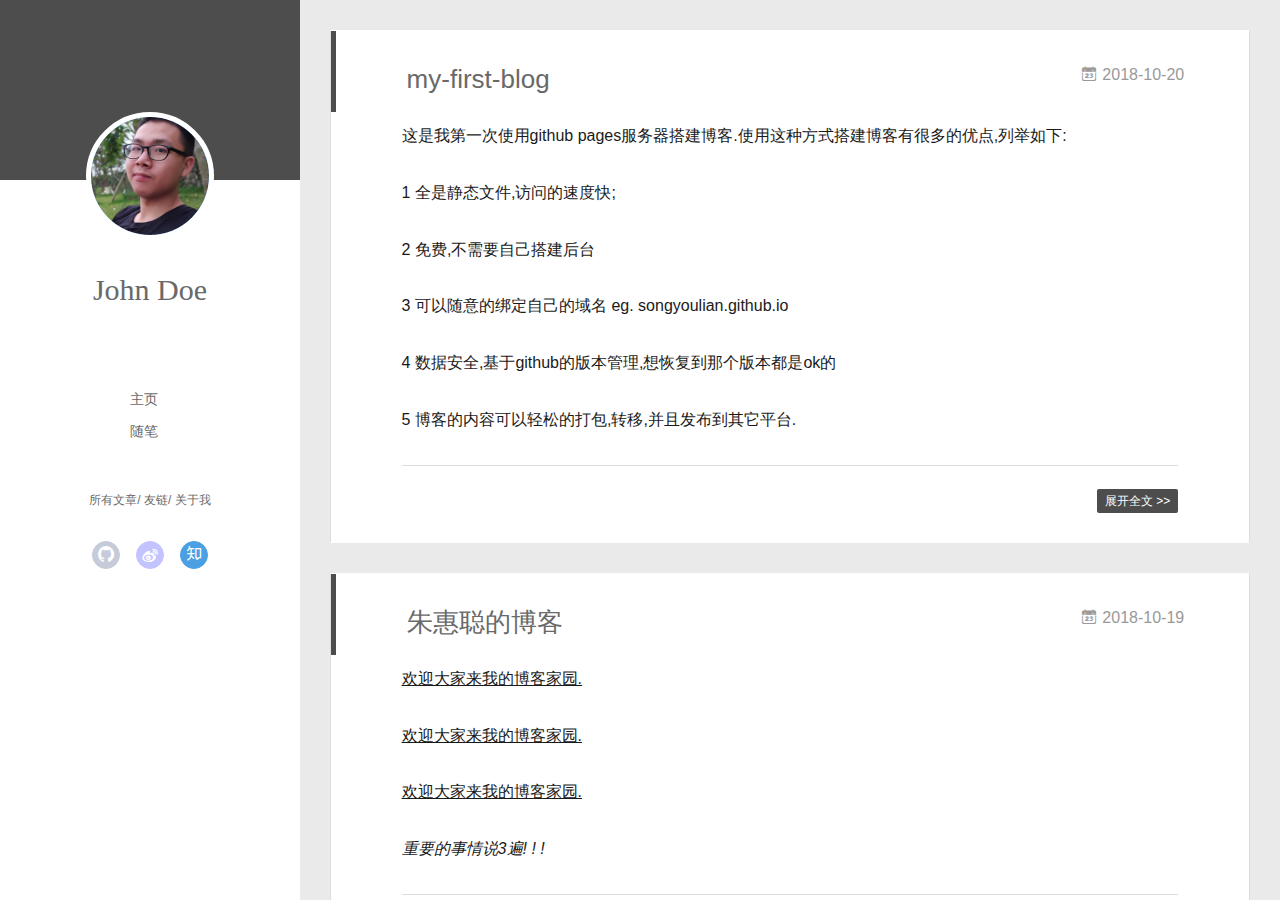
==== commit 6ced03e7: "Site updated: 2018-10-20 15:43:53" ====
--- a/index.html
+++ b/index.html
@@ -19,7 +19,7 @@
     <link rel="alternative" href="/atom.xml" title="Hexo" type="application/atom+xml">
   
   
-    <link rel="icon" href="/favicon.png">
+    <link rel="icon" href="/assets/img/head.jpg">
   
   <link rel="stylesheet" type="text/css" href="/./main.0cf68a.css">
   <style type="text/css">
@@ -43,7 +43,7 @@
 <div class="intrude-less">
 	<header id="header" class="inner">
 		<a href="/" class="profilepic">
-			<img src="" class="js-avatar">
+			<img src="/assets/img/head.jpg" class="js-avatar">
 		</a>
 		<hgroup>
 		  <h1 class="header-author"><a href="/">John Doe</a></h1>
@@ -55,7 +55,7 @@
 			
 				<li><a href="/">主页</a></li>
 	        
-				<li><a href="/tags/随笔/">随笔</a></li>
+				<li><a href="/archive/index.html">随笔</a></li>
 	        
 			</ul>
 		</nav>
@@ -99,7 +99,7 @@
 	<div class="intrude-less">
 		<header id="header" class="inner">
 			<div class="profilepic">
-				<img src="" class="js-avatar">
+				<img src="/assets/img/head.jpg" class="js-avatar">
 			</div>
 			<hgroup>
 			  <h1 class="header-author js-header-author">John Doe</h1>
@@ -131,7 +131,7 @@
 				
 					<li style="width: 50%"><a href="/">主页</a></li>
 		        
-					<li style="width: 50%"><a href="/tags/随笔/">随笔</a></li>
+					<li style="width: 50%"><a href="/archive/index.html">随笔</a></li>
 		        
 				</ul>
 			</nav>
@@ -236,18 +236,10 @@
     
     <div class="article-entry" itemprop="articleBody">
       
-        <p>欢迎大家来我的博客家园.</p>
-<p>欢迎大家来我的博客家园.</p>
-<p>欢迎大家来我的博客家园.</p>
-<p>重要的事情说3遍!  !  !</p>
-<h2 id="Quick-Start"><a href="#Quick-Start" class="headerlink" title="Quick Start"></a>Quick Start</h2><h3 id="Create-a-new-post"><a href="#Create-a-new-post" class="headerlink" title="Create a new post"></a>Create a new post</h3><figure class="highlight bash"><table><tr><td class="gutter"><pre><span class="line">1</span><br></pre></td><td class="code"><pre><span class="line">$ hexo new <span class="string">"My New Post"</span></span><br></pre></td></tr></table></figure>
-<p>More info: <a href="https://hexo.io/docs/writing.html" target="_blank" rel="noopener">Writing</a></p>
-<h3 id="Run-server"><a href="#Run-server" class="headerlink" title="Run server"></a>Run server</h3><figure class="highlight bash"><table><tr><td class="gutter"><pre><span class="line">1</span><br></pre></td><td class="code"><pre><span class="line">$ hexo server</span><br></pre></td></tr></table></figure>
-<p>More info: <a href="https://hexo.io/docs/server.html" target="_blank" rel="noopener">Server</a></p>
-<h3 id="Generate-static-files"><a href="#Generate-static-files" class="headerlink" title="Generate static files"></a>Generate static files</h3><figure class="highlight bash"><table><tr><td class="gutter"><pre><span class="line">1</span><br></pre></td><td class="code"><pre><span class="line">$ hexo generate</span><br></pre></td></tr></table></figure>
-<p>More info: <a href="https://hexo.io/docs/generating.html" target="_blank" rel="noopener">Generating</a></p>
-<h3 id="Deploy-to-remote-sites"><a href="#Deploy-to-remote-sites" class="headerlink" title="Deploy to remote sites"></a>Deploy to remote sites</h3><figure class="highlight bash"><table><tr><td class="gutter"><pre><span class="line">1</span><br></pre></td><td class="code"><pre><span class="line">$ hexo deploy</span><br></pre></td></tr></table></figure>
-<p>More info: <a href="https://hexo.io/docs/deployment.html" target="_blank" rel="noopener">Deployment</a></p>
+        <p><u>欢迎大家来我的博客家园.</u></p>
+<p><u>欢迎大家来我的博客家园.</u></p>
+<p><u>欢迎大家来我的博客家园.</u></p>
+<p><em>重要的事情说3遍!  !  !</em></p>
 
       
 
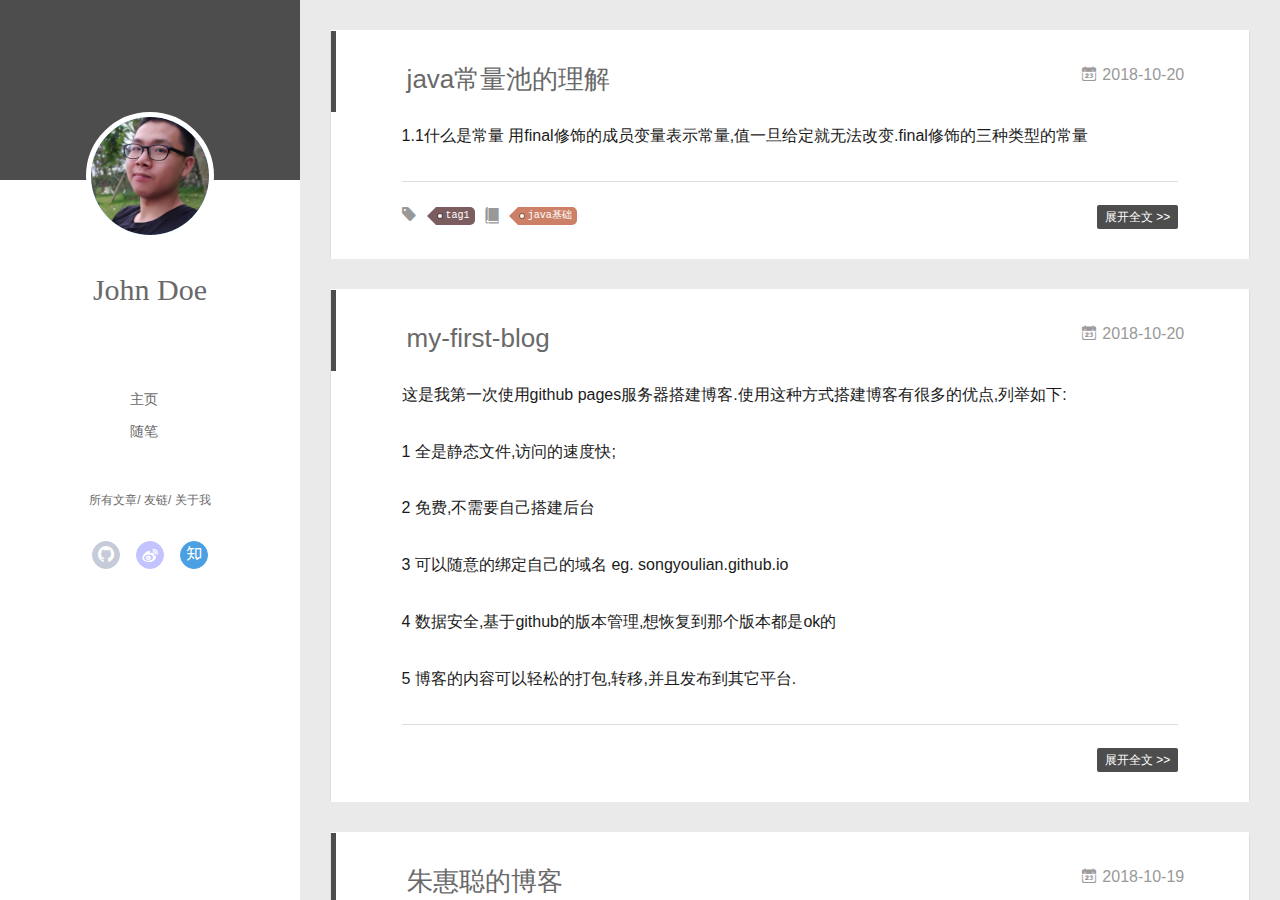
==== commit ab4c78e8: "Site updated: 2018-10-20 15:48:53" ====
--- a/index.html
+++ b/index.html
@@ -148,6 +148,91 @@
           <div id="js-content" class="content-ll">
             
   
+    <article id="post-java常量池的理解" class="article article-type-post  article-index" itemscope="" itemprop="blogPost">
+  <div class="article-inner">
+    
+      <header class="article-header">
+        
+  
+    <h1 itemprop="name">
+      <a class="article-title" href="/2018/10/20/java常量池的理解/">java常量池的理解</a>
+    </h1>
+  
+
+        
+        <a href="/2018/10/20/java常量池的理解/" class="archive-article-date">
+  	<time datetime="2018-10-20T07:27:49.000Z" itemprop="datePublished"><i class="icon-calendar icon"></i>2018-10-20</time>
+</a>
+        
+      </header>
+    
+    <div class="article-entry" itemprop="articleBody">
+      
+        <p>1.1什么是常量    用final修饰的成员变量表示常量,值一旦给定就无法改变.final修饰的三种类型的常量    </p>
+        
+      
+
+      
+    </div>
+    <div class="article-info article-info-index">
+      
+      
+	<div class="article-tag tagcloud">
+		<i class="icon-price-tags icon"></i>
+		<ul class="article-tag-list">
+			 
+        		<li class="article-tag-list-item">
+        			<a href="javascript:void(0)" class="js-tag article-tag-list-link color5">tag1</a>
+        		</li>
+      		
+		</ul>
+	</div>
+
+      
+	<div class="article-category tagcloud">
+		<i class="icon-book icon"></i>
+		<ul class="article-tag-list">
+			 
+        		<li class="article-tag-list-item">
+        			<a href="/categories/java基础//" class="article-tag-list-link color2">java基础</a>
+        		</li>
+      		
+		</ul>
+	</div>
+
+
+      
+        <p class="article-more-link">
+          <a class="article-more-a" href="/2018/10/20/java常量池的理解/">展开全文 >></a>
+        </p>
+      
+
+      
+      <div class="clearfix"></div>
+    </div>
+  </div>
+</article>
+
+<aside class="wrap-side-operation">
+    <div class="mod-side-operation">
+        
+        <div class="jump-container" id="js-jump-container" style="display:none;">
+            <a href="javascript:void(0)" class="mod-side-operation__jump-to-top">
+                <i class="icon-font icon-back"></i>
+            </a>
+            <div id="js-jump-plan-container" class="jump-plan-container" style="top: -11px;">
+                <i class="icon-font icon-plane jump-plane"></i>
+            </div>
+        </div>
+        
+        
+    </div>
+</aside>
+
+
+
+
+  
     <article id="post-my-first-blog" class="article article-type-post  article-index" itemscope="" itemprop="blogPost">
   <div class="article-inner">
     
@@ -374,6 +459,10 @@
             <input type="checkbox" q-on="click:toggleTag(e)" q-attr="checked:showTags">
           </label>
           <ul class="article-tag-list" q-show="showTags">
+             
+              <li class="article-tag-list-item">
+                <a href="javascript:void(0)" class="js-tag color5">tag1</a>
+              </li>
             
             <div class="clearfix"></div>
           </ul>
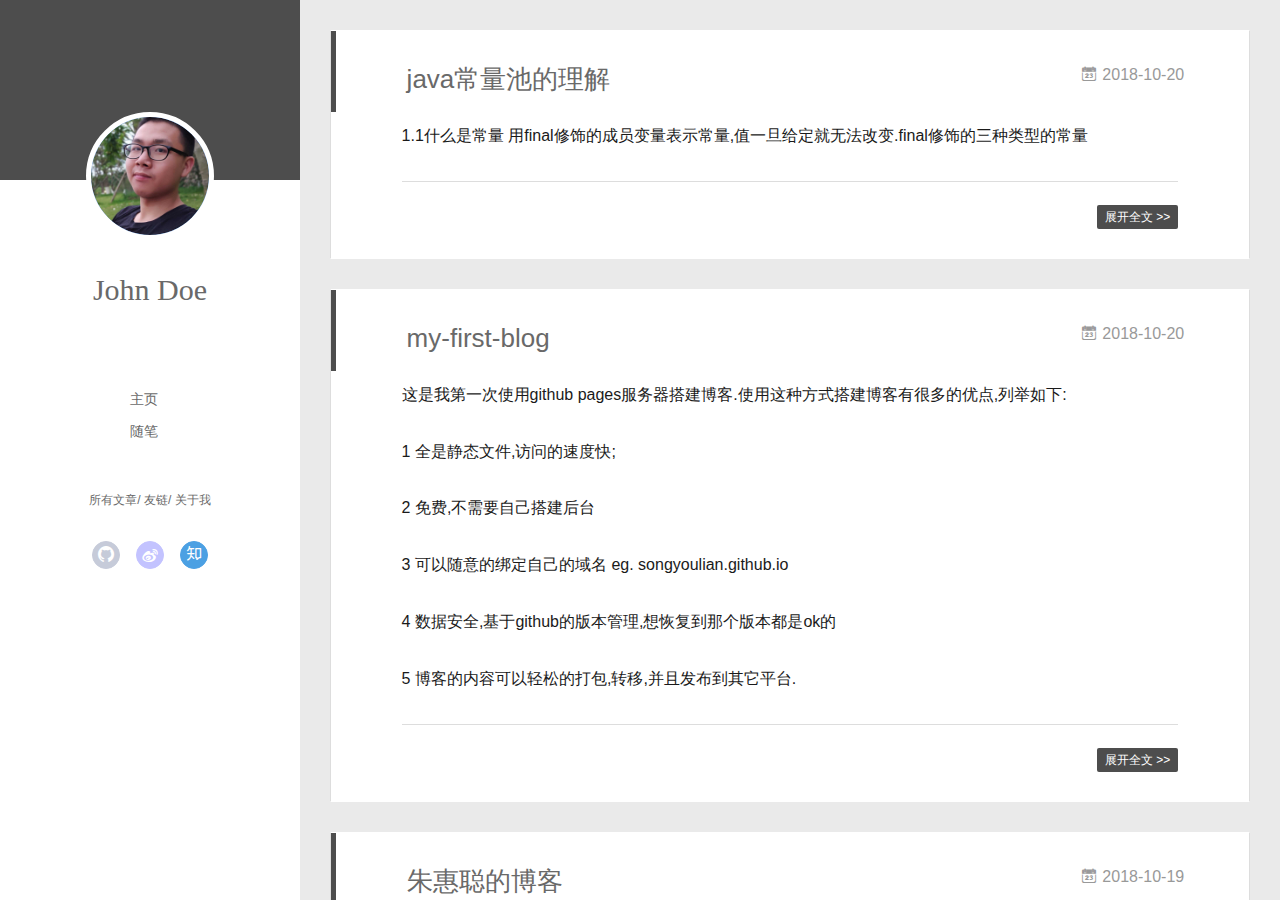
==== commit afd79e4c: "Site updated: 2018-10-20 15:57:11" ====
--- a/index.html
+++ b/index.html
@@ -177,29 +177,7 @@
     <div class="article-info article-info-index">
       
       
-	<div class="article-tag tagcloud">
-		<i class="icon-price-tags icon"></i>
-		<ul class="article-tag-list">
-			 
-        		<li class="article-tag-list-item">
-        			<a href="javascript:void(0)" class="js-tag article-tag-list-link color5">tag1</a>
-        		</li>
-      		
-		</ul>
-	</div>
-
-      
-	<div class="article-category tagcloud">
-		<i class="icon-book icon"></i>
-		<ul class="article-tag-list">
-			 
-        		<li class="article-tag-list-item">
-        			<a href="/categories/java基础//" class="article-tag-list-link color2">java基础</a>
-        		</li>
-      		
-		</ul>
-	</div>
-
+      
 
       
         <p class="article-more-link">
@@ -459,10 +437,6 @@
             <input type="checkbox" q-on="click:toggleTag(e)" q-attr="checked:showTags">
           </label>
           <ul class="article-tag-list" q-show="showTags">
-             
-              <li class="article-tag-list-item">
-                <a href="javascript:void(0)" class="js-tag color5">tag1</a>
-              </li>
             
             <div class="clearfix"></div>
           </ul>
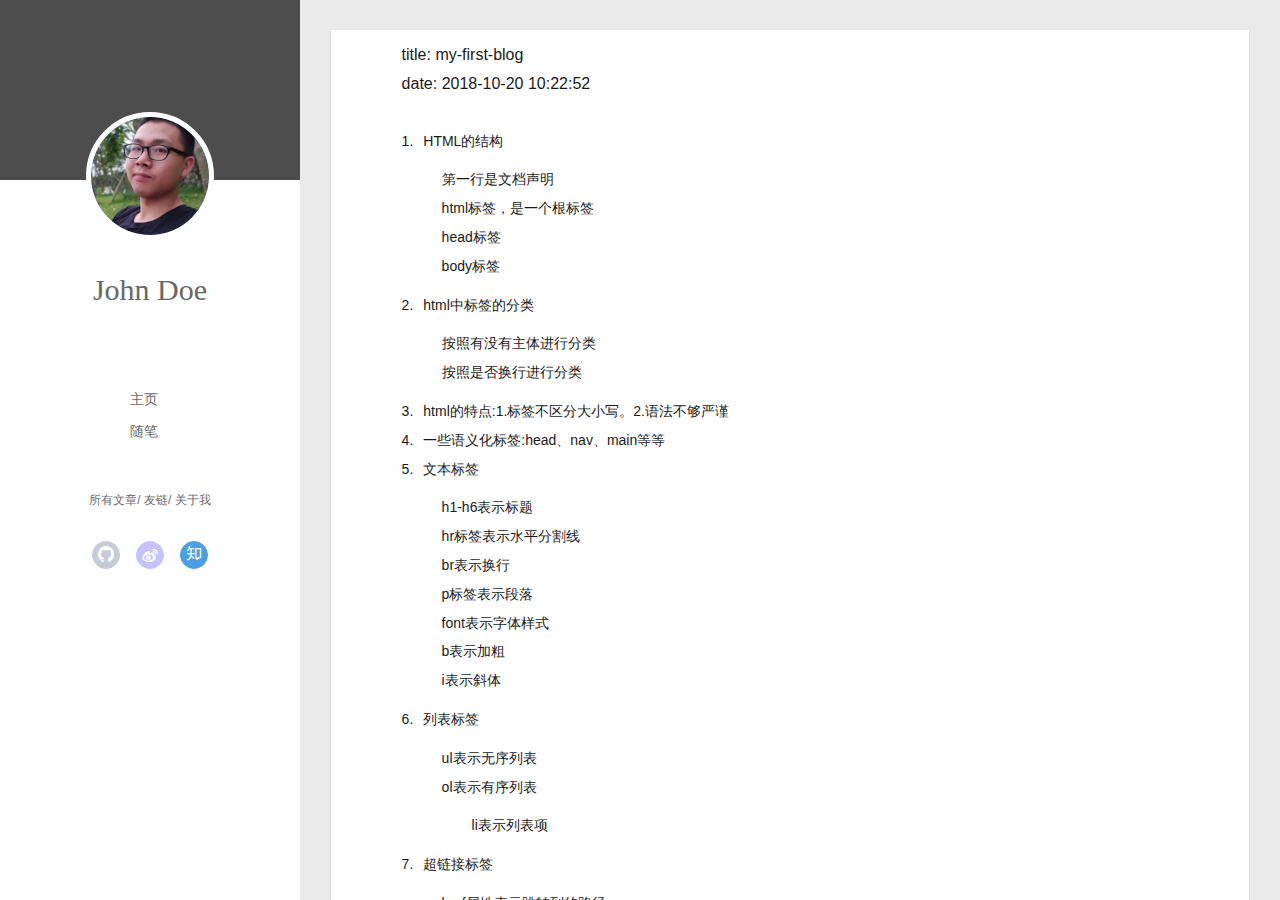
==== commit 6133620d: "Site updated: 2018-10-20 16:04:44" ====
--- a/index.html
+++ b/index.html
@@ -147,6 +147,156 @@
           </div>
           <div id="js-content" class="content-ll">
             
+  
+    <article id="post-html的基本标签的使用" class="article article-type-post  article-index" itemscope="" itemprop="blogPost">
+  <div class="article-inner">
+    
+    <div class="article-entry" itemprop="articleBody">
+      
+        <p>title: my-first-blog<br>date: 2018-10-20 10:22:52</p>
+<ol>
+<li>HTML的结构<ol>
+<li>第一行是文档声明</li>
+<li>html标签，是一个根标签</li>
+<li>head标签</li>
+<li>body标签</li>
+</ol>
+</li>
+<li>html中标签的分类<ol>
+<li>按照有没有主体进行分类</li>
+<li>按照是否换行进行分类</li>
+</ol>
+</li>
+<li>html的特点:1.标签不区分大小写。2.语法不够严谨</li>
+<li>一些语义化标签:head、nav、main等等</li>
+<li>文本标签<ol>
+<li>h1-h6表示标题</li>
+<li>hr标签表示水平分割线</li>
+<li>br表示换行</li>
+<li>p标签表示段落</li>
+<li>font表示字体样式</li>
+<li>b表示加粗</li>
+<li>i表示斜体</li>
+</ol>
+</li>
+<li>列表标签<ol>
+<li>ul表示无序列表</li>
+<li>ol表示有序列表<ol>
+<li>li表示列表项</li>
+</ol>
+</li>
+</ol>
+</li>
+<li>超链接标签<ol>
+<li>href属性表示跳转到的路径</li>
+<li>target属性表示新页面的打开方式<ol>
+<li>_self表示在当前页面打开</li>
+<li>_blank表示在新页面打开</li>
+</ol>
+</li>
+</ol>
+</li>
+<li>图片标签<ol>
+<li>src属性表示图片的路径</li>
+<li>width</li>
+<li>height</li>
+<li>alt：表示图片没加载成功时候的提示</li>
+<li>title：表示鼠标移上去的时候的显示信息</li>
+</ol>
+</li>
+<li>div和span，都表示容器<ol>
+<li>div会换行，span不会换行</li>
+</ol>
+</li>
+<li>表格标签<ol>
+<li>table<ol>
+<li>border:边框</li>
+<li>cellspacing:单元格之间的间距</li>
+<li>cellpadding:单元格的内容到单元格的边框的内边距</li>
+<li>align:表格的水平对齐方式</li>
+<li>bgcolor:表格中所有行的背景色</li>
+</ol>
+</li>
+<li>tr标签，表示一行<ol>
+<li>align:表示这行的所有单元格中的内容的水平对齐方式</li>
+<li>bgcolor:表示这行的所有单元格的背景色</li>
+</ol>
+</li>
+<li>th标签表示一个单元格(内容会加粗以及居中)</li>
+<li>td标签表示一个普通的单元格<ol>
+<li>colspan:跨列合并</li>
+<li>rowspan:跨行合并</li>
+</ol>
+</li>
+</ol>
+</li>
+<li>form标签，表示表单，作用向服务器提交数据<ol>
+<li>action:表示提交到的路径</li>
+<li>method：表示提交方式,get方式和post方式</li>
+</ol>
+</li>
+<li>input标签<ol>
+<li>type:表示input的类型<ol>
+<li>text</li>
+<li>password</li>
+<li>radio</li>
+<li>checkbox</li>
+<li>button</li>
+<li>hidden</li>
+<li>submit</li>
+<li>image</li>
+<li>reset</li>
+</ol>
+</li>
+<li>name属性:如果数据要提交到服务器，那么这个标签必须有name属性</li>
+<li>value属性:radio和checkbox必须有</li>
+<li>disabled属性:表示禁用</li>
+<li>readonly属性：表示只读</li>
+<li>checked属性:表示radio或者checkbox默认选中</li>
+</ol>
+</li>
+</ol>
+
+      
+
+      
+    </div>
+    <div class="article-info article-info-index">
+      
+      
+      
+
+      
+        <p class="article-more-link">
+          <a class="article-more-a" href="/2018/10/20/html的基本标签的使用/">展开全文 >></a>
+        </p>
+      
+
+      
+      <div class="clearfix"></div>
+    </div>
+  </div>
+</article>
+
+<aside class="wrap-side-operation">
+    <div class="mod-side-operation">
+        
+        <div class="jump-container" id="js-jump-container" style="display:none;">
+            <a href="javascript:void(0)" class="mod-side-operation__jump-to-top">
+                <i class="icon-font icon-back"></i>
+            </a>
+            <div id="js-jump-plan-container" class="jump-plan-container" style="top: -11px;">
+                <i class="icon-font icon-plane jump-plane"></i>
+            </div>
+        </div>
+        
+        
+    </div>
+</aside>
+
+
+
+
   
     <article id="post-java常量池的理解" class="article article-type-post  article-index" itemscope="" itemprop="blogPost">
   <div class="article-inner">
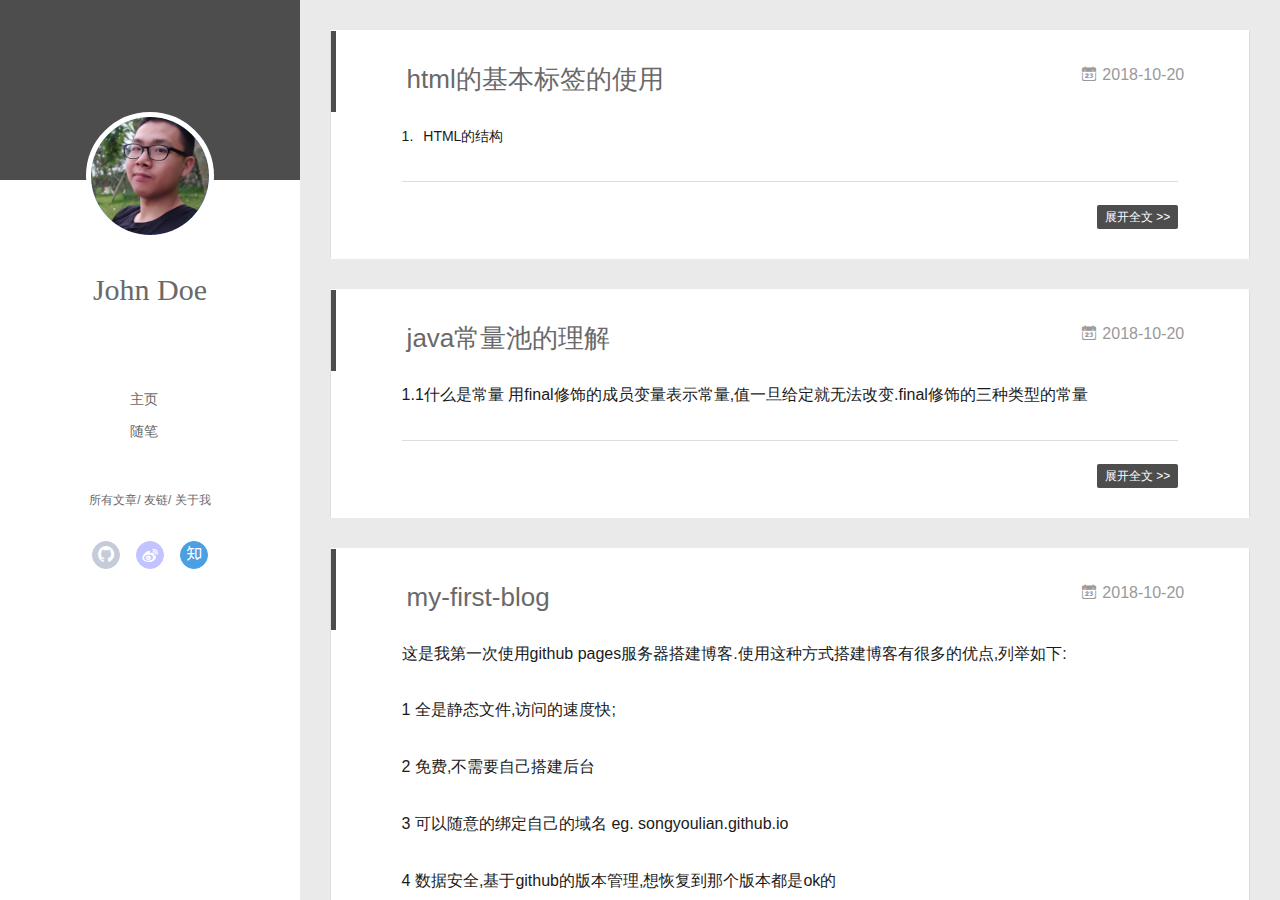
==== commit a6a66184: "Site updated: 2018-10-20 16:26:56" ====
--- a/index.html
+++ b/index.html
@@ -151,116 +151,30 @@
     <article id="post-html的基本标签的使用" class="article article-type-post  article-index" itemscope="" itemprop="blogPost">
   <div class="article-inner">
     
+      <header class="article-header">
+        
+  
+    <h1 itemprop="name">
+      <a class="article-title" href="/2018/10/20/html的基本标签的使用/">html的基本标签的使用</a>
+    </h1>
+  
+
+        
+        <a href="/2018/10/20/html的基本标签的使用/" class="archive-article-date">
+  	<time datetime="2018-10-20T08:00:20.000Z" itemprop="datePublished"><i class="icon-calendar icon"></i>2018-10-20</time>
+</a>
+        
+      </header>
+    
     <div class="article-entry" itemprop="articleBody">
       
-        <p>title: my-first-blog<br>date: 2018-10-20 10:22:52</p>
-<ol>
-<li>HTML的结构<ol>
-<li>第一行是文档声明</li>
-<li>html标签，是一个根标签</li>
-<li>head标签</li>
-<li>body标签</li>
-</ol>
-</li>
-<li>html中标签的分类<ol>
-<li>按照有没有主体进行分类</li>
-<li>按照是否换行进行分类</li>
-</ol>
-</li>
-<li>html的特点:1.标签不区分大小写。2.语法不够严谨</li>
-<li>一些语义化标签:head、nav、main等等</li>
-<li>文本标签<ol>
-<li>h1-h6表示标题</li>
-<li>hr标签表示水平分割线</li>
-<li>br表示换行</li>
-<li>p标签表示段落</li>
-<li>font表示字体样式</li>
-<li>b表示加粗</li>
-<li>i表示斜体</li>
-</ol>
-</li>
-<li>列表标签<ol>
-<li>ul表示无序列表</li>
-<li>ol表示有序列表<ol>
-<li>li表示列表项</li>
-</ol>
-</li>
-</ol>
-</li>
-<li>超链接标签<ol>
-<li>href属性表示跳转到的路径</li>
-<li>target属性表示新页面的打开方式<ol>
-<li>_self表示在当前页面打开</li>
-<li>_blank表示在新页面打开</li>
-</ol>
-</li>
-</ol>
-</li>
-<li>图片标签<ol>
-<li>src属性表示图片的路径</li>
-<li>width</li>
-<li>height</li>
-<li>alt：表示图片没加载成功时候的提示</li>
-<li>title：表示鼠标移上去的时候的显示信息</li>
-</ol>
-</li>
-<li>div和span，都表示容器<ol>
-<li>div会换行，span不会换行</li>
-</ol>
-</li>
-<li>表格标签<ol>
-<li>table<ol>
-<li>border:边框</li>
-<li>cellspacing:单元格之间的间距</li>
-<li>cellpadding:单元格的内容到单元格的边框的内边距</li>
-<li>align:表格的水平对齐方式</li>
-<li>bgcolor:表格中所有行的背景色</li>
-</ol>
-</li>
-<li>tr标签，表示一行<ol>
-<li>align:表示这行的所有单元格中的内容的水平对齐方式</li>
-<li>bgcolor:表示这行的所有单元格的背景色</li>
-</ol>
-</li>
-<li>th标签表示一个单元格(内容会加粗以及居中)</li>
-<li>td标签表示一个普通的单元格<ol>
-<li>colspan:跨列合并</li>
-<li>rowspan:跨行合并</li>
-</ol>
-</li>
-</ol>
-</li>
-<li>form标签，表示表单，作用向服务器提交数据<ol>
-<li>action:表示提交到的路径</li>
-<li>method：表示提交方式,get方式和post方式</li>
-</ol>
-</li>
-<li>input标签<ol>
-<li>type:表示input的类型<ol>
-<li>text</li>
-<li>password</li>
-<li>radio</li>
-<li>checkbox</li>
-<li>button</li>
-<li>hidden</li>
-<li>submit</li>
-<li>image</li>
-<li>reset</li>
-</ol>
-</li>
-<li>name属性:如果数据要提交到服务器，那么这个标签必须有name属性</li>
-<li>value属性:radio和checkbox必须有</li>
-<li>disabled属性:表示禁用</li>
-<li>readonly属性：表示只读</li>
-<li>checked属性:表示radio或者checkbox默认选中</li>
-</ol>
-</li>
-</ol>
-
-      
-
-      
-    </div>
+        <ol>
+<li>HTML的结构
+        
+      
+
+      
+    </li></ol></div>
     <div class="article-info article-info-index">
       
       
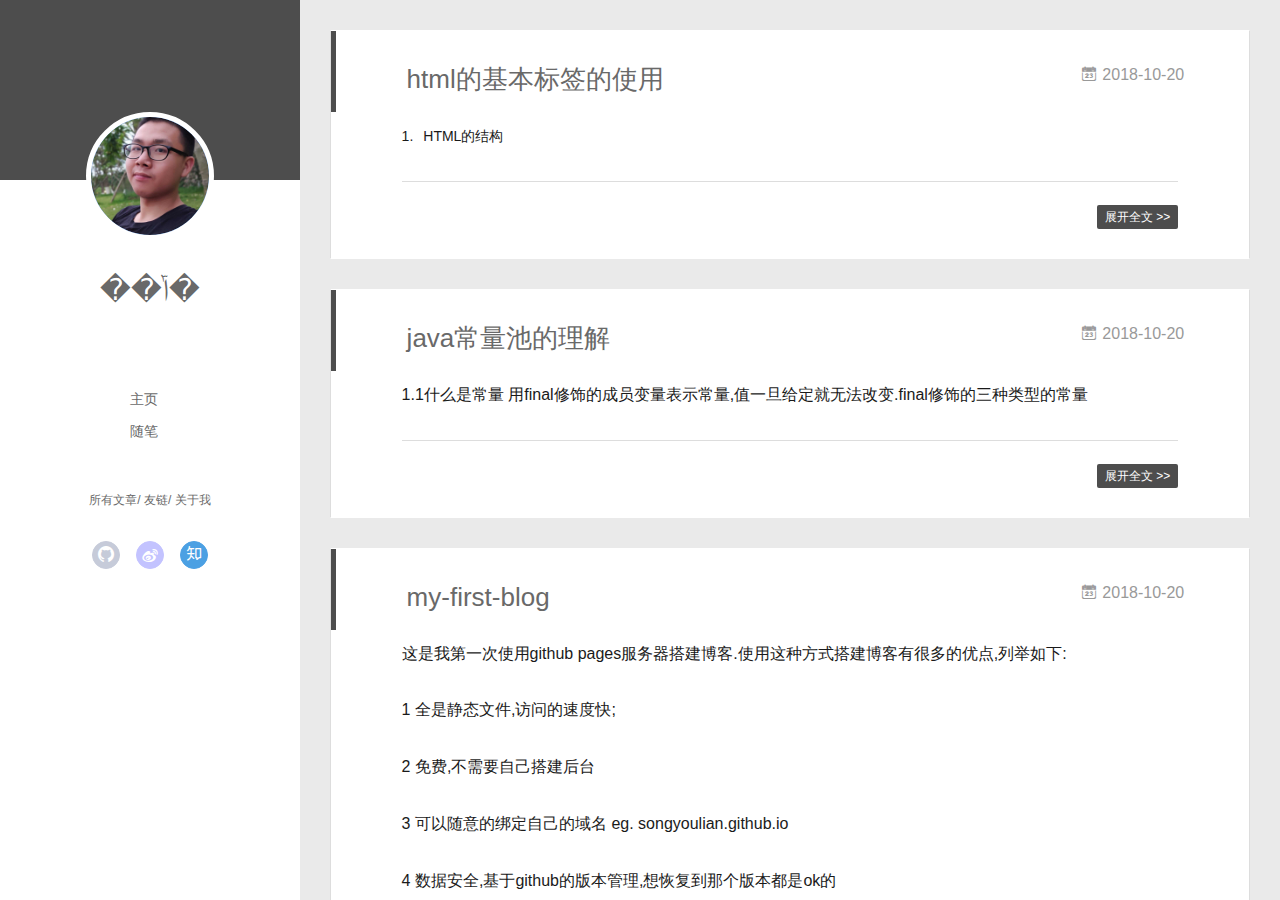
==== commit d322502f: "Site updated: 2018-10-20 16:44:20" ====
--- a/index.html
+++ b/index.html
@@ -46,7 +46,7 @@
 			<img src="/assets/img/head.jpg" class="js-avatar">
 		</a>
 		<hgroup>
-		  <h1 class="header-author"><a href="/">John Doe</a></h1>
+		  <h1 class="header-author"><a href="/">��ݴ�</a></h1>
 		</hgroup>
 		
 
@@ -55,7 +55,7 @@
 			
 				<li><a href="/">主页</a></li>
 	        
-				<li><a href="/archive/index.html">随笔</a></li>
+				<li><a href="/">随笔</a></li>
 	        
 			</ul>
 		</nav>
@@ -102,7 +102,7 @@
 				<img src="/assets/img/head.jpg" class="js-avatar">
 			</div>
 			<hgroup>
-			  <h1 class="header-author js-header-author">John Doe</h1>
+			  <h1 class="header-author js-header-author">��ݴ�</h1>
 			</hgroup>
 			
 			
@@ -131,7 +131,7 @@
 				
 					<li style="width: 50%"><a href="/">主页</a></li>
 		        
-					<li style="width: 50%"><a href="/archive/index.html">随笔</a></li>
+					<li style="width: 50%"><a href="/">随笔</a></li>
 		        
 				</ul>
 			</nav>
@@ -419,7 +419,7 @@
   <div class="outer">
     <div id="footer-info">
     	<div class="footer-left">
-    		&copy; 2018 John Doe
+    		&copy; 2018 ��ݴ�
     	</div>
       	<div class="footer-right">
       		<a href="http://hexo.io/" target="_blank">Hexo</a>  Theme <a href="https://github.com/litten/hexo-theme-yilia" target="_blank">Yilia</a> by Litten
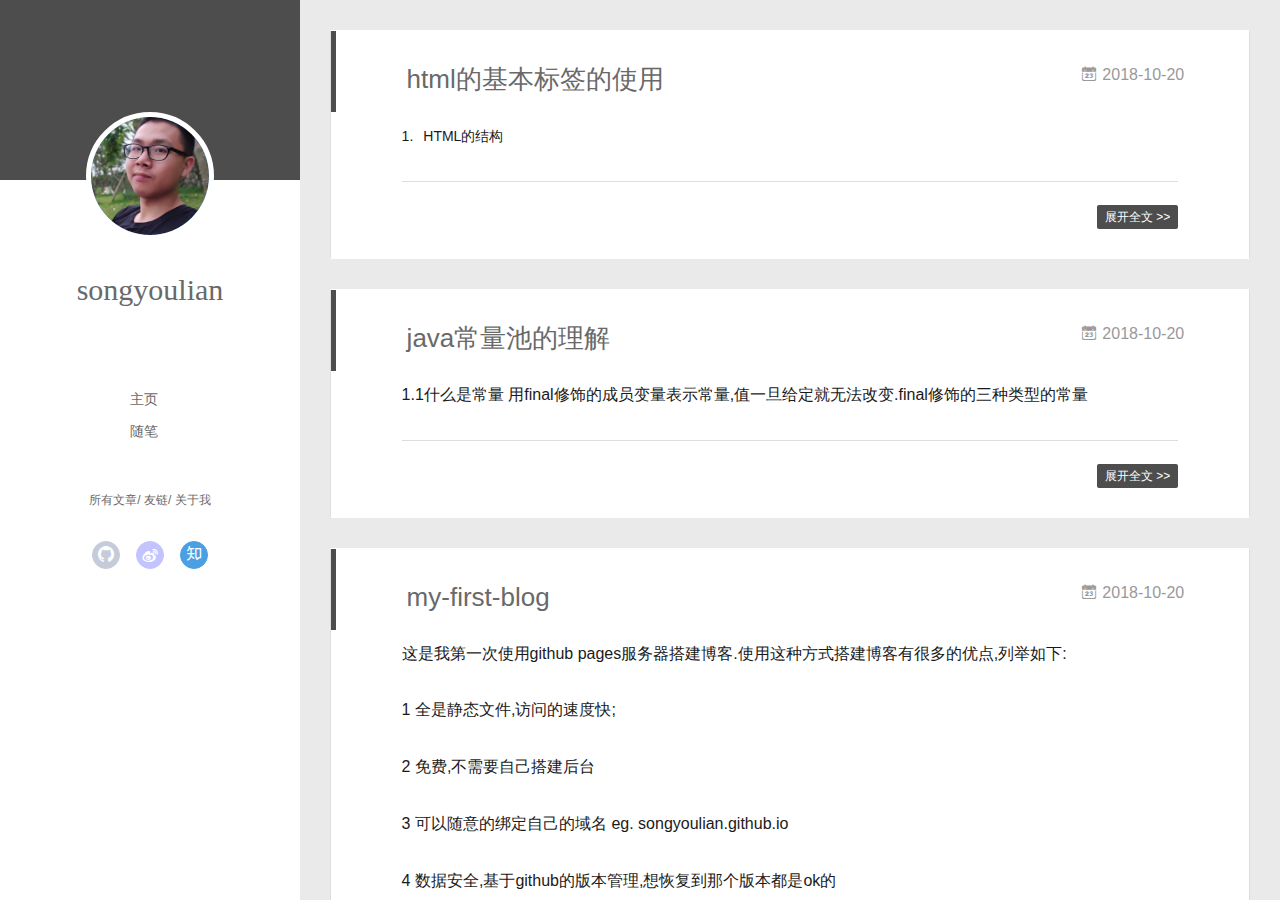
==== commit c2ae5afd: "Site updated: 2018-10-20 16:48:41" ====
--- a/index.html
+++ b/index.html
@@ -46,7 +46,7 @@
 			<img src="/assets/img/head.jpg" class="js-avatar">
 		</a>
 		<hgroup>
-		  <h1 class="header-author"><a href="/">��ݴ�</a></h1>
+		  <h1 class="header-author"><a href="/">songyoulian</a></h1>
 		</hgroup>
 		
 
@@ -102,7 +102,7 @@
 				<img src="/assets/img/head.jpg" class="js-avatar">
 			</div>
 			<hgroup>
-			  <h1 class="header-author js-header-author">��ݴ�</h1>
+			  <h1 class="header-author js-header-author">songyoulian</h1>
 			</hgroup>
 			
 			
@@ -419,7 +419,7 @@
   <div class="outer">
     <div id="footer-info">
     	<div class="footer-left">
-    		&copy; 2018 ��ݴ�
+    		&copy; 2018 songyoulian
     	</div>
       	<div class="footer-right">
       		<a href="http://hexo.io/" target="_blank">Hexo</a>  Theme <a href="https://github.com/litten/hexo-theme-yilia" target="_blank">Yilia</a> by Litten
